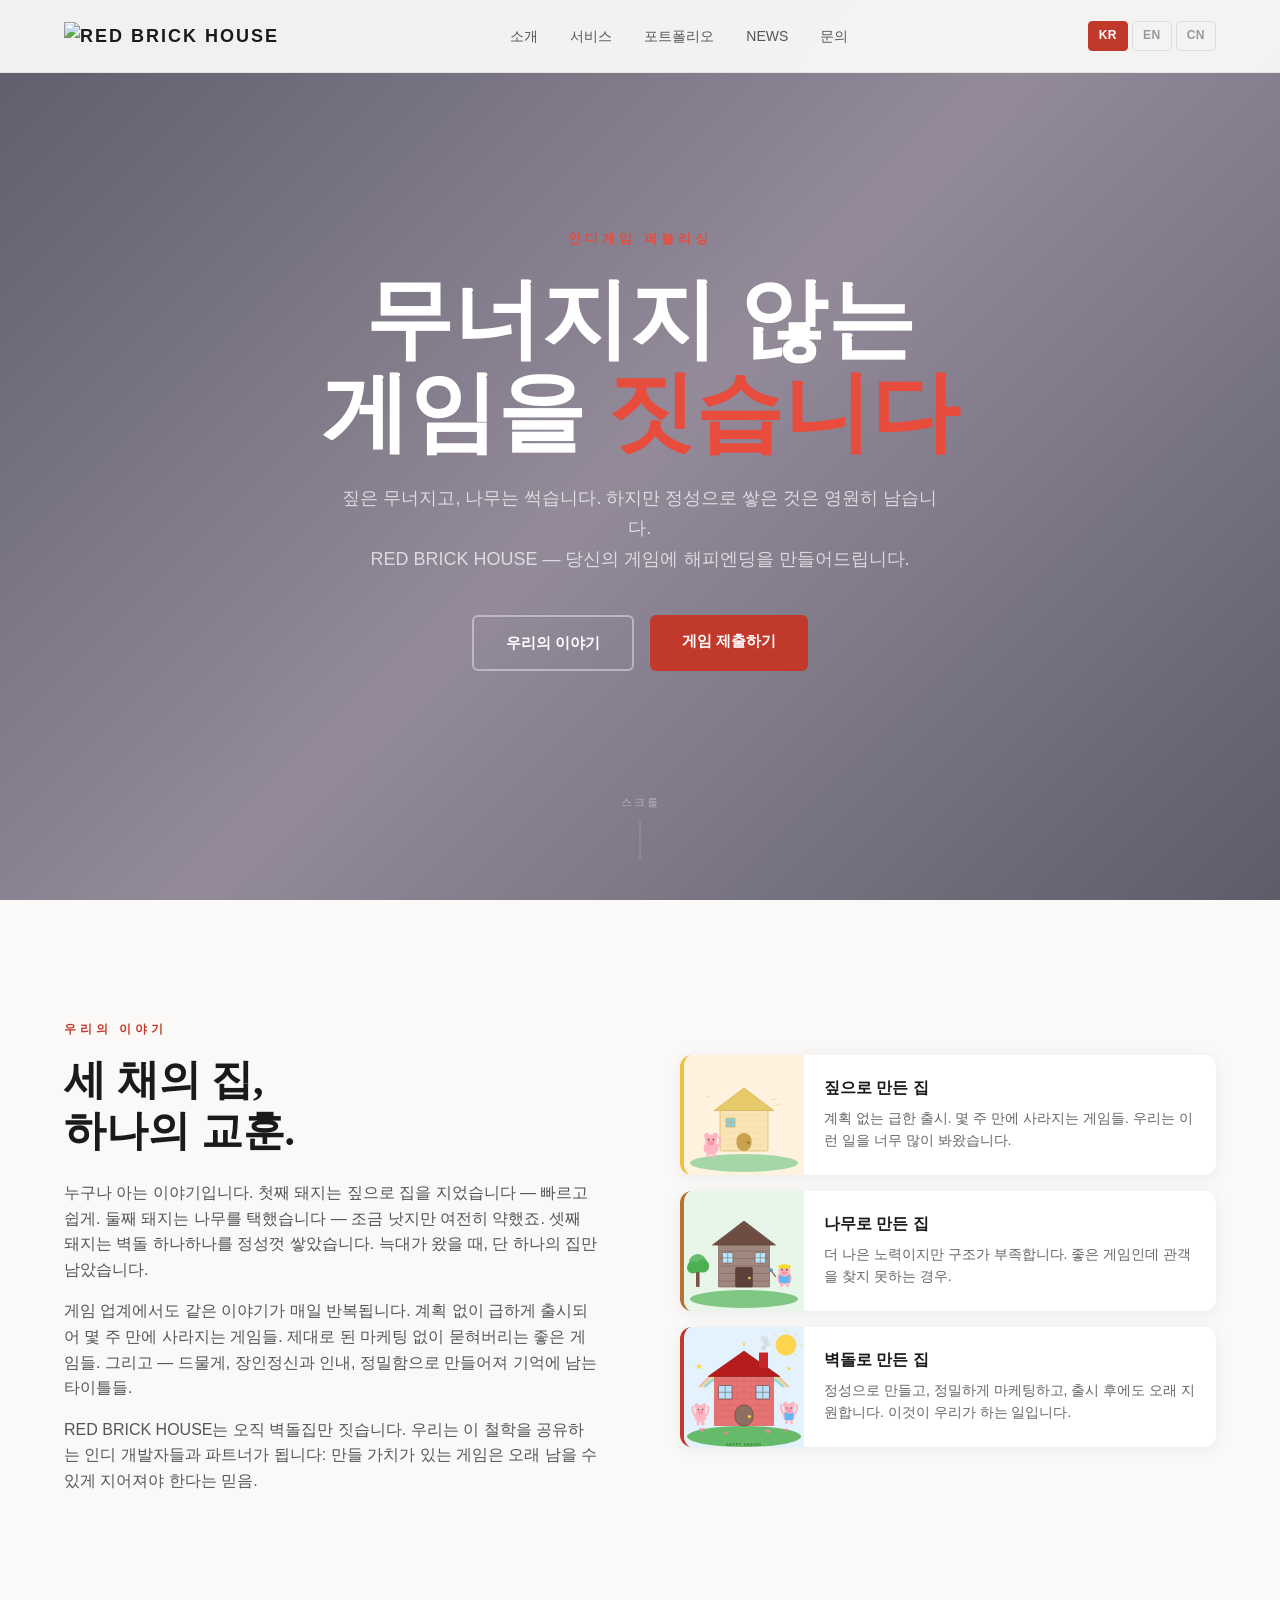
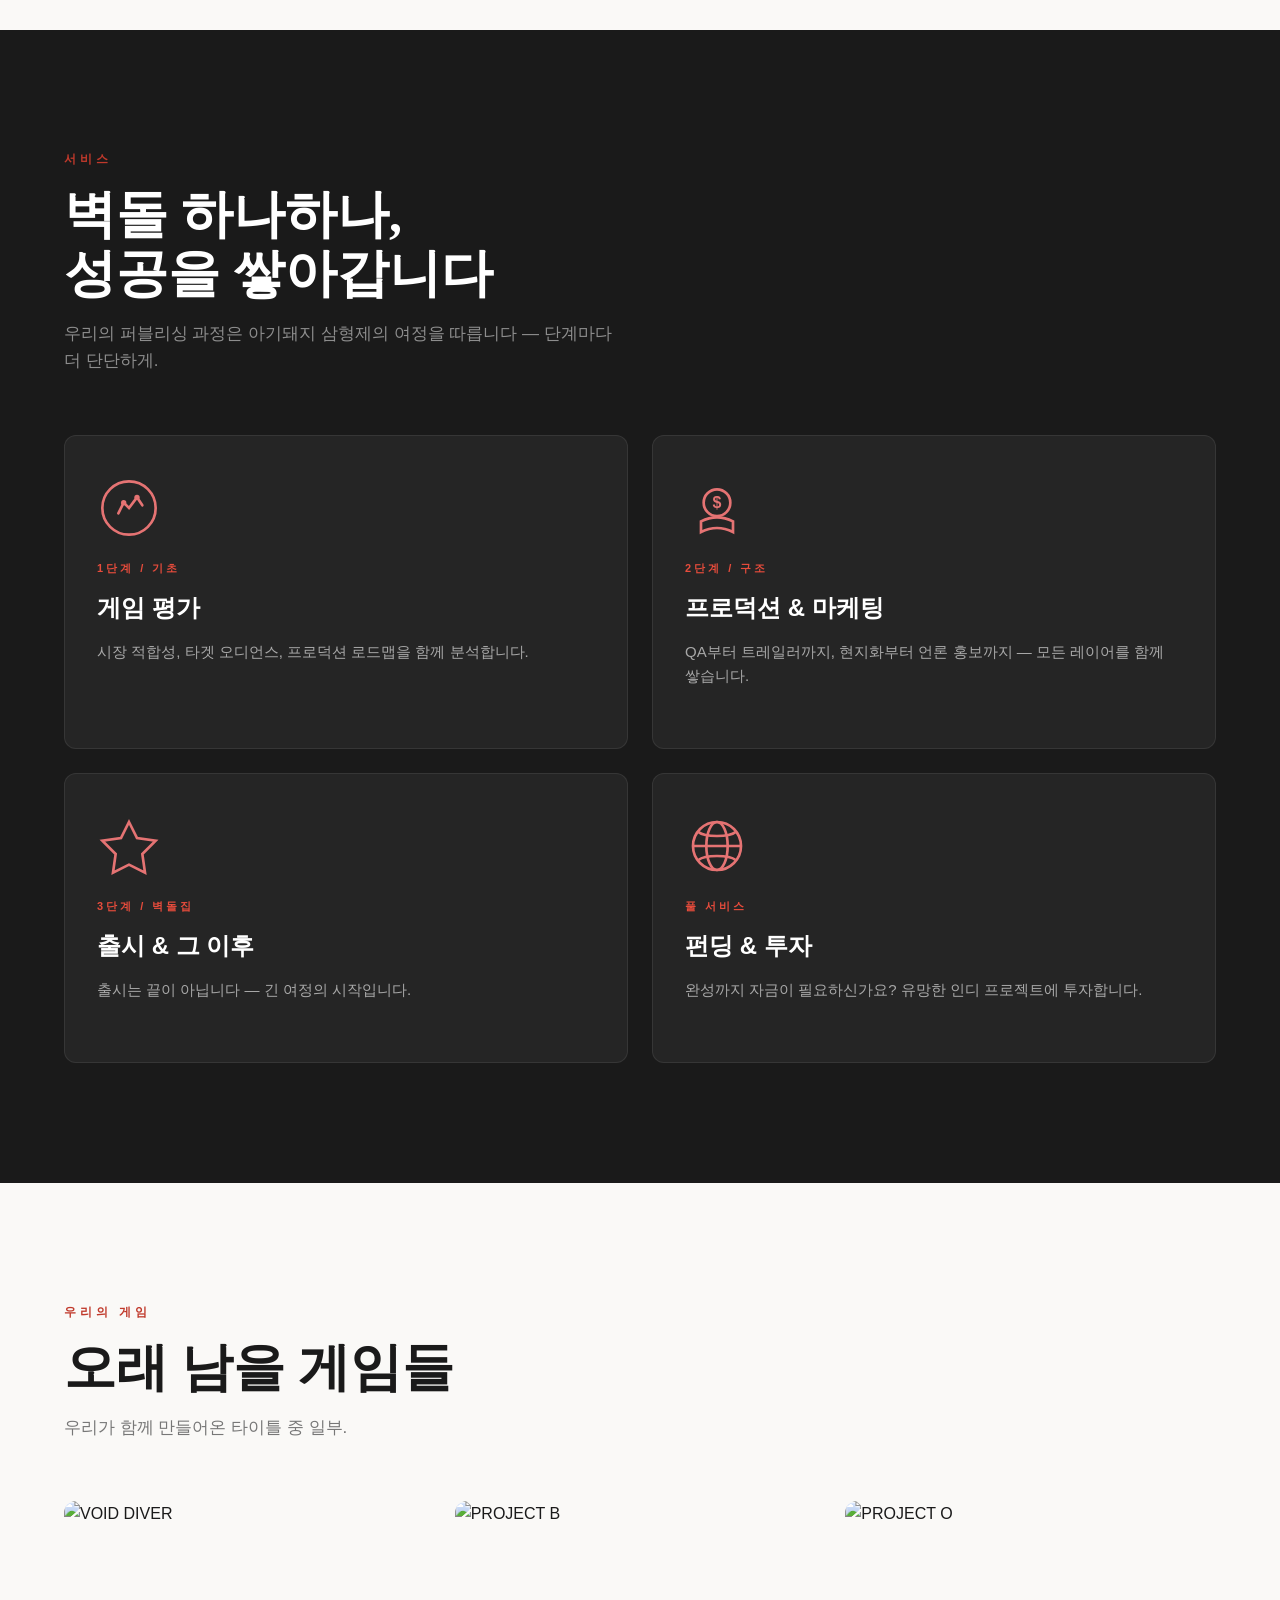
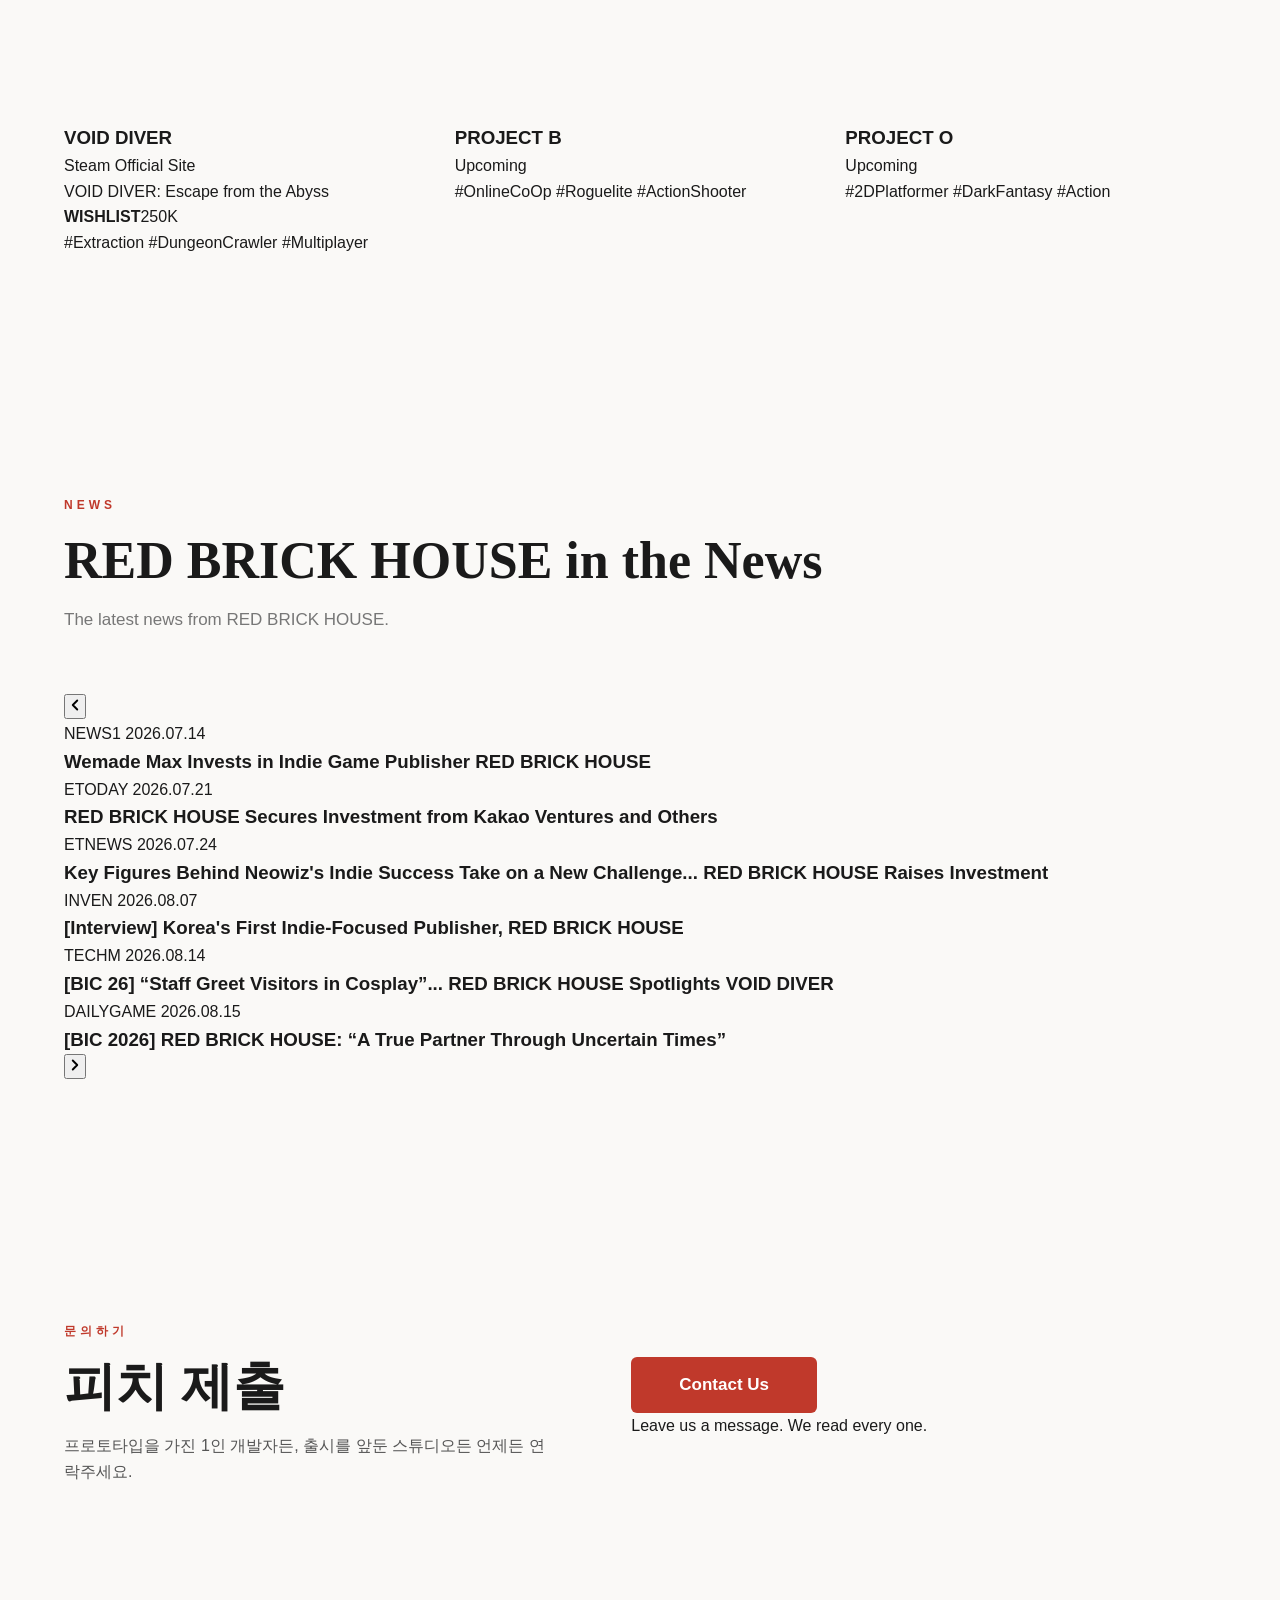
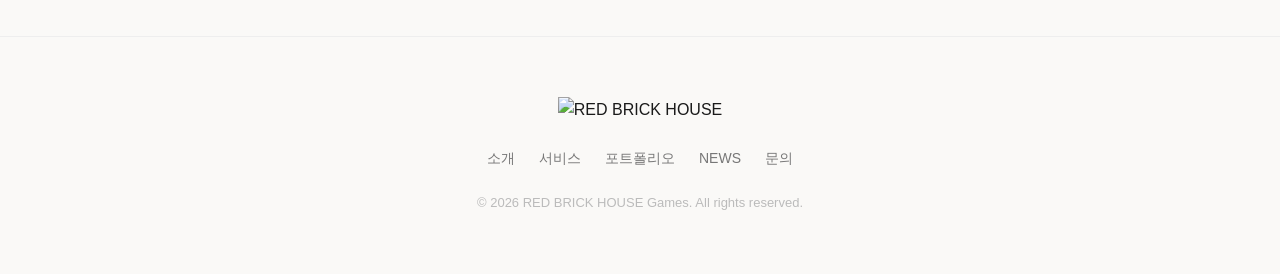
==== en/index.html @ 4c69d13a "Use square CI as search thumbnail and organization logo" ====
<!DOCTYPE html>

<html lang="en">
<head>
<meta charset="utf-8"/>
<meta content="width=device-width, initial-scale=1.0" name="viewport"/>
<title>RED BRICK HOUSE - Indie Game Publishing</title>
<meta content="RED BRICK HOUSE is a global indie game publisher. From business strategy and funding to community, marketing, and worldwide launch, we walk the whole journey with indie developers." name="description"/>
<meta content="index, follow" name="robots"/>
<meta content="oy4Abxqo6z72IqTQCMPjfESM9YXbe232Tj1vQId_Szk" name="google-site-verification"/>
<meta content="cd1418b7615e05a7bf14761e335efaf147d3baf7" name="naver-site-verification"/>
<link href="https://redbrickhouse.gg/en/" rel="canonical"/>
<meta content="#c0392b" name="theme-color"/>
<!-- Open Graph -->
<meta content="RED BRICK HOUSE - Indie Game Publishing" property="og:title"/>
<meta content="RED BRICK HOUSE is a global indie game publisher. From business strategy and funding to community, marketing, and worldwide launch, we walk the whole journey with indie developers." property="og:description"/>
<meta content="https://redbrickhouse.gg/img/og-image.png?v=20260906" property="og:image"/>
<meta content="image/png" property="og:image:type"/>
<meta content="1200" property="og:image:width"/>
<meta content="630" property="og:image:height"/>
<meta content="https://redbrickhouse.gg/en/" property="og:url"/>
<meta content="website" property="og:type"/>
<meta content="RED BRICK HOUSE" property="og:site_name"/>
<meta content="en_US" property="og:locale"/>
<!-- Twitter Card -->
<meta content="summary_large_image" name="twitter:card"/>
<meta content="RED BRICK HOUSE - Indie Game Publishing" name="twitter:title"/>
<meta content="RED BRICK HOUSE is a global indie game publisher. From business strategy and funding to community, marketing, and worldwide launch, we walk the whole journey with indie developers." name="twitter:description"/>
<meta content="https://redbrickhouse.gg/img/og-image.png?v=20260906" name="twitter:image"/>
<link crossorigin="" href="https://cdn.jsdelivr.net" rel="preconnect"/>
<link href="https://cdn.jsdelivr.net/gh/orioncactus/pretendard@v1.3.9/dist/web/variable/pretendardvariable-dynamic-subset.min.css" rel="stylesheet"/>
<link href="/style.css?v=20260902-3" rel="stylesheet"/>
<script>
(function () {
  var m = '/img/hero-bic2026.mp4?v=20260902-5', w = '/img/hero-bic2026.webm?v=20260902-5';
  var probe = document.createElement('video');
  var url = probe.canPlayType('video/mp4; codecs="avc1.640028"') ? m : (probe.canPlayType('video/webm; codecs="vp9"') ? w : m);
  var still = window.matchMedia && window.matchMedia('(prefers-reduced-motion: reduce)').matches;
  var blob = null;
  if (!still && window.fetch && window.URL && URL.createObjectURL) {
    blob = fetch(url, { cache: 'force-cache', priority: 'high' })
      .then(function (r) { if (!r.ok) throw new Error('HTTP ' + r.status); return r.blob(); })
      .then(function (b) { return URL.createObjectURL(b); });
    blob.catch(function () {});
  }
  window.__heroClip = { url: url, blob: blob, still: still };
})();
</script>
<link href="/favicon.ico" rel="icon" sizes="any"/>
<link href="/img/favicon-32.png?v=20260713" rel="icon" sizes="32x32" type="image/png"/>
<link href="/img/favicon-48.png?v=20260713" rel="icon" sizes="48x48" type="image/png"/>
<link href="/img/favicon-96.png?v=20260713" rel="icon" sizes="96x96" type="image/png"/>
<link href="/img/favicon-192.png?v=20260713" rel="icon" sizes="192x192" type="image/png"/>
<link href="/img/favicon-180.png" rel="apple-touch-icon"/>
<link href="https://redbrickhouse.gg/" hreflang="ko" rel="alternate"/>
<link href="https://redbrickhouse.gg/en/" hreflang="en" rel="alternate"/>
<link href="https://redbrickhouse.gg/zh/" hreflang="zh-Hans" rel="alternate"/>
<link href="https://redbrickhouse.gg/" hreflang="x-default" rel="alternate"/>
<script type="application/ld+json">
{
  "@context": "https://schema.org",
  "@type": "Organization",
  "name": "RED BRICK HOUSE",
  "alternateName": "레드브릭하우스",
  "url": "https://redbrickhouse.gg/",
  "logo": "https://redbrickhouse.gg/img/ci-square.png",
  "image": [
    "https://redbrickhouse.gg/img/ci-square.png",
    "https://redbrickhouse.gg/img/og-image.png"
  ],
  "description": "글로벌 인디게임 퍼블리셔. 인디 개발자들의 든든한 동반자입니다.",
  "foundingDate": "2026-05",
  "email": "contact@redbrickhouse.gg",
  "availableLanguage": ["Korean", "English", "Chinese"]
}
</script>
<script type="application/ld+json">
{
  "@context": "https://schema.org",
  "@type": "WebSite",
  "name": "레드브릭하우스",
  "alternateName": ["RED BRICK HOUSE", "redbrickhouse"],
  "url": "https://redbrickhouse.gg/"
}
</script>
</head>
<body>
<!-- Navigation -->
<nav class="nav" id="nav">
<div class="nav-inner">
<a aria-label="RED BRICK HOUSE - Home" class="nav-logo" href="#hero">
<img alt="RED BRICK HOUSE" class="logo-img" src="/img/ci-logo.svg"/>
</a>
<div class="nav-links" id="navLinks">
<a data-i18n="navAbout" href="#about">COMPANY</a>
<a data-i18n="navServices" href="#services">BUSINESS</a>
<a data-i18n="navPortfolio" href="#portfolio">GAMES</a>
<a data-i18n="navNews" href="#news">NEWS</a>
<a data-i18n="navContact" href="#contact">CONTACT</a>
</div>
<div class="lang-switch">
<a class="lang-btn" data-lang="ko" href="/" hreflang="ko">KR</a>
<a class="lang-btn active" data-lang="en" href="/en/" hreflang="en">EN</a>
<a class="lang-btn" data-lang="zh" href="/zh/" hreflang="zh-Hans">CN</a>
</div>
<button aria-label="Menu" class="nav-toggle" id="navToggle">
<span></span><span></span><span></span>
</button>
</div>
</nav>
<!-- Hero -->
<section class="hero hero-video" id="hero">
<div class="hero-bg">
<video aria-hidden="true" class="hero-bg-video" loop="" muted="" playsinline="" poster="/img/hero-bic2026.jpg?v=20260902-5" preload="none" tabindex="-1"></video>
<div class="hero-overlay"></div>
</div>
<div class="hero-content">
<p class="hero-tag" data-i18n="heroTag">GLOBAL INDIE GAME PUBLISHER</p>
<h1 class="hero-title" data-i18n="heroTitle">RED BRICK HOUSE</h1>
<p class="hero-sub" data-i18n="heroSub">RED BRICK HOUSE is more than a publisher.<br/>We are a trusted partner for indie developers.</p>
<div class="hero-actions">
<a class="btn btn-ghost" data-i18n="heroBtn2" href="#about">Our Story</a>
<a class="btn btn-primary" data-i18n="heroBtn1" href="#contact">Contact Us</a>
</div>
</div>
<div class="hero-scroll">
<span data-i18n="heroScroll">Scroll</span>
<div class="scroll-line"></div>
</div>
</section>
<!-- About -->
<section class="section" id="about">
<div class="container">
<div class="section-label" data-i18n="aboutLabel">OUR STORY</div>
<div class="about-grid">
<div class="about-text">
<h2 data-i18n="aboutTitle">Three houses.<br/>One lesson.</h2>
<p data-i18n="aboutP1">You know the story.<br/>The first pig built with straw, quick and cheap.<br/>The second chose wood, a little better but still fragile.<br/>The third pig took the time to lay every brick with intention.<br/>When the wolf came, only one house stood.</p>
<p data-i18n="aboutP2">The game industry tells the same story every day.<br/>The titles we remember share the same foundation: craft, patience, and precision.<br/>That's the foundation we build together.</p>
<p data-i18n="aboutP3">At RED BRICK HOUSE, we only build brick houses.<br/>We partner with indie developers who share our philosophy: that games worth making deserve to be built to last.</p>
</div>
<div class="about-visual">
<div class="story-cards">
<div class="story-card straw">
<div class="card-img-wrap">
<img alt="Straw House" class="card-img" src="/img/pig-straw.svg"/>
</div>
<div class="card-body">
<h3 data-i18n="straw">The Straw House</h3>
<p data-i18n="strawDesc">The first pig's house.<br/>The quickest to build, and the first to fall.</p>
</div>
</div>
<div class="story-card wood">
<div class="card-img-wrap">
<img alt="Wood House" class="card-img" src="/img/pig-wood.svg"/>
</div>
<div class="card-body">
<h3 data-i18n="wood">The Wood House</h3>
<p data-i18n="woodDesc">The second pig's house.<br/>Sturdier than straw, but not enough to stop the wolf.</p>
</div>
</div>
<div class="story-card brick">
<div class="card-img-wrap">
<img alt="Brick House" class="card-img" src="/img/pig-brick.svg"/>
</div>
<div class="card-body">
<h3 data-i18n="brick">The Brick House</h3>
<p data-i18n="brickDesc">The third pig's house.<br/>It took time and care, and it was the one that lasted to the end.<br/>This is the house we build.</p>
</div>
</div>
</div>
</div>
</div>
</div>
</section>
<!-- Services -->
<section class="section section-dark" id="services">
<div class="container">
<div class="section-label" data-i18n="svcLabel">HOW WE WORK TOGETHER</div>
<h2 class="section-title" data-i18n="svcTitle">Brick by Brick,<br/>We Build Your Success</h2>
<p class="section-sub" data-i18n="svcSub">Our publishing process follows the three little pigs' journey.<br/>Each phase is stronger than the last.</p>
<div class="services-grid">
<div class="service-card phase-1">
<div class="svc-icon-wrap"><svg class="svc-svg" viewbox="0 0 48 48"><circle cx="24" cy="24" fill="none" r="20" stroke="#E57373" stroke-width="2"></circle><path d="M16,28 L20,20 L24,24 L30,16 L34,22" fill="none" stroke="#E57373" stroke-linecap="round" stroke-width="2"></path><circle cx="20" cy="20" fill="#E57373" r="2"></circle><circle cx="30" cy="16" fill="#E57373" r="2"></circle></svg></div>
<div class="phase-tag" data-i18n="phase1Tag">SERVICE 01</div>
<h3 data-i18n="phase1Title">Commercialization Support</h3>
<p data-i18n="phase1Desc">We help indie teams shape a vision at their own pace, with milestone-driven action plan consulting, and stand with them at the turning point from developer to entrepreneur.</p>
</div>
<div class="service-card phase-2">
<div class="svc-icon-wrap"><svg class="svc-svg" viewbox="0 0 48 48"><circle cx="24" cy="20" fill="none" r="10" stroke="#E57373" stroke-width="2"></circle><text fill="#E57373" font-size="12" font-weight="bold" text-anchor="middle" x="24" y="24">$</text><path d="M12,34 Q24,28 36,34 L36,42 Q24,36 12,42 Z" fill="none" stroke="#E57373" stroke-width="2"></path></svg></div>
<div class="phase-tag" data-i18n="phase2Tag">SERVICE 02</div>
<h3 data-i18n="phase2Title">Financial Consulting &amp; Funding</h3>
<p data-i18n="phase2Desc">We build a healthy funding plan together, matching you with the right investors (VC) and supporting practical financing solutions to secure real capital.</p>
</div>
<div class="service-card phase-3">
<div class="svc-icon-wrap"><svg class="svc-svg" viewbox="0 0 48 48"><path d="M24,6 L30,18 L44,20 L34,30 L36,44 L24,38 L12,44 L14,30 L4,20 L18,18 Z" fill="none" stroke="#E57373" stroke-width="2"></path></svg></div>
<div class="phase-tag" data-i18n="phase3Tag">SERVICE 03</div>
<h3 data-i18n="phase3Title">Community Building &amp; Marketing</h3>
<p data-i18n="phase3Desc">From opening a Discord to growing Steam wishlists, we support marketing and branding online and offline to build a solid core fanbase together.</p>
</div>
<div class="service-card phase-full">
<div class="svc-icon-wrap"><svg class="svc-svg" viewbox="0 0 48 48"><circle cx="24" cy="24" fill="none" r="18" stroke="#E57373" stroke-width="2"></circle><ellipse cx="24" cy="24" fill="none" rx="8" ry="18" stroke="#E57373" stroke-width="2"></ellipse><line stroke="#E57373" stroke-width="2" x1="6" x2="42" y1="24" y2="24"></line><path d="M10,13.5 C15,17.5 33,17.5 38,13.5 M10,34.5 C15,30.5 33,30.5 38,34.5" fill="none" stroke="#E57373" stroke-width="2"></path></svg></div>
<div class="phase-tag" data-i18n="phase4Tag">SERVICE 04</div>
<h3 data-i18n="phase4Title">Global Publishing Know-how</h3>
<p data-i18n="phase4Desc">We provide structured guidance on proven launch processes and regional operations across Steam, PlayStation, Nintendo Switch, and other global platforms.</p>
</div>
</div>
</div>
</section>
<!-- Portfolio -->
<section class="section" id="portfolio">
<div class="container">
<div class="section-label" data-i18n="portLabel">RED BRICK HOUSE GAMES</div>
<h2 class="section-title" data-i18n="portTitle">Games Built to Last</h2>
<p class="section-sub" data-i18n="portSub">The titles we're building together.</p>
<div class="portfolio-grid">
<div class="portfolio-item featured">
<div class="portfolio-thumb">
<a href="https://store.steampowered.com/app/3438920/" rel="noopener" target="_blank">
<img alt="VOID DIVER" class="port-img" src="/img/void-diver.jpg"/>
</a>
</div>
<div class="pcard-body">
<div class="pcard-head">
<h3 data-i18n="portVdName">VOID DIVER</h3>
<div class="portfolio-links">
<a href="https://store.steampowered.com/app/3438920/" rel="noopener" target="_blank">Steam</a>
<a data-i18n="portVdSite" href="https://voiddiver.net/" rel="noopener" target="_blank">Official Site</a>
</div>
</div>
<p class="pcard-sub">VOID DIVER: Escape from the Abyss</p>
<ul class="pcard-stats">
<li><strong>WISHLIST</strong>250K</li>
</ul>
<p class="pcard-tags">#Extraction #DungeonCrawler #Multiplayer</p>
</div>
</div>
<div class="portfolio-item pcard">
<div class="portfolio-thumb">
<img alt="PROJECT B" class="port-img" src="/img/project-b.png"/>
</div>
<div class="pcard-body">
<h3>PROJECT B</h3>
<p class="pcard-status" data-i18n="portUpcoming">Upcoming</p>
<p class="pcard-tags">#OnlineCoOp #Roguelite #ActionShooter</p>
</div>
</div>
<div class="portfolio-item pcard">
<div class="portfolio-thumb">
<img alt="PROJECT O" class="port-img" src="/img/project-o.png"/>
</div>
<div class="pcard-body">
<h3>PROJECT O</h3>
<p class="pcard-status" data-i18n="portUpcoming">Upcoming</p>
<p class="pcard-tags">#2DPlatformer #DarkFantasy #Action</p>
</div>
</div>
</div>
</div>
</section>
<!-- News -->
<section class="section" id="news">
<div class="container">
<div class="section-label" data-i18n="newsLabel">NEWS</div>
<h2 class="section-title" data-i18n="newsTitle">RED BRICK HOUSE in the News</h2>
<p class="section-sub" data-i18n="newsSub">The latest news from RED BRICK HOUSE.</p>
<div class="news-carousel">
<button aria-label="Previous news" class="news-nav news-prev" type="button">
<svg aria-hidden="true" fill="none" height="18" stroke="currentColor" stroke-linecap="round" stroke-linejoin="round" stroke-width="2.5" viewbox="0 0 24 24" width="18"><polyline points="15 18 9 12 15 6"></polyline></svg>
</button>
<div class="news-grid">
<div class="news-track">
<a class="news-card" href="https://www.news1.kr/it-science/general-it/6227176" rel="noopener" target="_blank">
<div class="news-thumb"><img alt="" class="news-img" loading="lazy" src="/img/news-news1.jpg"/></div>
<div class="news-meta">
<span class="news-press" data-i18n="newsA1Press">NEWS1</span>
<time class="news-date" datetime="2026-07-14">2026.07.14</time>
</div>
<h3 class="news-headline" data-i18n="newsA1Title">Wemade Max Invests in Indie Game Publisher RED BRICK HOUSE</h3>
</a>
<a class="news-card" href="https://www.etoday.co.kr/news/view/2605454" rel="noopener" target="_blank">
<div class="news-thumb"><img alt="" class="news-img" loading="lazy" src="/img/news-etoday.jpg"/></div>
<div class="news-meta">
<span class="news-press" data-i18n="newsA2Press">ETODAY</span>
<time class="news-date" datetime="2026-07-21">2026.07.21</time>
</div>
<h3 class="news-headline" data-i18n="newsA2Title">RED BRICK HOUSE Secures Investment from Kakao Ventures and Others</h3>
</a>
<a class="news-card" href="https://www.etnews.com/20260724000244" rel="noopener" target="_blank">
<div class="news-thumb"><img alt="" class="news-img" loading="lazy" src="/img/news-etnews.jpg"/></div>
<div class="news-meta">
<span class="news-press" data-i18n="newsA3Press">ETNEWS</span>
<time class="news-date" datetime="2026-07-24">2026.07.24</time>
</div>
<h3 class="news-headline" data-i18n="newsA3Title">Key Figures Behind Neowiz's Indie Success Take on a New Challenge... RED BRICK HOUSE Raises Investment</h3>
</a>
<a class="news-card" href="https://m.sports.naver.com/esports/article/442/0000195202" rel="noopener" target="_blank">
<div class="news-thumb"><img alt="" class="news-img" loading="lazy" src="/img/news-inven2.jpg"/></div>
<div class="news-meta">
<span class="news-press" data-i18n="newsA4Press">INVEN</span>
<time class="news-date" datetime="2026-08-07">2026.08.07</time>
</div>
<h3 class="news-headline" data-i18n="newsA4Title">[Interview] Korea's First Indie-Focused Publisher, RED BRICK HOUSE</h3>
</a>
<a class="news-card" href="https://www.techm.kr/news/articleView.html?idxno=154350" rel="noopener" target="_blank">
<div class="news-thumb"><img alt="" class="news-img" loading="lazy" src="/img/news-techm.jpg"/></div>
<div class="news-meta">
<span class="news-press" data-i18n="newsA5Press">TECHM</span>
<time class="news-date" datetime="2026-08-14">2026.08.14</time>
</div>
<h3 class="news-headline" data-i18n="newsA5Title">[BIC 26] “Staff Greet Visitors in Cosplay”... RED BRICK HOUSE Spotlights VOID DIVER</h3>
</a>
<a class="news-card" href="https://www.dailygame.co.kr/view.php?ud=2026081514530034021ad998911_26" rel="noopener" target="_blank">
<div class="news-thumb"><img alt="" class="news-img" loading="lazy" src="/img/news-dailygame.jpg"/></div>
<div class="news-meta">
<span class="news-press" data-i18n="newsA6Press">DAILYGAME</span>
<time class="news-date" datetime="2026-08-15">2026.08.15</time>
</div>
<h3 class="news-headline" data-i18n="newsA6Title">[BIC 2026] RED BRICK HOUSE: “A True Partner Through Uncertain Times”</h3>
</a>
</div>
</div>
<button aria-label="Next news" class="news-nav news-next" type="button">
<svg aria-hidden="true" fill="none" height="18" stroke="currentColor" stroke-linecap="round" stroke-linejoin="round" stroke-width="2.5" viewbox="0 0 24 24" width="18"><polyline points="9 18 15 12 9 6"></polyline></svg>
</button>
</div>
</div>
</section>
<!-- Contact -->
<section class="section" id="contact">
<div class="container">
<div class="section-label" data-i18n="contactLabel">GET IN TOUCH</div>
<div class="contact-grid">
<div class="contact-info">
<h2 class="section-title" data-i18n="contactTitle">Tell Us Your Story</h2>
<p data-i18n="contactDesc">Whether you're a solo developer with a prototype or a studio ready to launch, we want to hear from you.</p>
</div>
<div class="contact-action">
<button class="btn btn-primary btn-large" data-i18n="contactBtn" id="contactOpen" type="button">Contact Us</button>
<p class="contact-note" data-i18n="contactNote">Leave us a message. We read every one.</p>
</div>
</div>
</div>
</section>
<!-- Footer -->
<footer class="footer">
<div class="container">
<div class="footer-inner">
<div class="footer-brand">
<img alt="RED BRICK HOUSE" class="logo-img logo-img-footer" src="/img/ci-logo.svg"/>
</div>
<div class="footer-links">
<a data-i18n="navAbout" href="#about">COMPANY</a>
<a data-i18n="navServices" href="#services">BUSINESS</a>
<a data-i18n="navPortfolio" href="#portfolio">GAMES</a>
<a data-i18n="navNews" href="#news">NEWS</a>
<a data-i18n="navContact" href="#contact">CONTACT</a>
</div>
<div class="footer-copy" data-i18n="footerCopy">© 2026 RED BRICK HOUSE. All rights reserved.</div>
</div>
</div>
</footer>
<!-- Contact Modal -->
<div class="modal-overlay" hidden="" id="contactModal">
<div aria-labelledby="contactModalTitle" aria-modal="true" class="modal" role="dialog">
<button aria-label="Close" class="modal-close" id="contactClose" type="button">×</button>
<h3 data-i18n="modalTitle" id="contactModalTitle">Get in Touch</h3>
<form id="inquiryForm" novalidate="">
<div class="modal-row">
<div class="modal-group">
<label data-i18n="modalName" for="inqName">Name</label>
<input id="inqName" name="이름 (Name)" required="" type="text"/>
</div>
<div class="modal-group">
<label data-i18n="modalContact" for="inqContact">Email</label>
<input id="inqContact" name="이메일 (Email)" required="" type="email"/>
</div>
</div>
<div class="modal-row">
<div class="modal-group">
<label data-i18n="modalCompany" for="inqCompany">Company / Team (optional)</label>
<input id="inqCompany" name="회사 (Company)" type="text"/>
</div>
<div class="modal-group">
<label data-i18n="modalSource" for="inqSource">How did you hear about us?</label>
<select id="inqSource" name="알게 된 경로 (Source)">
<option data-i18n="modalSourceOpt0" value="">Select one</option>
<option data-i18n="modalSourceOpt1" value="referral">Referral</option>
<option data-i18n="modalSourceOpt2" value="search">Search</option>
<option data-i18n="modalSourceOpt3" value="sns">Social media &amp; communities</option>
<option data-i18n="modalSourceOpt4" value="event">Event or conference</option>
<option data-i18n="modalSourceOpt5" value="etc">Other</option>
</select>
</div>
</div>
<div class="modal-group">
<label data-i18n="modalMsg" for="inqMsg">Proposal</label>
<textarea id="inqMsg" name="제안사항 (Proposal)" required="" rows="5"></textarea>
</div>
<input aria-hidden="true" autocomplete="off" class="hp-field" name="_honey" tabindex="-1" type="text"/>
<button class="btn btn-primary" data-i18n="modalSend" id="inquirySend" type="submit">Send</button>
<p class="modal-status" hidden="" id="inquiryStatus"></p>
</form>
</div>
</div>
<script src="/i18n.js?v=20260902-6"></script>
<script src="/script.js?v=20260902-6"></script>
</body>
</html>
---- style.css ----
/* === RESET & BASE === */
*, *::before, *::after { margin: 0; padding: 0; box-sizing: border-box; }
html { scroll-behavior: smooth; scroll-padding-top: 80px; }
body {
  font-family: 'Inter', -apple-system, sans-serif;
  color: #1a1a1a;
  background: #faf9f7;
  line-height: 1.6;
  -webkit-font-smoothing: antialiased;
}
a { text-decoration: none; color: inherit; }
ul { list-style: none; }
img { max-width: 100%; display: block; }
.container { max-width: 1200px; margin: 0 auto; padding: 0 24px; }

/* === NAV === */
.nav {
  position: fixed; top: 0; left: 0; right: 0; z-index: 1000;
  background: rgba(250, 249, 247, 0.95);
  backdrop-filter: blur(20px);
  border-bottom: 1px solid rgba(0,0,0,0.06);
  transition: all 0.3s;
}
.nav.scrolled { box-shadow: 0 2px 20px rgba(0,0,0,0.08); }
.nav-inner {
  max-width: 1200px; margin: 0 auto; padding: 0 24px;
  display: flex; align-items: center; justify-content: space-between;
  height: 72px;
}
.nav-logo { display: flex; align-items: center; gap: 10px; font-weight: 800; font-size: 18px; letter-spacing: 2px; }
.logo-svg { flex-shrink: 0; }
.nav-links { display: flex; align-items: center; gap: 32px; }
.nav-links a { font-size: 14px; font-weight: 500; color: #555; transition: color 0.2s; }
.nav-links a:hover { color: #1a1a1a; }
.nav-cta {
  background: #c0392b; color: #fff !important; padding: 10px 24px;
  border-radius: 6px; font-weight: 600; transition: background 0.2s;
}
.nav-cta:hover { background: #a93226; }

/* Language Switch */
.lang-switch { display: flex; gap: 4px; margin-left: 8px; }
.lang-btn {
  background: none; border: 1px solid #ddd; border-radius: 4px;
  padding: 4px 10px; font-size: 12px; font-weight: 600; font-family: inherit;
  color: #999; cursor: pointer; transition: all 0.2s; letter-spacing: 0.5px;
}
.lang-btn:hover { color: #1a1a1a; border-color: #999; }
.lang-btn.active { background: #c0392b; color: #fff; border-color: #c0392b; }

.nav-toggle { display: none; background: none; border: none; cursor: pointer; padding: 8px; }
.nav-toggle span { display: block; width: 24px; height: 2px; background: #1a1a1a; margin: 5px 0; transition: 0.3s; }

/* === BUTTONS === */
.btn {
  display: inline-block; padding: 14px 32px; border-radius: 6px;
  font-size: 15px; font-weight: 600; transition: all 0.2s; cursor: pointer;
  border: none; font-family: inherit;
}
.btn-primary { background: #c0392b; color: #fff; }
.btn-primary:hover { background: #a93226; transform: translateY(-1px); }
.btn-ghost { border: 2px solid rgba(255,255,255,0.4); color: #fff; }
.btn-ghost:hover { border-color: #fff; background: rgba(255,255,255,0.1); }
.btn-large { padding: 18px 48px; font-size: 17px; }

/* === HERO === */
.hero {
  position: relative; min-height: 100vh; display: flex; align-items: center;
  justify-content: center; text-align: center; color: #fff; overflow: hidden;
}
.hero-bg { position: absolute; inset: 0; }
.hero-bg-img {
  width: 100%; height: 100%; object-fit: cover;
}
.hero-overlay {
  position: absolute; inset: 0;
  background: linear-gradient(135deg, rgba(26,26,46,0.7) 0%, rgba(45,27,61,0.5) 50%, rgba(26,26,46,0.7) 100%);
}
.hero-content { position: relative; z-index: 2; max-width: 800px; padding: 0 24px; }
.hero-tag {
  font-size: 13px; letter-spacing: 4px; font-weight: 600;
  color: #e74c3c; margin-bottom: 24px;
}
.hero-title {
  font-family: 'Playfair Display', serif; font-size: clamp(48px, 8vw, 88px);
  font-weight: 900; line-height: 1.05; margin-bottom: 24px;
}
.highlight { color: #e74c3c; }
.hero-sub { font-size: 18px; line-height: 1.7; color: rgba(255,255,255,0.7); margin-bottom: 40px; max-width: 600px; margin-left: auto; margin-right: auto; }
.hero-actions { display: flex; gap: 16px; justify-content: center; flex-wrap: wrap; }
.hero-scroll {
  position: absolute; bottom: 40px; left: 50%; transform: translateX(-50%);
  display: flex; flex-direction: column; align-items: center; gap: 8px;
  color: rgba(255,255,255,0.4); font-size: 11px; letter-spacing: 2px; z-index: 2;
}
.scroll-line { width: 1px; height: 40px; background: rgba(255,255,255,0.2); animation: scrollPulse 2s infinite; }
@keyframes scrollPulse {
  0%, 100% { opacity: 0.2; } 50% { opacity: 0.8; }
}

/* === SECTIONS === */
.section { padding: 120px 0; position: relative; }
.section-dark { background: #1a1a1a; color: #fff; }
.section-bg-img {
  position: absolute; inset: 0; width: 100%; height: 100%; object-fit: cover;
}
.section-overlay {
  position: absolute; inset: 0;
  background: rgba(15,10,8,0.92);
}
.section-label {
  font-size: 12px; letter-spacing: 4px; font-weight: 600;
  color: #c0392b; margin-bottom: 16px;
}
.section-title {
  font-family: 'Playfair Display', serif; font-size: clamp(32px, 5vw, 52px);
  font-weight: 800; line-height: 1.15; margin-bottom: 16px;
}
.section-sub { font-size: 17px; color: #777; max-width: 560px; margin-bottom: 60px; }
.section-dark .section-sub { color: rgba(255,255,255,0.5); }

/* === ABOUT === */
.about-grid { display: grid; grid-template-columns: 1fr 1fr; gap: 80px; align-items: start; }
.about-text h2 {
  font-family: 'Playfair Display', serif; font-size: 42px;
  font-weight: 800; line-height: 1.2; margin-bottom: 24px;
}
.about-text p { color: #555; margin-bottom: 16px; font-size: 16px; }
.about-stats { display: flex; gap: 40px; margin-top: 40px; padding-top: 32px; border-top: 1px solid #eee; }
.stat-num { display: block; font-size: 36px; font-weight: 800; color: #c0392b; }
.stat-label { font-size: 13px; color: #999; letter-spacing: 1px; }

.story-cards { display: flex; flex-direction: column; gap: 16px; }
.story-card {
  display: flex; border-radius: 12px; overflow: hidden;
  background: #fff; box-shadow: 0 2px 16px rgba(0,0,0,0.06);
  transition: transform 0.3s;
}
.story-card:hover { transform: translateY(-4px); }
.card-img-wrap { width: 120px; min-height: 120px; flex-shrink: 0; }
.card-img { width: 100%; height: 100%; object-fit: cover; }
.card-body { padding: 20px; flex: 1; }
.story-card.straw { border-left: 4px solid #f0c040; }
.story-card.wood { border-left: 4px solid #b87333; }
.story-card.brick { border-left: 4px solid #c0392b; }
.story-card h3 { font-size: 16px; font-weight: 700; margin-bottom: 6px; }
.story-card p { font-size: 14px; color: #666; }

/* === SERVICES === */
.services-grid { display: grid; grid-template-columns: repeat(2, 1fr); gap: 24px; }
.service-card {
  padding: 40px 32px; border-radius: 12px; background: rgba(255,255,255,0.05);
  border: 1px solid rgba(255,255,255,0.08); transition: all 0.3s; overflow: hidden;
}
.service-card:hover { background: rgba(255,255,255,0.08); transform: translateY(-4px); }
.svc-icon-wrap { width: 64px; height: 64px; margin-bottom: 20px; }
.svc-svg { width: 100%; height: 100%; }
.phase-tag { font-size: 11px; letter-spacing: 3px; color: #e74c3c; margin-bottom: 12px; font-weight: 600; }
.service-card h3 { font-size: 24px; font-weight: 700; margin-bottom: 12px; }
.service-card > p { color: rgba(255,255,255,0.6); font-size: 15px; margin-bottom: 20px; }
.service-card ul { display: flex; flex-direction: column; gap: 8px; }
.service-card li {
  font-size: 14px; color: rgba(255,255,255,0.5); padding-left: 16px;
  position: relative;
}
.service-card li::before {
  content: ''; position: absolute; left: 0; top: 8px;
  width: 6px; height: 6px; background: #c0392b; border-radius: 50%;
}

/* === PORTFOLIO === */
.portfolio-grid { display: grid; grid-template-columns: repeat(3, 1fr); gap: 20px; }
.portfolio-item.large { grid-column: span 2; }
.portfolio-thumb {
  position: relative; border-radius: 12px; overflow: hidden;
  padding-bottom: 60%; cursor: pointer;
}
.portfolio-item.large .portfolio-thumb { padding-bottom: 40%; }
.port-img {
  position: absolute; inset: 0; width: 100%; height: 100%; object-fit: cover;
  transition: transform 0.5s;
}
.portfolio-thumb:hover .port-img { transform: scale(1.05); }
.portfolio-overlay {
  position: absolute; inset: 0; padding: 32px;
  display: flex; flex-direction: column; justify-content: flex-end;
  background: linear-gradient(to top, rgba(0,0,0,0.8) 0%, rgba(0,0,0,0.2) 50%, transparent 100%);
  color: #fff; opacity: 0; transition: opacity 0.3s;
}
.portfolio-thumb:hover .portfolio-overlay { opacity: 1; }
.portfolio-genre {
  font-size: 11px; letter-spacing: 2px; font-weight: 600;
  background: rgba(255,255,255,0.2); padding: 4px 12px; border-radius: 20px;
  width: fit-content; margin-bottom: 8px; backdrop-filter: blur(4px);
}
.portfolio-overlay h3 { font-size: 22px; font-weight: 700; }
.portfolio-overlay p { font-size: 14px; color: rgba(255,255,255,0.7); }

/* === TEAM === */
.team-grid { display: grid; grid-template-columns: repeat(4, 1fr); gap: 24px; }
.team-card {
  text-align: center; padding: 0; border-radius: 12px;
  background: rgba(255,255,255,0.04); border: 1px solid rgba(255,255,255,0.06);
  overflow: hidden; transition: transform 0.3s;
}
.team-card:hover { transform: translateY(-4px); }
.team-avatar {
  width: 100%; height: 160px; display: flex; align-items: center; justify-content: center;
}
.team-avatar svg { width: 80px; height: 80px; }
.team-card h3 { font-size: 18px; font-weight: 700; margin-top: 16px; margin-bottom: 4px; padding: 0 16px; }
.team-role { font-size: 13px; color: #e74c3c; font-weight: 500; margin-bottom: 12px; padding: 0 16px; }
.team-bio { font-size: 14px; color: rgba(255,255,255,0.5); line-height: 1.6; padding: 0 16px 24px; }

/* === CTA === */
.section-cta {
  background: linear-gradient(135deg, #c0392b, #e74c3c);
  color: #fff; text-align: center;
}
.section-cta h2 {
  font-family: 'Playfair Display', serif; font-size: clamp(32px, 5vw, 48px);
  font-weight: 800; margin-bottom: 16px;
}
.section-cta p { font-size: 17px; color: rgba(255,255,255,0.85); margin-bottom: 32px; }
.section-cta .btn-primary { background: #fff; color: #c0392b; }
.section-cta .btn-primary:hover { background: #f5f5f5; }

/* === CONTACT === */
.contact-grid { display: grid; grid-template-columns: 1fr 1.2fr; gap: 80px; }
.contact-info p { color: #555; font-size: 16px; margin-bottom: 32px; }
.contact-details { display: flex; flex-direction: column; gap: 20px; margin-bottom: 32px; }
.contact-item strong { display: block; font-size: 12px; letter-spacing: 2px; color: #999; margin-bottom: 4px; }
.contact-item span { font-size: 16px; }
.social-links { display: flex; gap: 16px; }
.social-links a {
  font-size: 14px; font-weight: 500; color: #c0392b;
  padding: 8px 16px; border: 1px solid #e0d5d3; border-radius: 6px;
  transition: all 0.2s;
}
.social-links a:hover { background: #c0392b; color: #fff; border-color: #c0392b; }

.contact-form { display: flex; flex-direction: column; gap: 20px; }
.form-row { display: grid; grid-template-columns: 1fr 1fr; gap: 20px; }
.form-group { display: flex; flex-direction: column; gap: 6px; }
.form-group label { font-size: 13px; font-weight: 600; color: #333; }
.form-group input, .form-group select, .form-group textarea {
  padding: 12px 16px; border: 1px solid #ddd; border-radius: 8px;
  font-size: 15px; font-family: inherit; background: #fff;
  transition: border-color 0.2s;
}
.form-group input:focus, .form-group select:focus, .form-group textarea:focus {
  outline: none; border-color: #c0392b;
}
.form-group textarea { resize: vertical; }

/* === FOOTER === */
.footer { padding: 60px 0; border-top: 1px solid #eee; }
.footer-inner { display: flex; flex-direction: column; align-items: center; gap: 24px; text-align: center; }
.footer-brand { display: flex; flex-direction: column; align-items: center; gap: 8px; }
.footer-brand .logo-text { font-size: 16px; }
.footer-brand p { font-size: 14px; color: #999; }
.footer-links { display: flex; gap: 24px; flex-wrap: wrap; justify-content: center; }
.footer-links a { font-size: 14px; color: #777; transition: color 0.2s; }
.footer-links a:hover { color: #c0392b; }
.footer-copy { font-size: 13px; color: #bbb; }

/* === ANIMATIONS === */
.fade-in {
  opacity: 0; transform: translateY(30px);
  transition: opacity 0.6s ease, transform 0.6s ease;
}
.fade-in.visible { opacity: 1; transform: translateY(0); }

/* === RESPONSIVE === */
@media (max-width: 1024px) {
  .about-grid { grid-template-columns: 1fr; gap: 48px; }
  .services-grid { grid-template-columns: 1fr; }
  .team-grid { grid-template-columns: repeat(2, 1fr); }
  .contact-grid { grid-template-columns: 1fr; gap: 48px; }
}
@media (max-width: 768px) {
  /* Nav mobile */
  .nav-inner { height: 60px; }
  .nav-links {
    display: none; position: fixed; top: 60px; left: 0; right: 0; bottom: 0;
    background: rgba(250,249,247,0.98); flex-direction: column;
    padding: 32px 24px; gap: 8px; border-top: 1px solid #eee;
    overflow-y: auto; z-index: 999;
  }
  .nav-links.open { display: flex; }
  .nav-links a {
    font-size: 18px; padding: 14px 0; border-bottom: 1px solid #f0f0f0;
  }
  .nav-links .nav-cta {
    margin-top: 16px; text-align: center; padding: 16px 24px;
    border-bottom: none;
  }
  .nav-toggle { display: block; order: 3; }
  .nav-toggle.active span:nth-child(1) { transform: rotate(45deg) translate(5px, 5px); }
  .nav-toggle.active span:nth-child(2) { opacity: 0; }
  .nav-toggle.active span:nth-child(3) { transform: rotate(-45deg) translate(5px, -5px); }
  .lang-switch { order: 2; margin-left: auto; margin-right: 8px; gap: 2px; }
  .lang-btn { padding: 5px 8px; font-size: 11px; min-width: 30px; }
  .nav-logo { font-size: 13px; gap: 6px; letter-spacing: 0.5px; max-width: 50%; }
  .nav-logo .logo-text { white-space: nowrap; overflow: hidden; text-overflow: ellipsis; }
  .logo-svg { width: 30px; height: 20px; flex-shrink: 0; }

  /* Hero mobile */
  .hero { min-height: 100svh; }
  .hero-title { font-size: 36px; }
  .hero-sub { font-size: 15px; margin-bottom: 32px; }
  .hero-tag { font-size: 11px; letter-spacing: 3px; }
  .hero-actions { flex-direction: column; align-items: center; gap: 12px; }
  .hero-actions .btn { width: 100%; max-width: 280px; text-align: center; }
  .hero-bg-img { object-position: 65% center; }
  .hero-scroll { bottom: 24px; }

  /* Sections mobile */
  .section { padding: 64px 0; }
  .section-title { font-size: 28px; margin-bottom: 12px; }
  .section-sub { font-size: 15px; margin-bottom: 40px; }
  .section-label { font-size: 11px; letter-spacing: 3px; margin-bottom: 12px; }

  /* About mobile */
  .about-text h2 { font-size: 30px; }
  .about-text p { font-size: 15px; }
  .about-stats { flex-direction: row; gap: 20px; justify-content: space-between; }
  .stat-num { font-size: 28px; }
  .stat-label { font-size: 11px; }
  .story-card { flex-direction: column; }
  .card-img-wrap { width: 100%; height: 180px; min-height: auto; }
  .card-body { padding: 16px; }

  /* Services mobile */
  .services-grid { gap: 16px; }
  .service-card { padding: 28px 20px; }
  .service-card h3 { font-size: 20px; }

  /* Portfolio mobile */
  .portfolio-grid { grid-template-columns: 1fr; gap: 16px; }
  .portfolio-item.large { grid-column: span 1; }
  .portfolio-thumb, .portfolio-item.large .portfolio-thumb { padding-bottom: 65%; }
  .portfolio-overlay { opacity: 1; background: linear-gradient(to top, rgba(0,0,0,0.75) 0%, rgba(0,0,0,0.1) 60%, transparent 100%); }
  .portfolio-overlay h3 { font-size: 18px; }
  .portfolio-overlay { padding: 20px; }

  /* Team mobile */
  .team-grid { grid-template-columns: repeat(2, 1fr); gap: 12px; }
  .team-avatar { height: 120px; }
  .team-card h3 { font-size: 15px; margin-top: 12px; }
  .team-role { font-size: 12px; }
  .team-bio { font-size: 13px; padding: 0 12px 16px; }

  /* CTA mobile */
  .section-cta h2 { font-size: 26px; }
  .section-cta p { font-size: 15px; }
  .btn-large { padding: 16px 36px; font-size: 15px; }

  /* Contact mobile */
  .form-row { grid-template-columns: 1fr; }
  .contact-info p { font-size: 15px; }
  .social-links { flex-wrap: wrap; gap: 8px; }
  .social-links a { padding: 10px 14px; font-size: 13px; }
  .form-group input, .form-group select, .form-group textarea {
    padding: 14px 16px; font-size: 16px; /* prevents iOS zoom */
  }
  .contact-form .btn { width: 100%; padding: 16px; text-align: center; }

  /* Footer mobile */
  .footer { padding: 40px 0; }
  .footer-links { gap: 16px; }
  .footer-links a { font-size: 13px; }
}

/* Small phones */
@media (max-width: 380px) {
  .container { padding: 0 16px; }
  .hero-title { font-size: 30px; }
  .hero-sub { font-size: 14px; }
  .about-text h2 { font-size: 26px; }
  .section-title { font-size: 24px; }
  .about-stats { flex-direction: column; gap: 16px; }
  .team-grid { grid-template-columns: 1fr; }
  .nav-logo { font-size: 12px; gap: 5px; letter-spacing: 0.5px; }
  .logo-svg { width: 28px; height: 18px; }
  .lang-btn { padding: 4px 7px; font-size: 10px; }
}

/* === HERO TAGLINE === */
.hero-tagline {
  font-family: 'Playfair Display', serif;
  font-style: italic;
  font-size: 18px;
  color: rgba(255,255,255,0.85);
  margin: -16px 0 32px;
  letter-spacing: 0.5px;
}

/* === HERO BRICK-HOUSE ANIMATION === */
.brick-build {
  position: absolute; right: 40px; bottom: 96px;
  width: 220px; height: 176px; z-index: 2;
  pointer-events: none;
}
.brick-build-svg { width: 100%; height: 100%; overflow: visible; }

/* Ground shadow */
.brick-build .ground-shadow {
  fill: rgba(0,0,0,0.25);
  opacity: 0;
  animation: shadow-appear 0.4s ease-out 0s forwards;
}

/* Bricks */
.brick-build .brick {
  fill: #c0392b; stroke: #faf0ed; stroke-width: 0.7;
  opacity: 0;
  transform-box: fill-box; transform-origin: center;
  animation: brick-drop 0.5s cubic-bezier(.35,1.7,.45,1) var(--d, 0s) forwards;
}

/* Features that appear (fade + scale in) */
.brick-build .feature {
  opacity: 0;
  transform-box: fill-box; transform-origin: center;
  animation: feature-appear 0.4s ease-out var(--d, 0s) forwards;
}
.brick-build .brick-roof {
  fill: #8b2a20; stroke: #5a1810; stroke-width: 1.2; stroke-linejoin: round;
}
.brick-build .brick-chimney {
  fill: #8b2a20; stroke: #5a1810; stroke-width: 0.8;
}

/* Windows: warm lamp light */
.brick-build .window {
  fill: #ffd966; stroke: #5a1810; stroke-width: 1.2;
}
.brick-build .window-mullion {
  stroke: #5a1810; stroke-width: 1; opacity: 0;
  animation: feature-appear 0.4s ease-out var(--d, 0s) forwards;
}

/* Door */
.brick-build .door {
  fill: #5d3a2a; stroke: #3c241a; stroke-width: 1.2;
}
.brick-build .door-knob {
  fill: #ffd966; opacity: 0;
  animation: feature-appear 0.4s ease-out var(--d, 0s) forwards;
}

/* Chimney smoke */
.brick-build .smoke circle {
  fill: rgba(255,255,255,0.55);
  opacity: 0;
  transform-box: fill-box; transform-origin: center;
  animation: smoke-rise 3s ease-out var(--d, 0s) infinite;
}

@keyframes brick-drop {
  0%   { opacity: 0; transform: translateY(-46px) rotate(-3deg); }
  55%  { opacity: 1; transform: translateY(5px) rotate(0.5deg); }
  80%  { transform: translateY(-2px); }
  100% { opacity: 1; transform: translateY(0); }
}
@keyframes feature-appear {
  0%   { opacity: 0; transform: scale(0.6); }
  60%  { opacity: 1; transform: scale(1.06); }
  100% { opacity: 1; transform: scale(1); }
}
@keyframes shadow-appear {
  0%   { opacity: 0; }
  100% { opacity: 1; }
}
@keyframes smoke-rise {
  0%   { opacity: 0; transform: translateY(4px) scale(0.5); }
  25%  { opacity: 0.7; }
  100% { opacity: 0; transform: translateY(-34px) scale(1.6); }
}
@media (prefers-reduced-motion: reduce) {
  .brick-build .brick,
  .brick-build .feature,
  .brick-build .window-mullion,
  .brick-build .door-knob,
  .brick-build .ground-shadow,
  .brick-build .smoke circle {
    animation: none; opacity: 1; transform: none;
  }
}

/* === CRITERIA (compact chips) === */
.section-criteria { background: #faf9f7; }
.criteria-chips {
  display: grid; grid-template-columns: repeat(4, 1fr); gap: 20px;
  margin-top: 24px;
}
.crit-chip {
  background: #fff; border: 1px solid #ebe4e2; border-radius: 12px;
  padding: 28px 24px;
  border-top: 3px solid #c0392b;
  transition: transform 0.25s ease, box-shadow 0.25s ease;
}
.crit-chip:hover {
  transform: translateY(-4px); box-shadow: 0 10px 24px rgba(192,57,43,0.1);
}
.crit-tag {
  display: block; font-size: 11px; letter-spacing: 3px;
  color: #c0392b; font-weight: 700; margin-bottom: 10px;
}
.crit-chip p {
  font-size: 15px; color: #333; line-height: 1.5; font-weight: 500;
}

/* === CONTACT FORM SAMPLE NOTE === */
.form-sample-note {
  font-size: 12px; color: #999; text-align: center;
  margin-top: 12px; font-style: italic;
}

/* === RESPONSIVE for revised sections === */
@media (max-width: 1024px) {
  .criteria-chips { grid-template-columns: repeat(2, 1fr); }
  .brick-build { right: 24px; bottom: 96px; width: 180px; height: 144px; }
}
@media (max-width: 768px) {
  .hero-tagline { font-size: 15px; margin: -8px 0 24px; }
  .criteria-chips { grid-template-columns: 1fr; gap: 14px; }
  .crit-chip { padding: 22px 20px; }
  .brick-build {
    left: auto; right: 12px; transform: none;
    bottom: 48px; width: 110px; height: 88px;
    opacity: 0.45;
  }
}
@media (max-width: 480px) {
  .nav-links { gap: 0; }
  .brick-build {
    right: 8px; bottom: 44px; width: 90px; height: 72px;
    opacity: 0.35;
  }
}

/* Touch-friendly: ensure tap targets are at least 44px */
@media (pointer: coarse) {
  .nav-links a { min-height: 44px; display: flex; align-items: center; }
  .lang-btn { min-height: 36px; min-width: 36px; }
  .social-links a { min-height: 44px; display: flex; align-items: center; }
  .btn { min-height: 48px; }
}
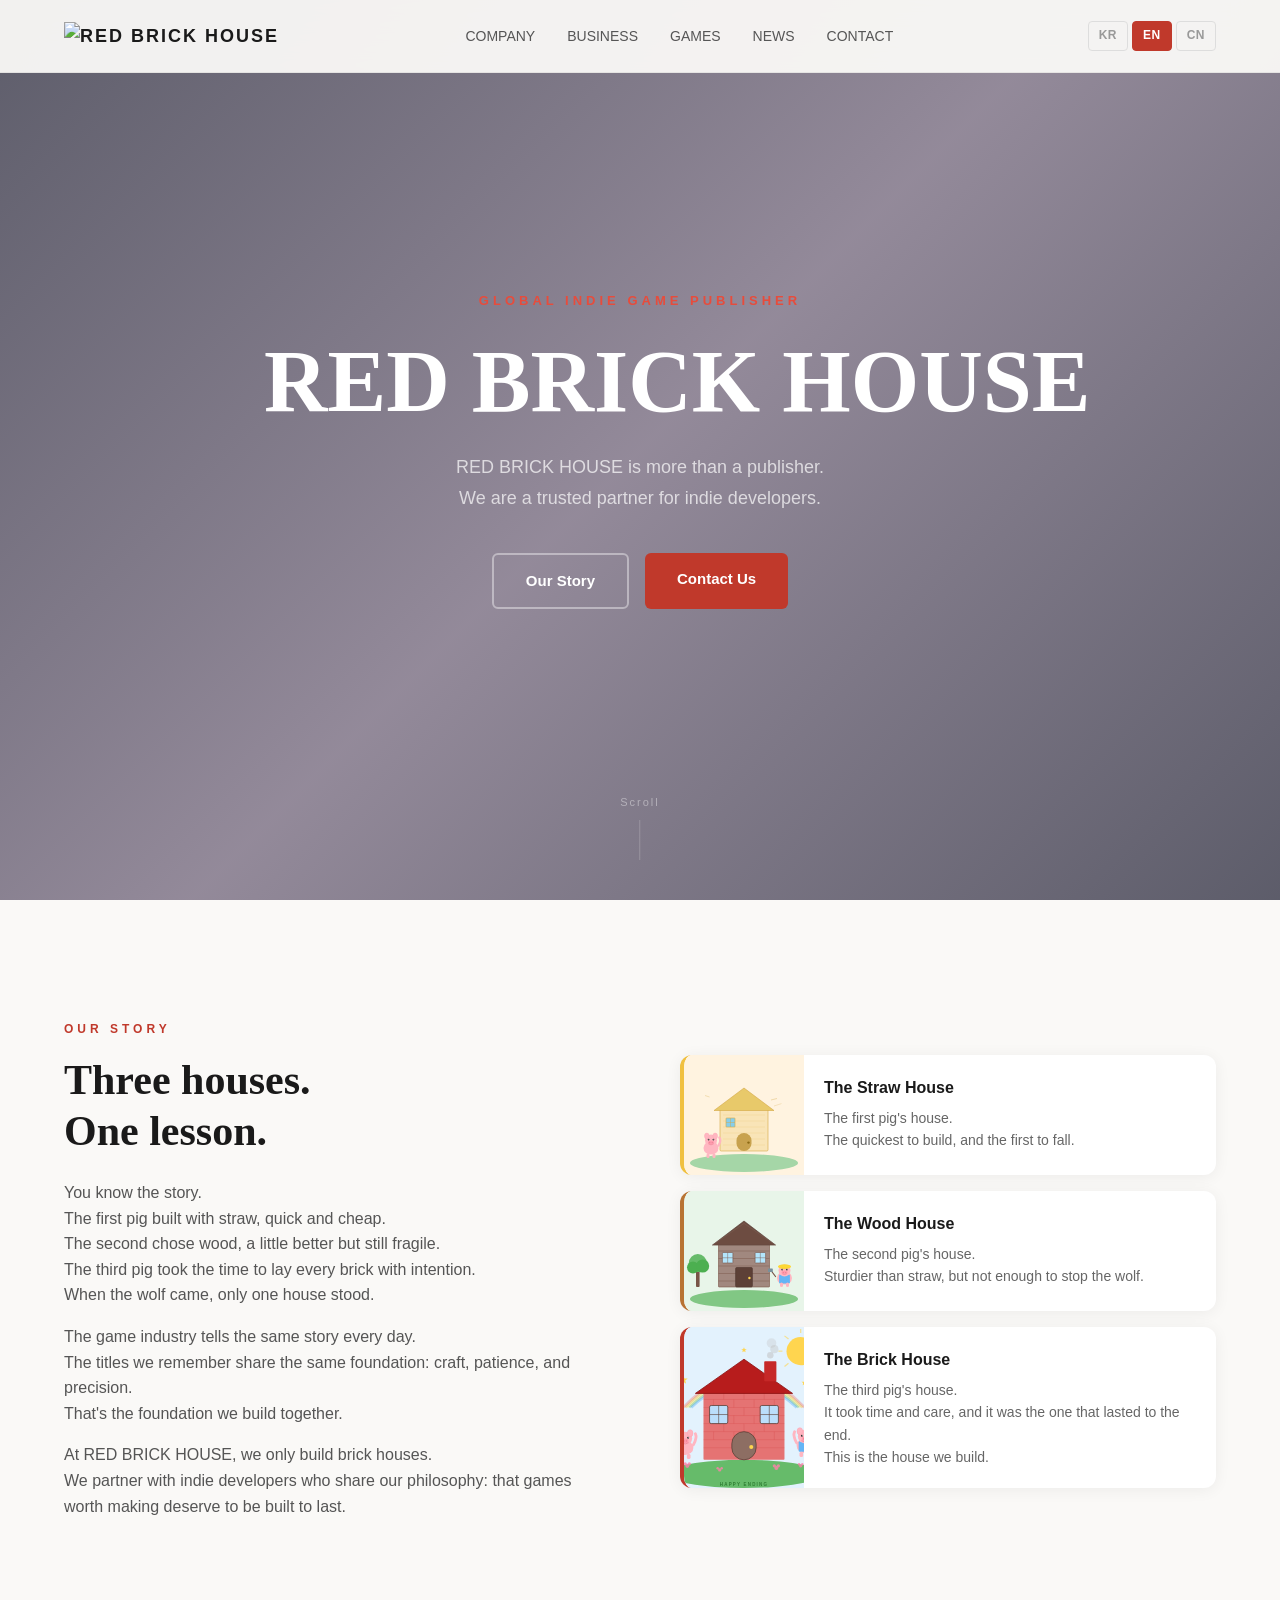
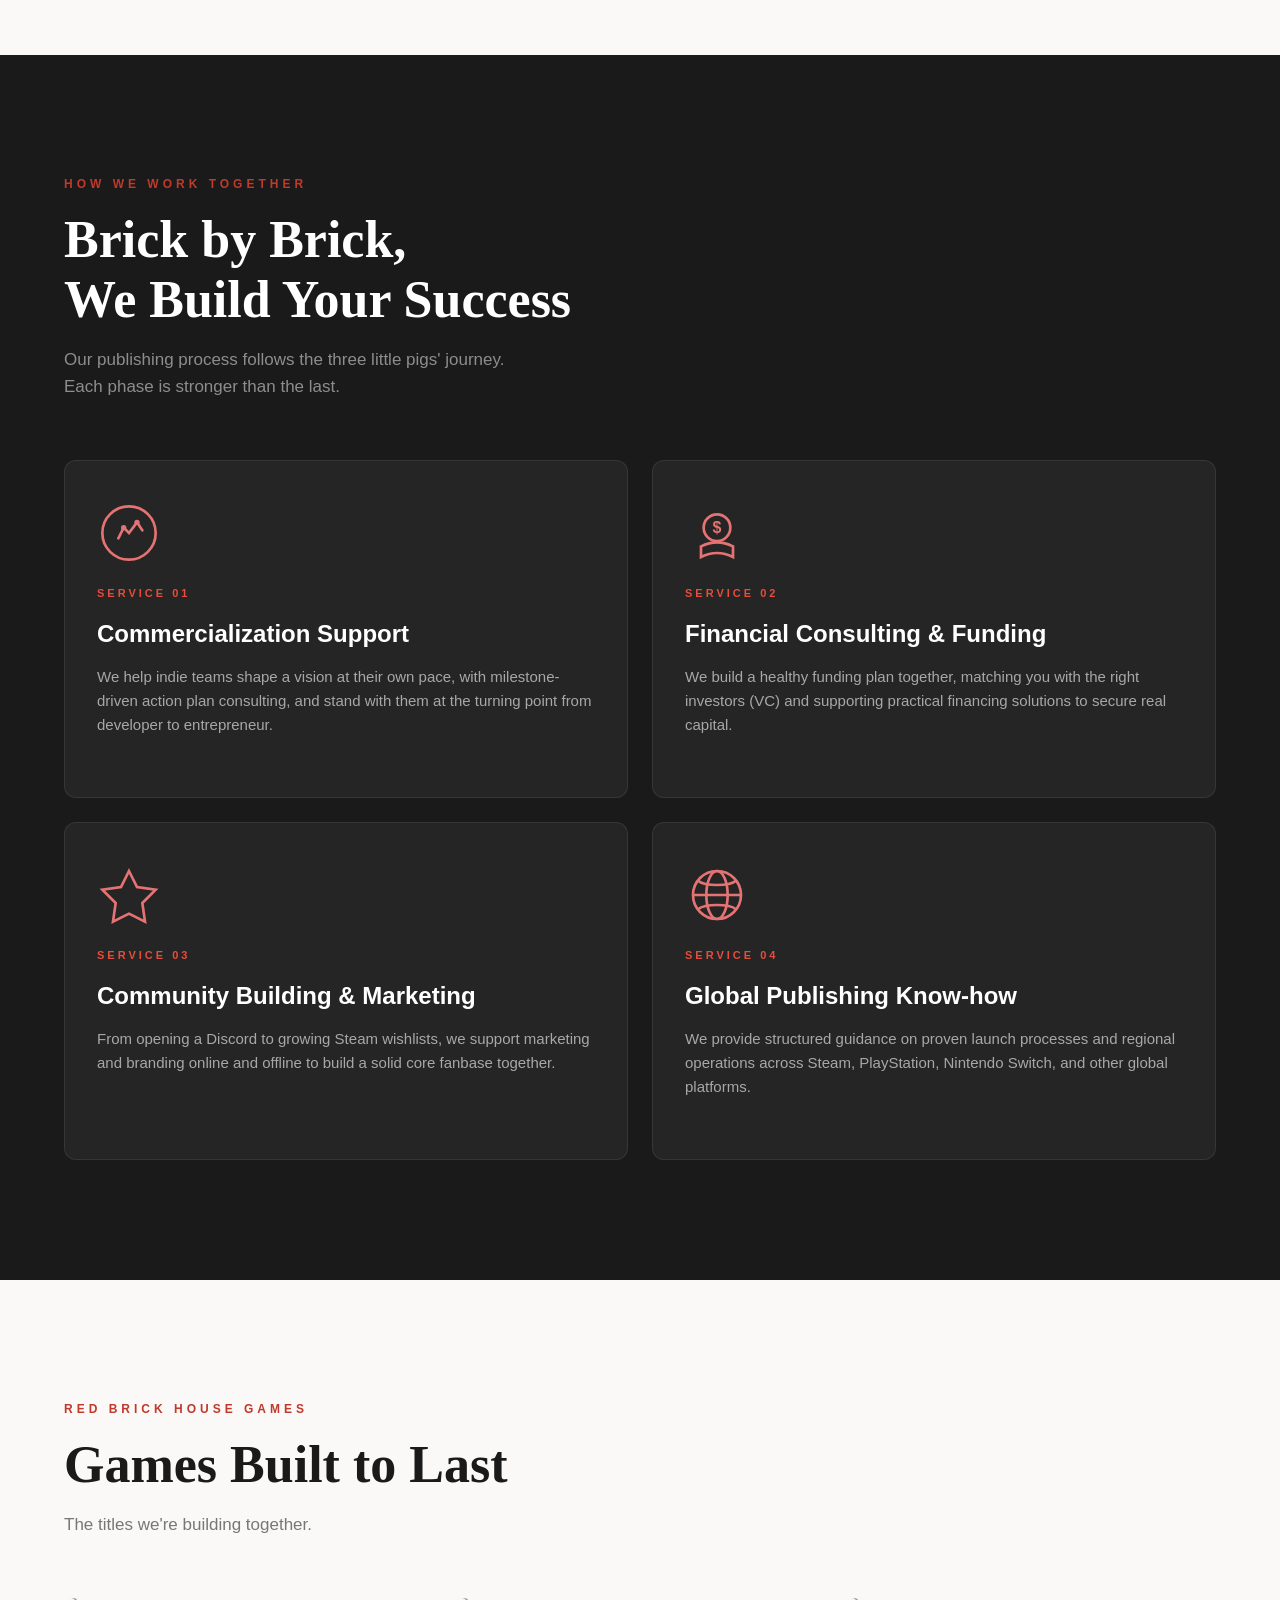
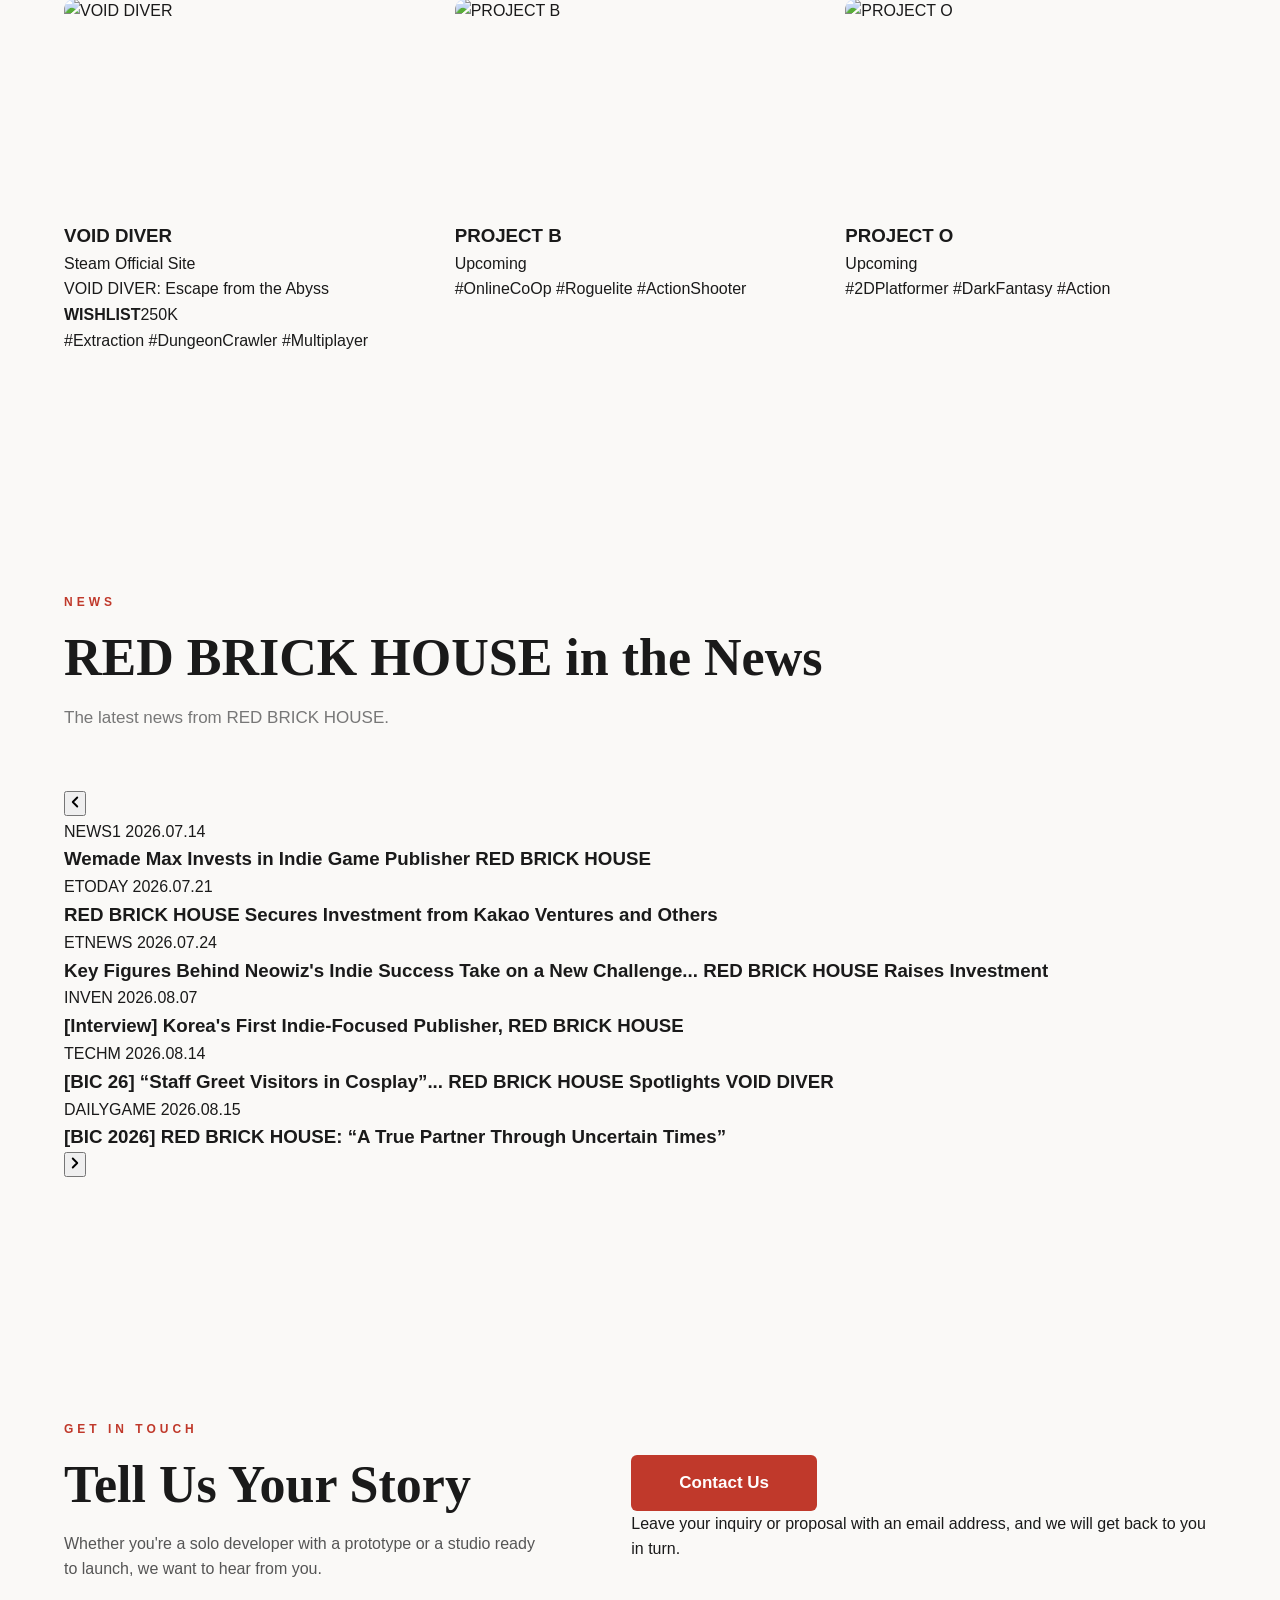
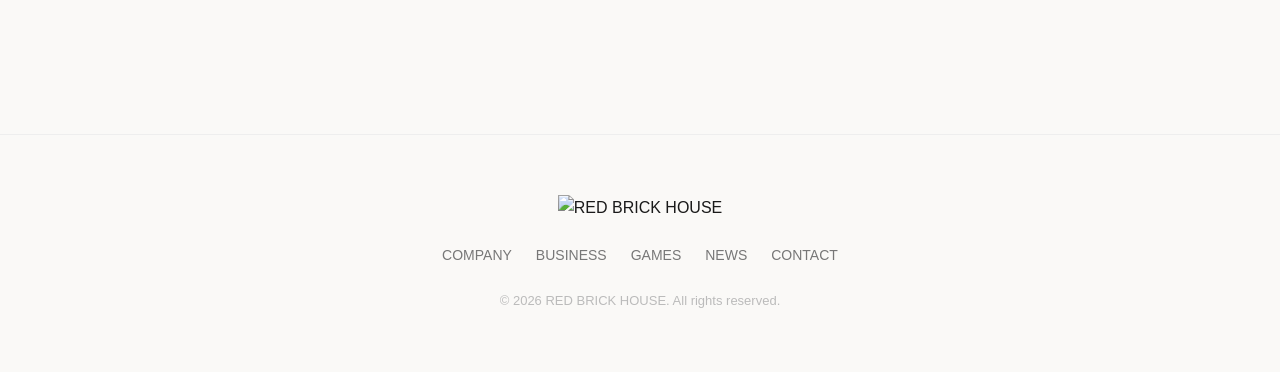
==== commit e380aa2e: "Update contact section note" ====
--- a/en/index.html
+++ b/en/index.html
@@ -337,7 +337,7 @@
 </div>
 <div class="contact-action">
 <button class="btn btn-primary btn-large" data-i18n="contactBtn" id="contactOpen" type="button">Contact Us</button>
-<p class="contact-note" data-i18n="contactNote">Leave us a message. We read every one.</p>
+<p class="contact-note" data-i18n="contactNote">Leave your inquiry or proposal with an email address, and we will get back to you in turn.</p>
 </div>
 </div>
 </div>
@@ -403,7 +403,7 @@
 </form>
 </div>
 </div>
-<script src="/i18n.js?v=20260902-6"></script>
+<script src="/i18n.js?v=20260906-2"></script>
 <script src="/script.js?v=20260902-6"></script>
 </body>
 </html>
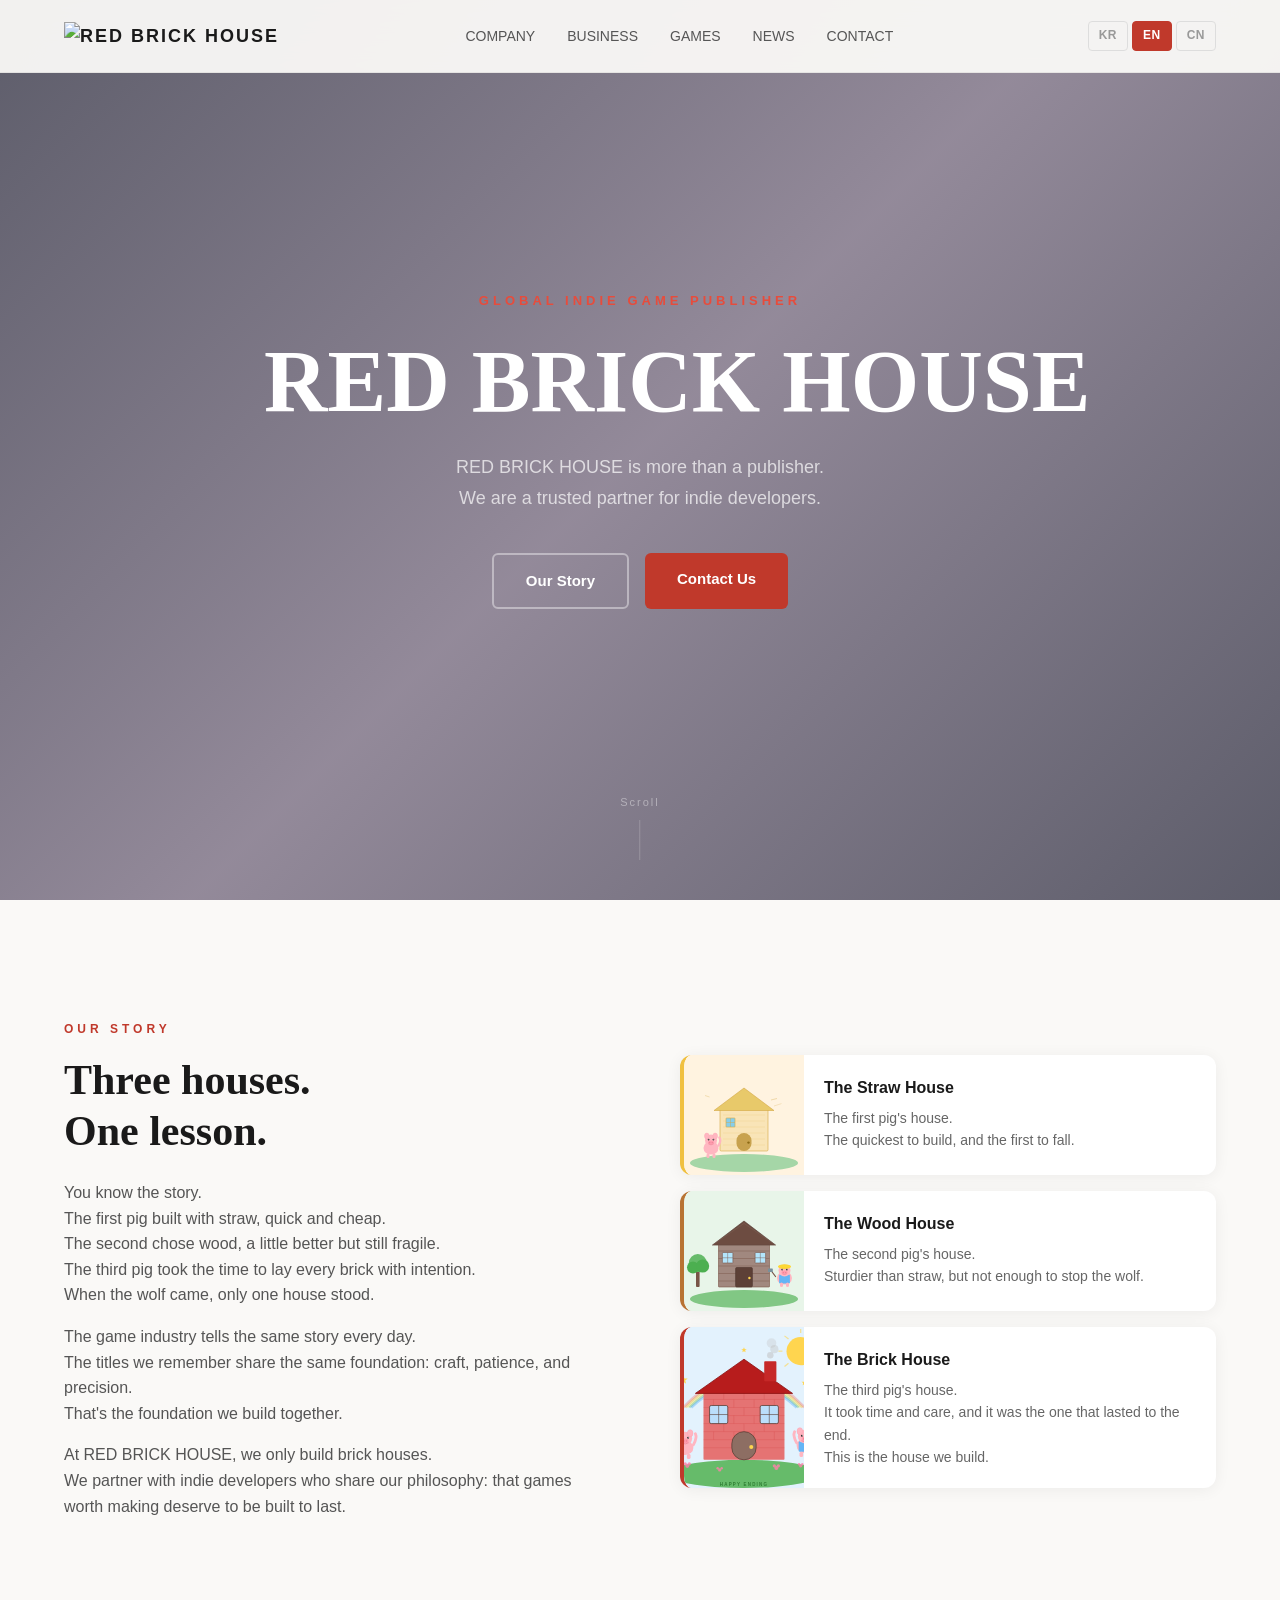
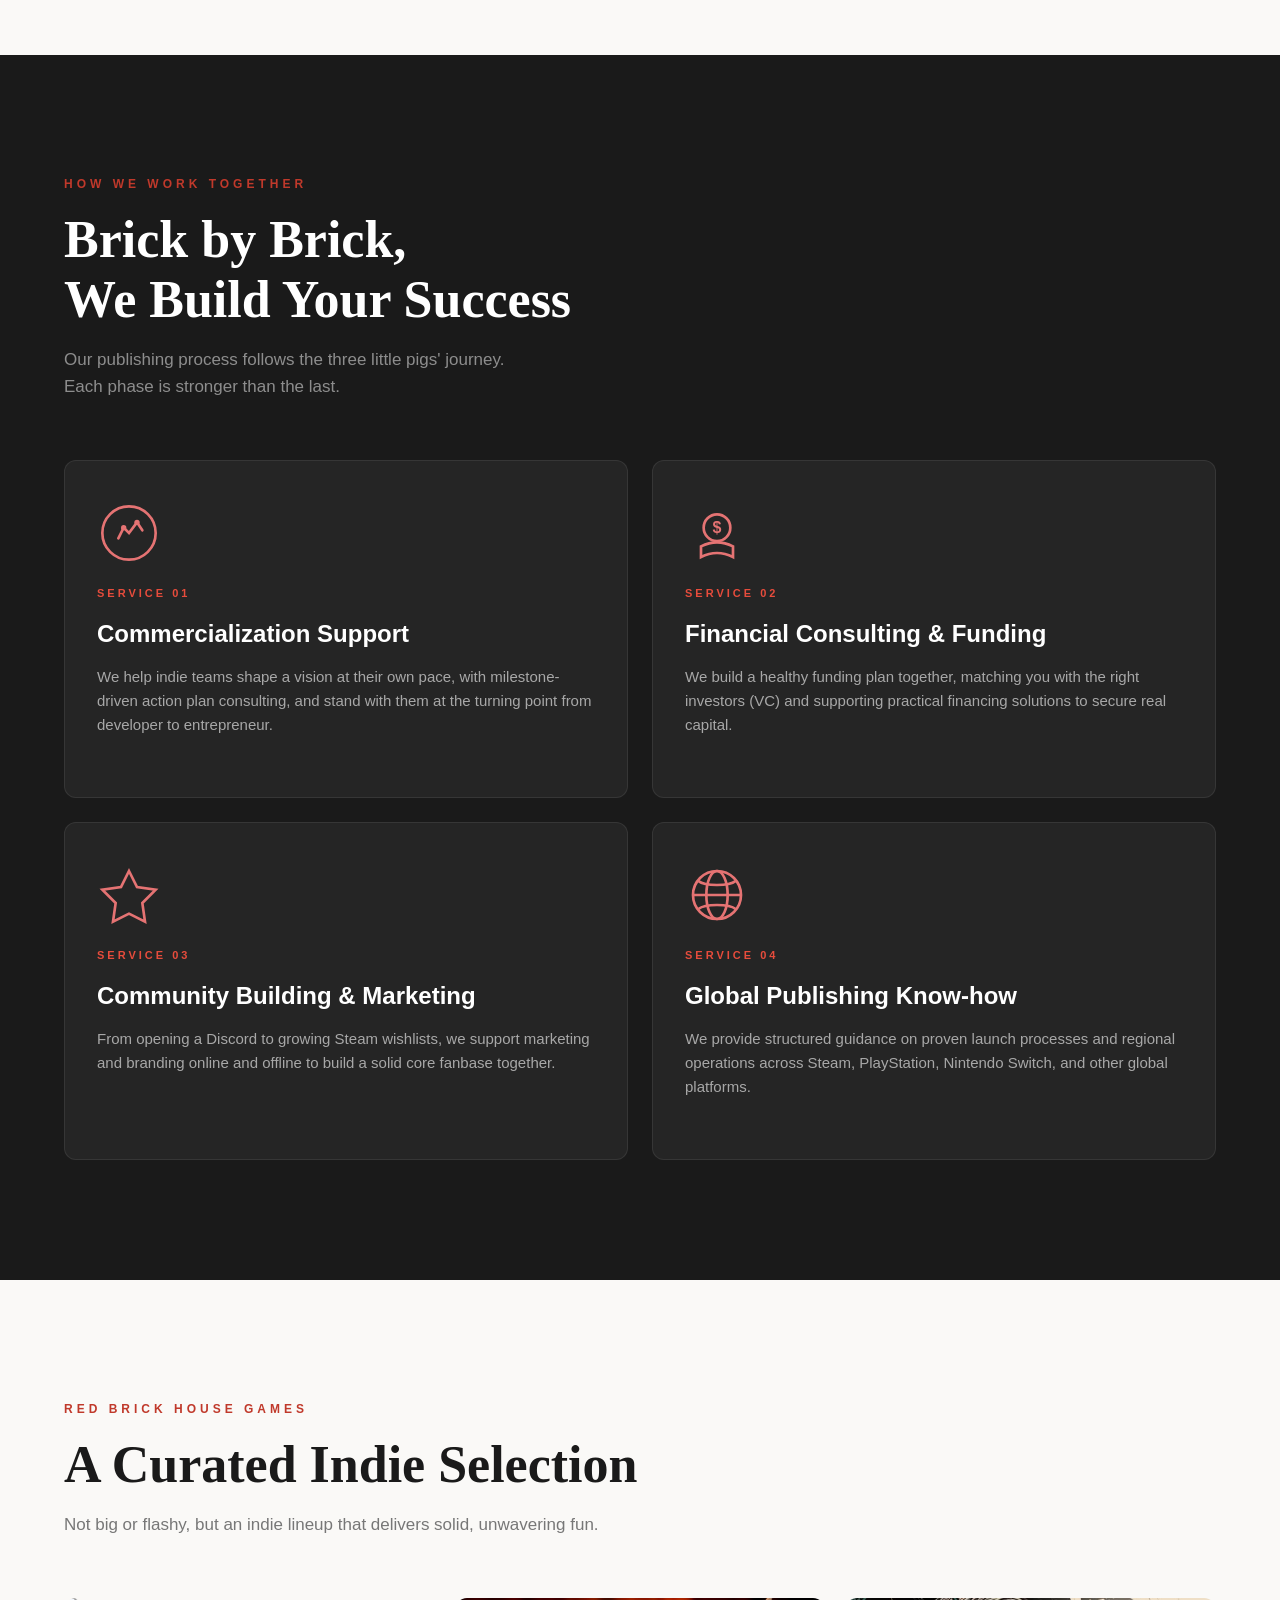
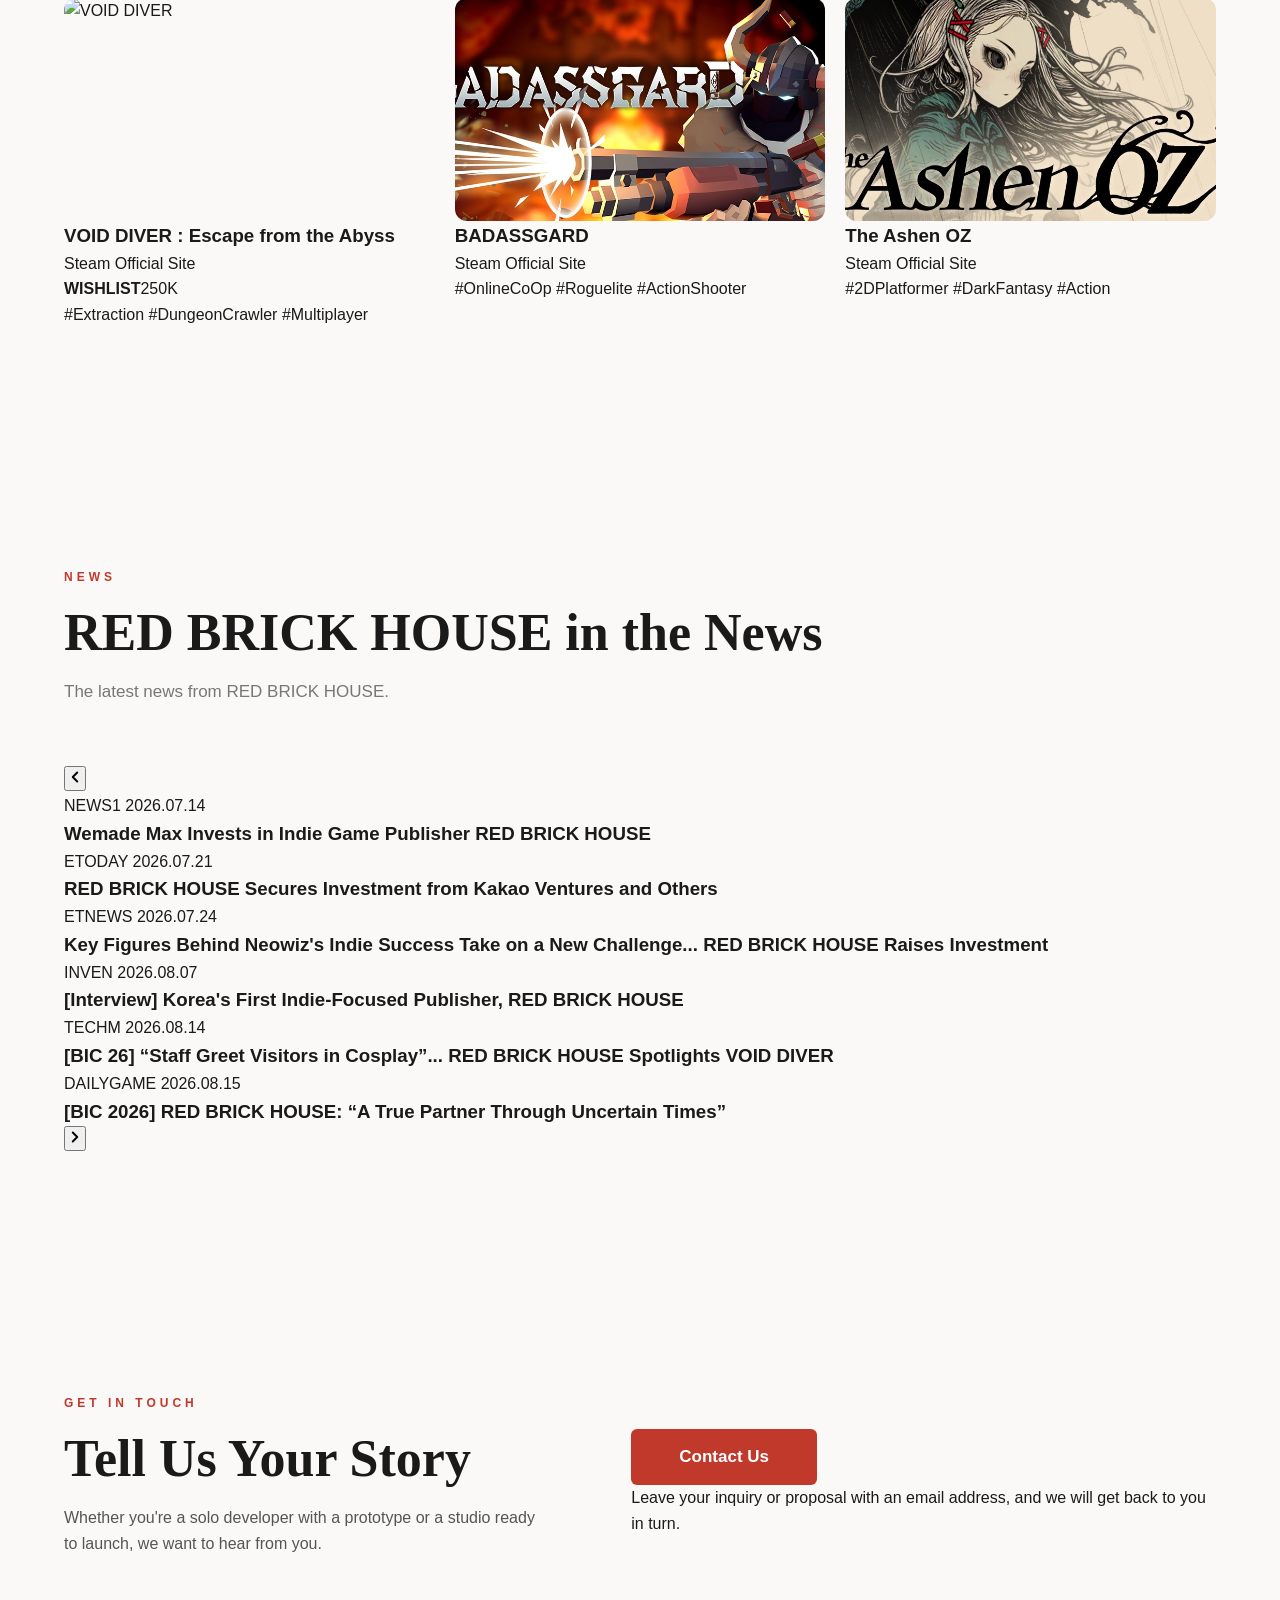
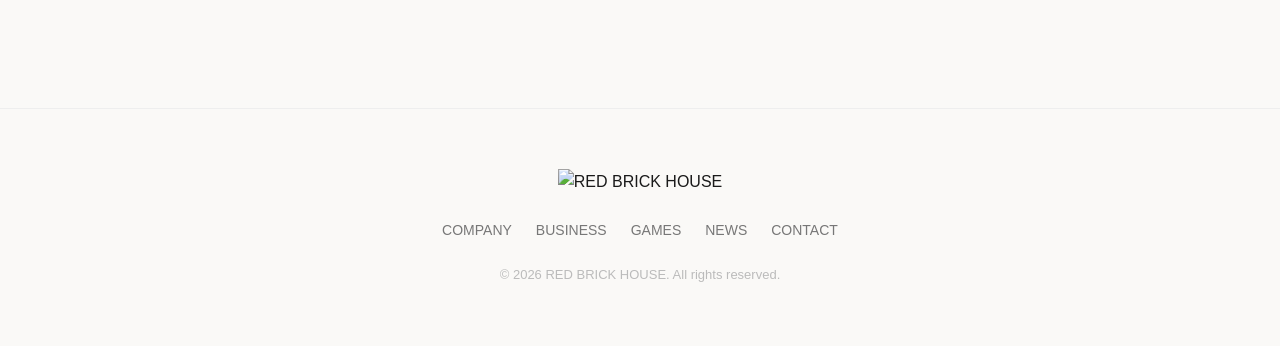
==== commit 30c99021: "Update games section with BADASSGARD and The Ashen OZ" ====
--- a/en/index.html
+++ b/en/index.html
@@ -211,8 +211,8 @@
 <section class="section" id="portfolio">
 <div class="container">
 <div class="section-label" data-i18n="portLabel">RED BRICK HOUSE GAMES</div>
-<h2 class="section-title" data-i18n="portTitle">Games Built to Last</h2>
-<p class="section-sub" data-i18n="portSub">The titles we're building together.</p>
+<h2 class="section-title" data-i18n="portTitle">A Curated Indie Selection</h2>
+<p class="section-sub" data-i18n="portSub">Not big or flashy, but an indie lineup that delivers solid, unwavering fun.</p>
 <div class="portfolio-grid">
 <div class="portfolio-item featured">
 <div class="portfolio-thumb">
@@ -222,13 +222,12 @@
 </div>
 <div class="pcard-body">
 <div class="pcard-head">
-<h3 data-i18n="portVdName">VOID DIVER</h3>
+<h3 data-i18n="portVdName">VOID DIVER : Escape from the Abyss</h3>
 <div class="portfolio-links">
 <a href="https://store.steampowered.com/app/3438920/" rel="noopener" target="_blank">Steam</a>
-<a data-i18n="portVdSite" href="https://voiddiver.net/" rel="noopener" target="_blank">Official Site</a>
-</div>
-</div>
-<p class="pcard-sub">VOID DIVER: Escape from the Abyss</p>
+<a data-i18n="portSite" href="https://voiddiver.net/" rel="noopener" target="_blank">Official Site</a>
+</div>
+</div>
 <ul class="pcard-stats">
 <li><strong>WISHLIST</strong>250K</li>
 </ul>
@@ -237,21 +236,35 @@
 </div>
 <div class="portfolio-item pcard">
 <div class="portfolio-thumb">
-<img alt="PROJECT B" class="port-img" src="/img/project-b.png"/>
+<a href="https://badassgard.com/" rel="noopener" target="_blank">
+<img alt="BADASSGARD" class="port-img" src="/img/badassgard.jpg"/>
+</a>
 </div>
 <div class="pcard-body">
-<h3>PROJECT B</h3>
-<p class="pcard-status" data-i18n="portUpcoming">Upcoming</p>
+<div class="pcard-head">
+<h3>BADASSGARD</h3>
+<div class="portfolio-links">
+<a href="https://store.steampowered.com/app/3415350/" rel="noopener" target="_blank">Steam</a>
+<a data-i18n="portSite" href="https://badassgard.com/" rel="noopener" target="_blank">Official Site</a>
+</div>
+</div>
 <p class="pcard-tags">#OnlineCoOp #Roguelite #ActionShooter</p>
 </div>
 </div>
 <div class="portfolio-item pcard">
 <div class="portfolio-thumb">
-<img alt="PROJECT O" class="port-img" src="/img/project-o.png"/>
+<a href="https://theashenoz.net/" rel="noopener" target="_blank">
+<img alt="The Ashen OZ" class="port-img" src="/img/the-ashen-oz.jpg"/>
+</a>
 </div>
 <div class="pcard-body">
-<h3>PROJECT O</h3>
-<p class="pcard-status" data-i18n="portUpcoming">Upcoming</p>
+<div class="pcard-head">
+<h3>The Ashen OZ</h3>
+<div class="portfolio-links">
+<a href="https://store.steampowered.com/app/4375420/" rel="noopener" target="_blank">Steam</a>
+<a data-i18n="portSite" href="https://theashenoz.net/" rel="noopener" target="_blank">Official Site</a>
+</div>
+</div>
 <p class="pcard-tags">#2DPlatformer #DarkFantasy #Action</p>
 </div>
 </div>
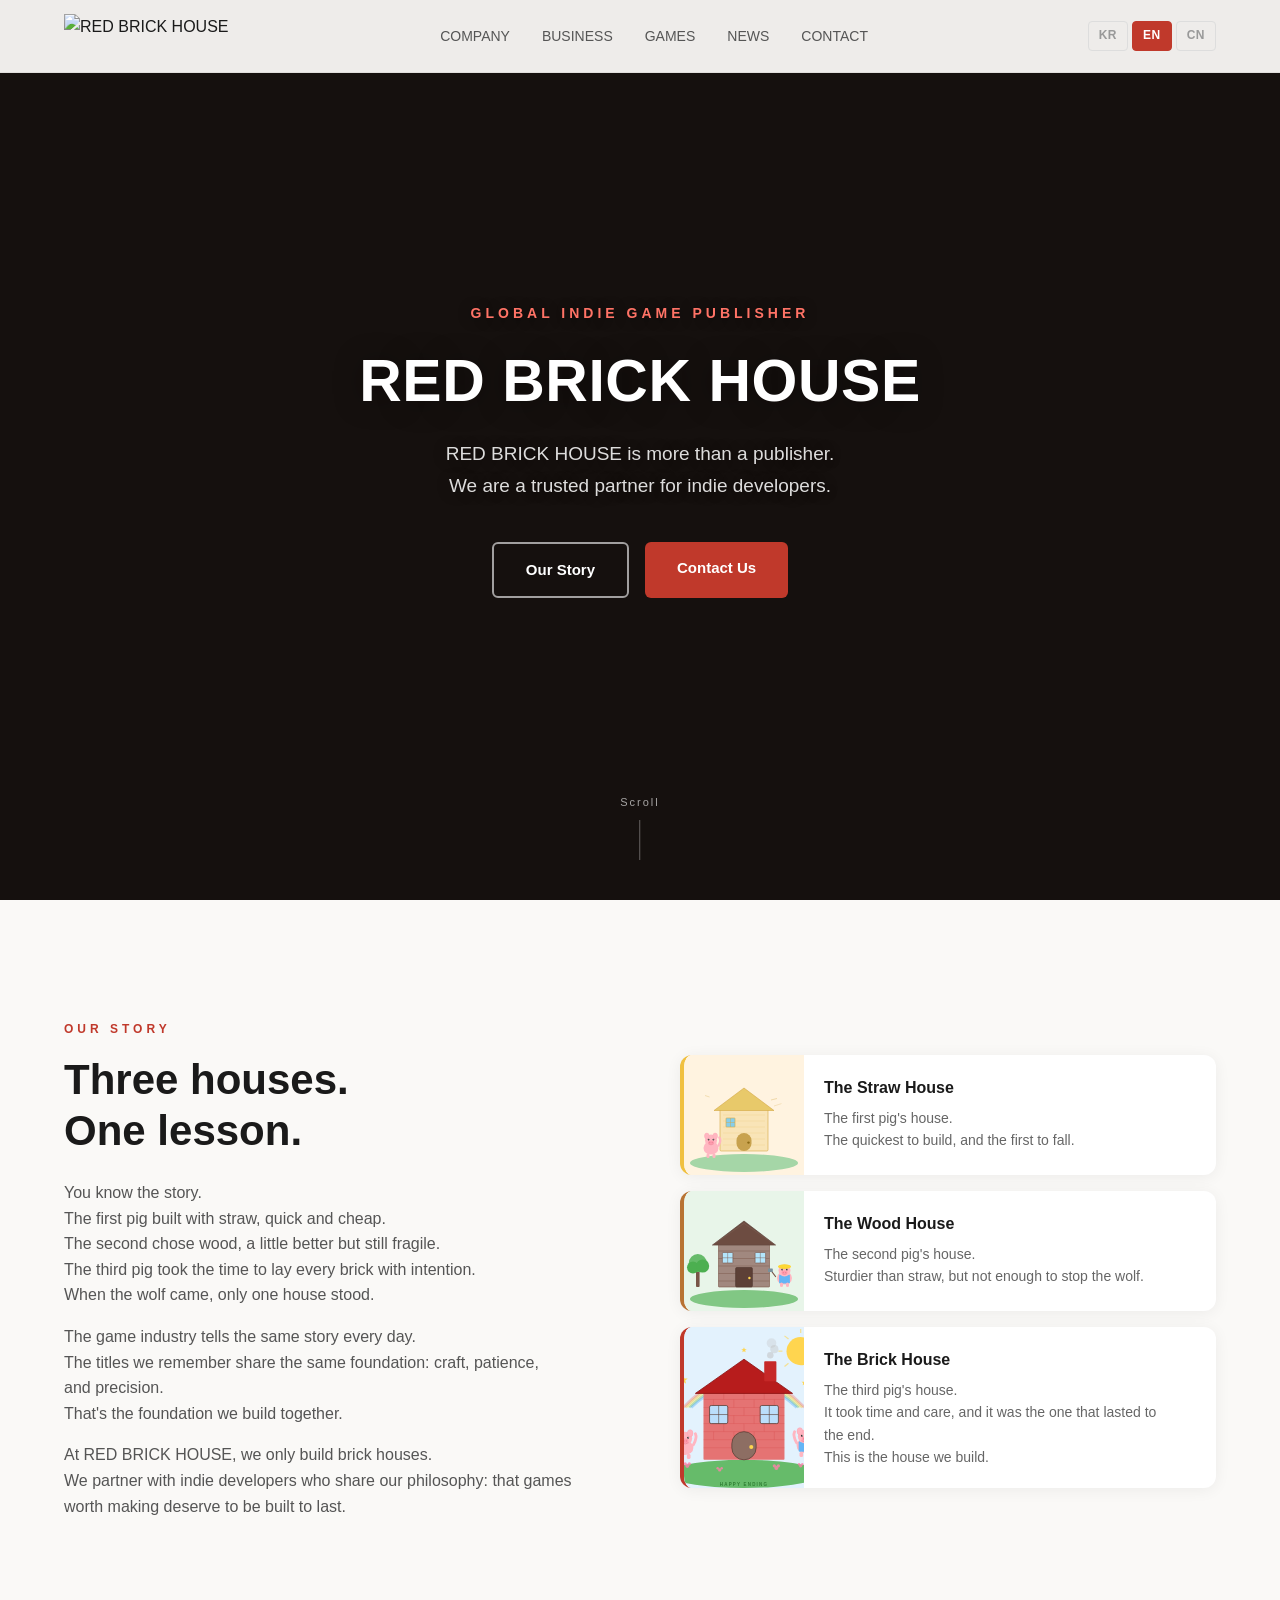
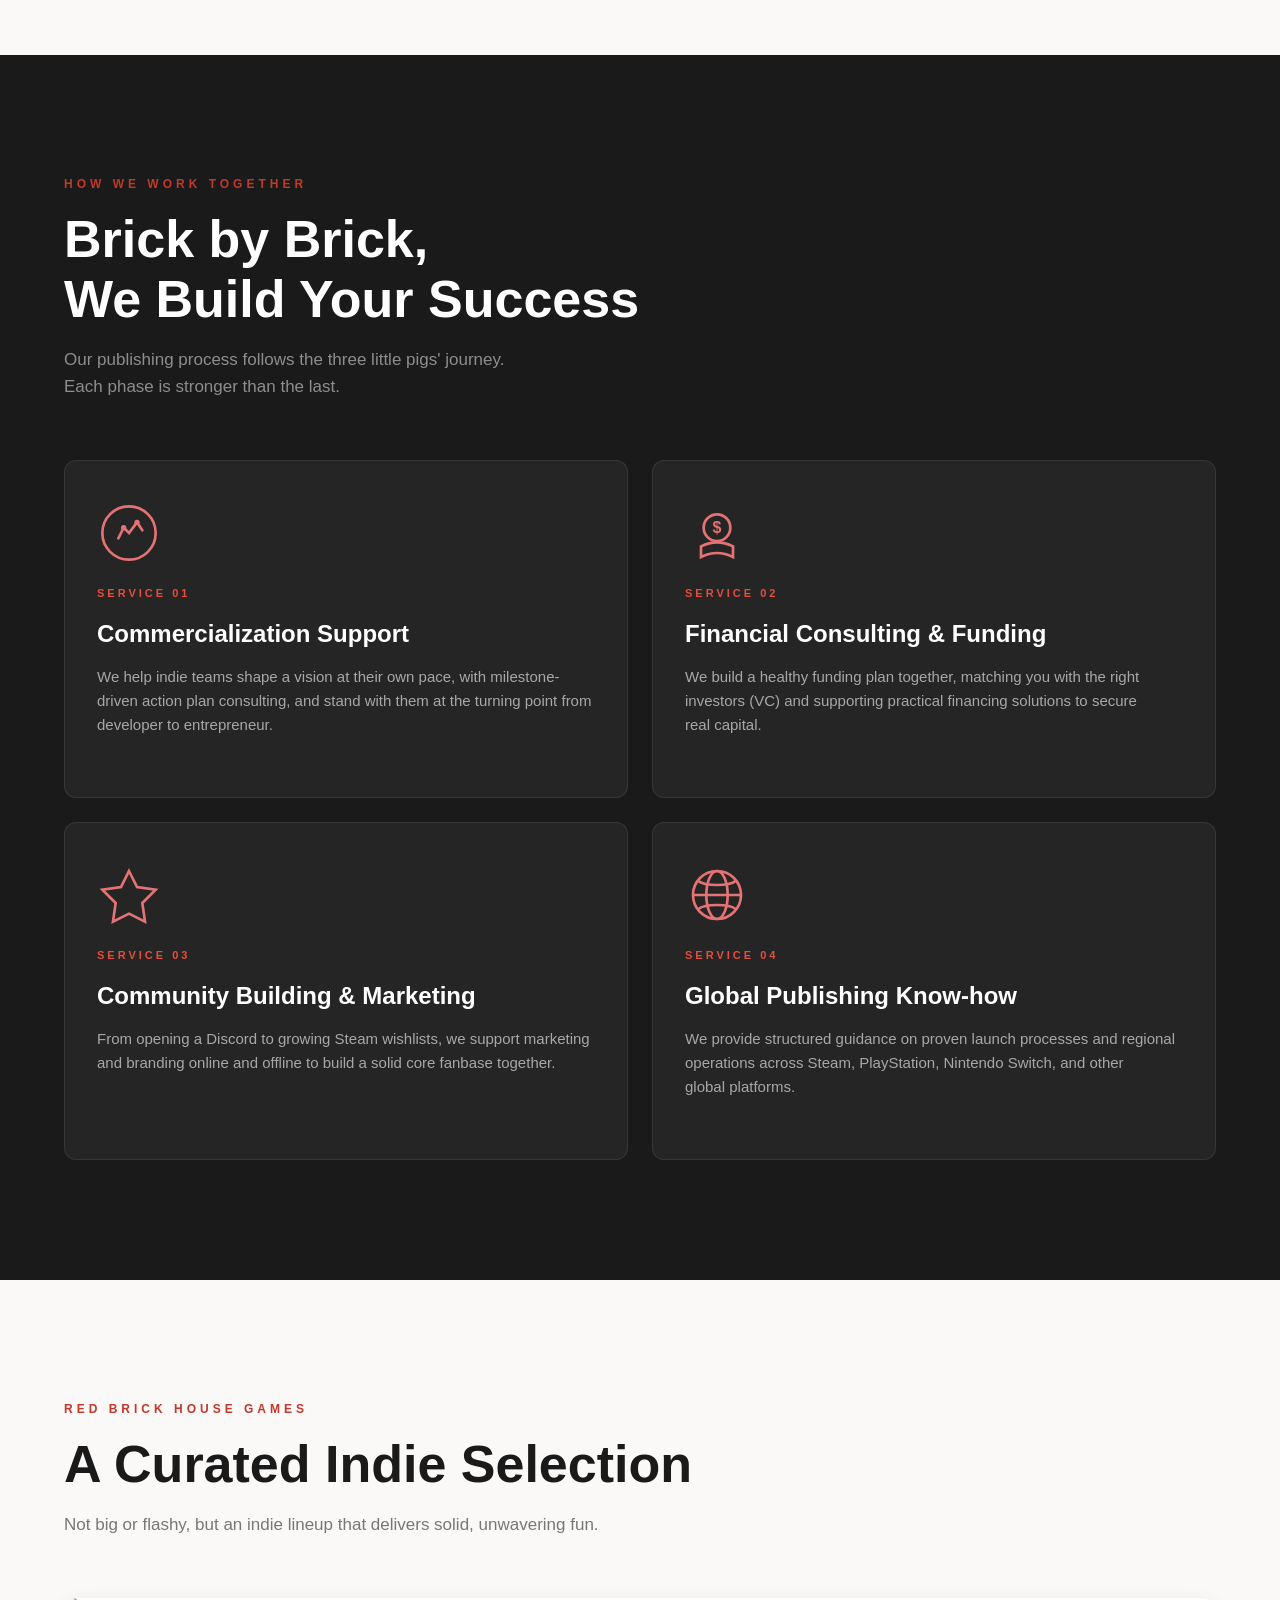
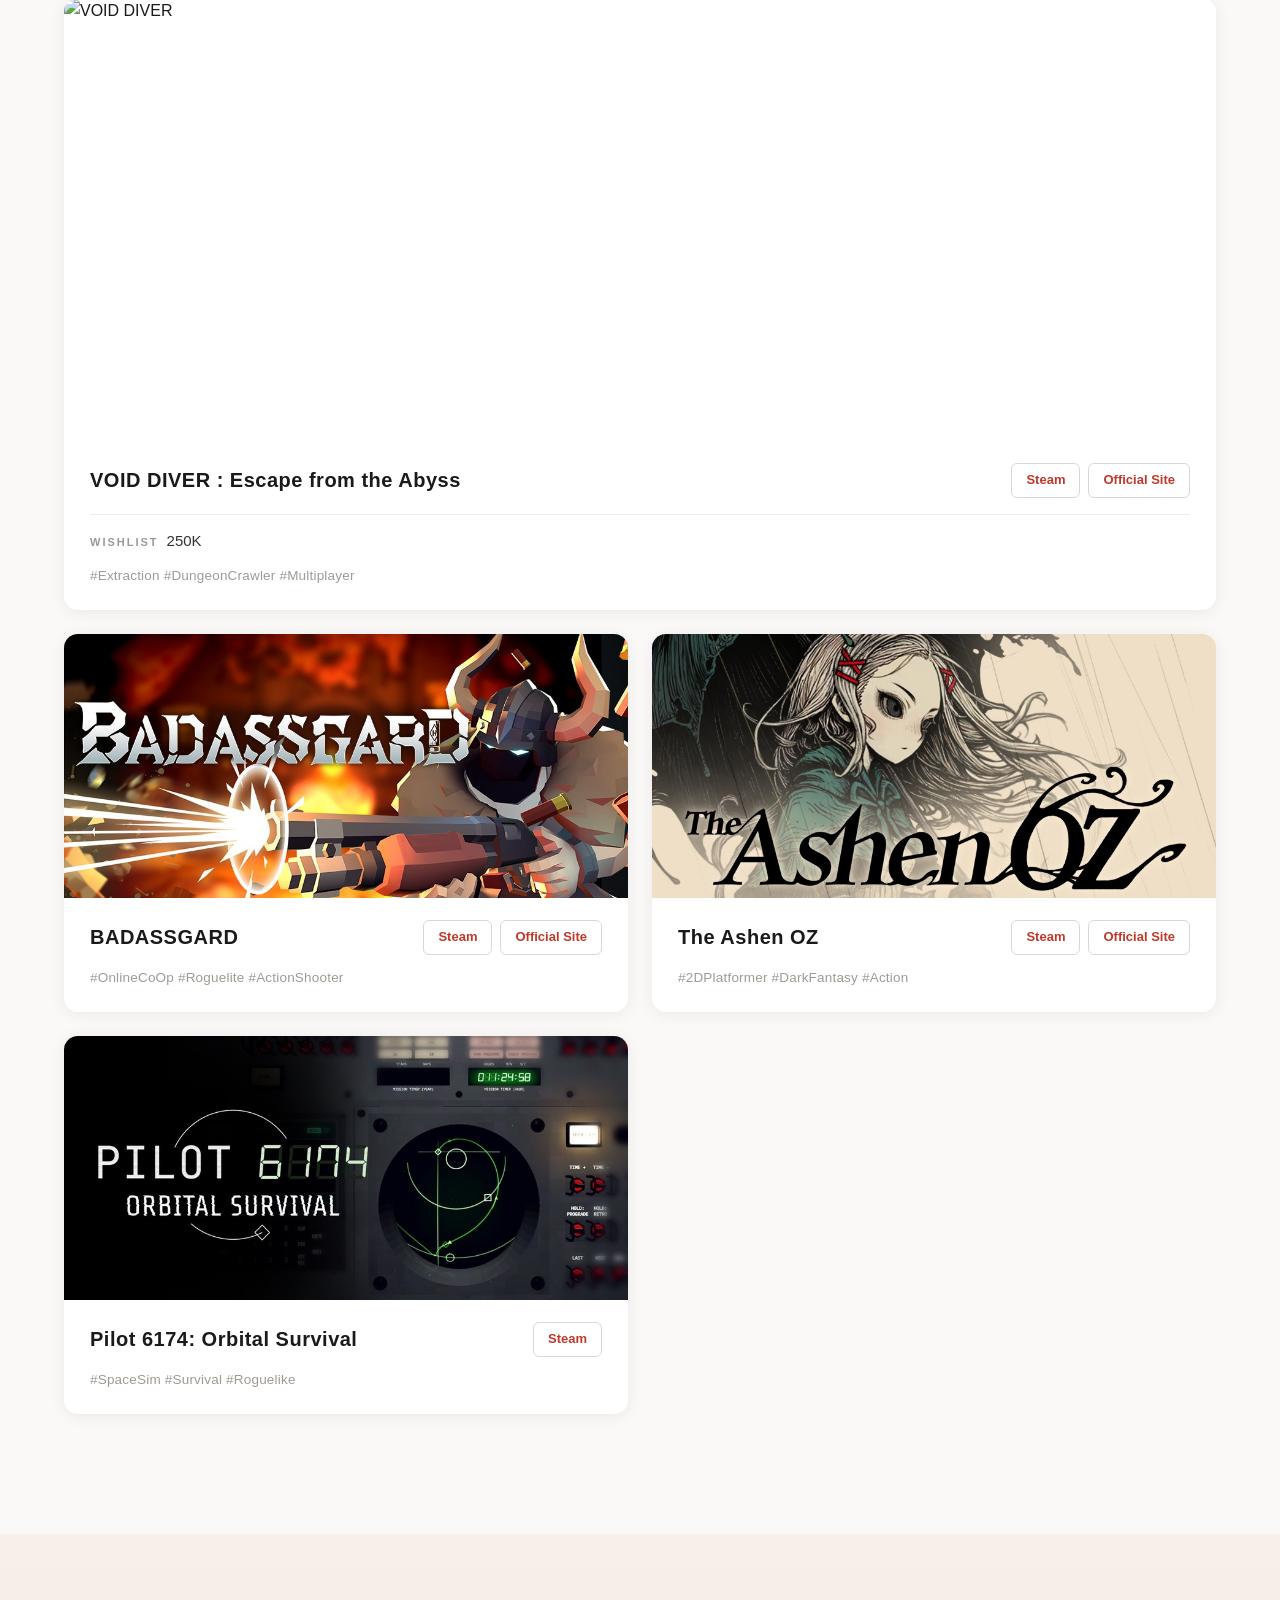
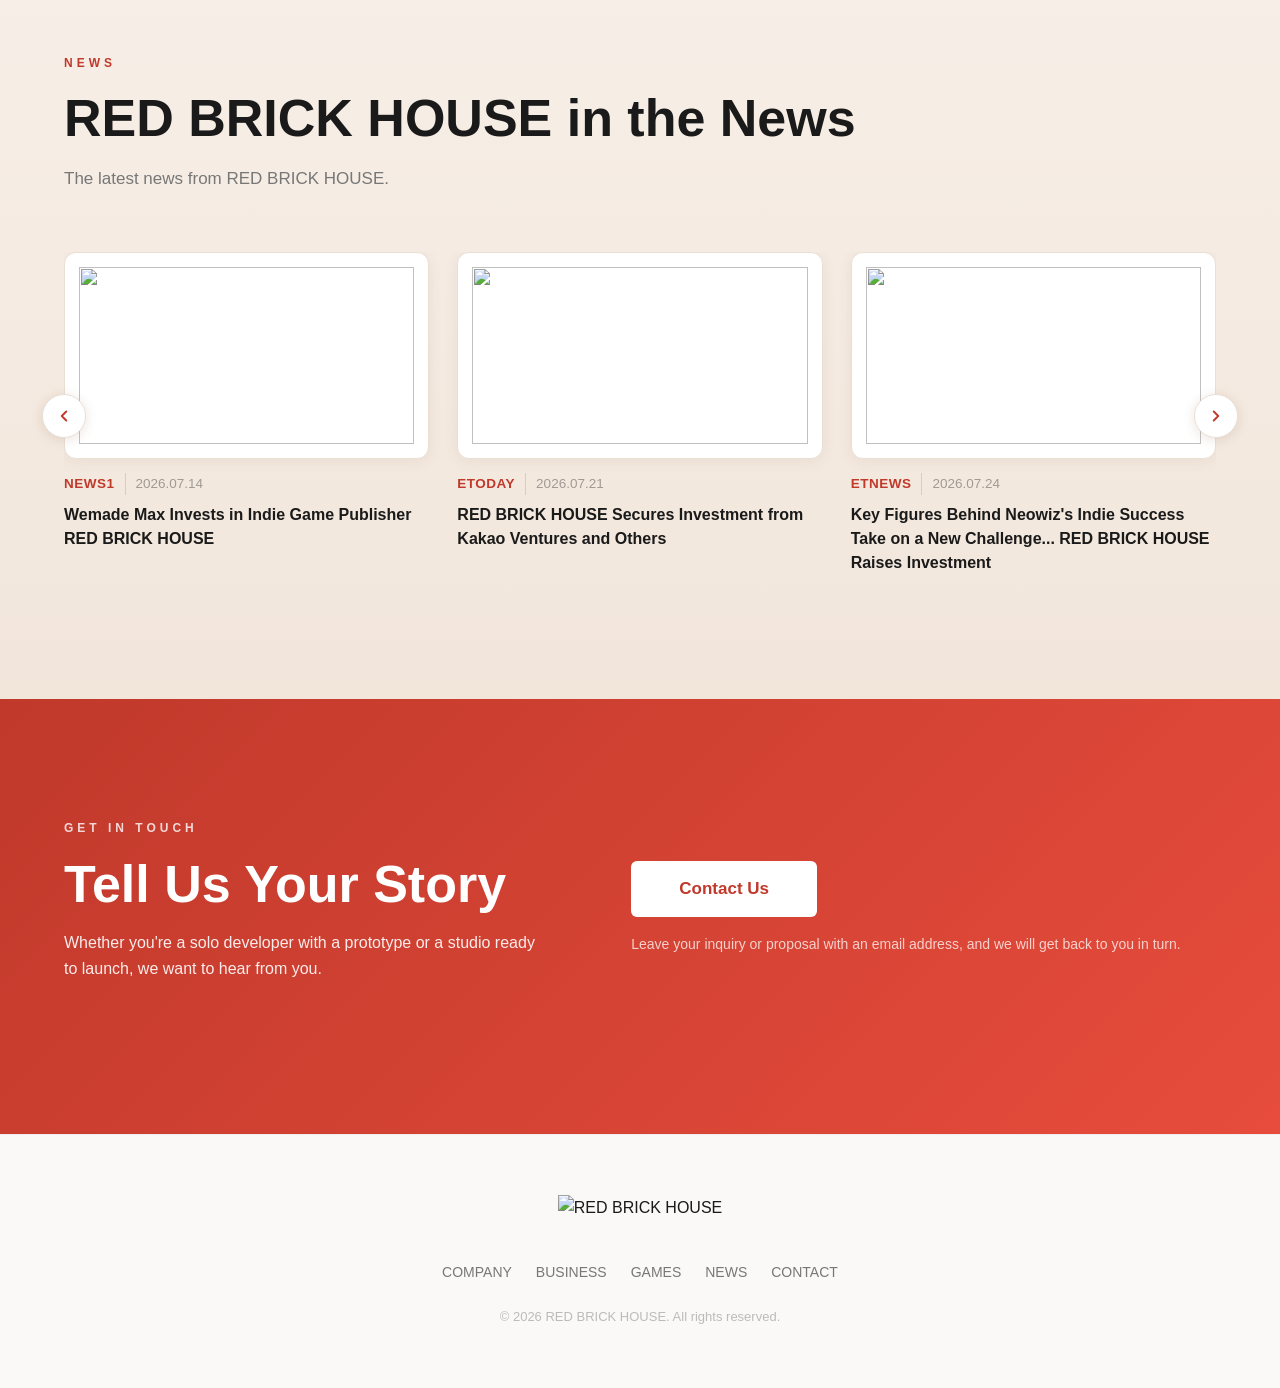
==== commit 45a98da0: "Add Pilot 6174 card and fit sub-card thumbnails to the capsule ratio" ====
--- a/en/index.html
+++ b/en/index.html
@@ -29,7 +29,7 @@
 <meta content="https://redbrickhouse.gg/img/og-image.png?v=20260906" name="twitter:image"/>
 <link crossorigin="" href="https://cdn.jsdelivr.net" rel="preconnect"/>
 <link href="https://cdn.jsdelivr.net/gh/orioncactus/pretendard@v1.3.9/dist/web/variable/pretendardvariable-dynamic-subset.min.css" rel="stylesheet"/>
-<link href="/style.css?v=20260902-3" rel="stylesheet"/>
+<link href="/style.css?v=20260907-1" rel="stylesheet"/>
 <script>
 (function () {
   var m = '/img/hero-bic2026.mp4?v=20260902-5', w = '/img/hero-bic2026.webm?v=20260902-5';
@@ -268,6 +268,22 @@
 <p class="pcard-tags">#2DPlatformer #DarkFantasy #Action</p>
 </div>
 </div>
+<div class="portfolio-item pcard">
+<div class="portfolio-thumb">
+<a href="https://store.steampowered.com/app/4262800/" rel="noopener" target="_blank">
+<img alt="Pilot 6174: Orbital Survival" class="port-img" src="/img/pilot-6174.jpg"/>
+</a>
+</div>
+<div class="pcard-body">
+<div class="pcard-head">
+<h3>Pilot 6174: Orbital Survival</h3>
+<div class="portfolio-links">
+<a href="https://store.steampowered.com/app/4262800/" rel="noopener" target="_blank">Steam</a>
+</div>
+</div>
+<p class="pcard-tags">#SpaceSim #Survival #Roguelike</p>
+</div>
+</div>
 </div>
 </div>
 </section>
--- a/style.css
+++ b/style.css
@@ -1,16 +1,41 @@
+/* === FONTS === */
+/* GmarketSans: display face for headlines (square geometric sans, vendor request) */
+@font-face {
+  font-family: 'GmarketSans';
+  src: url('https://cdn.jsdelivr.net/gh/projectnoonnu/noonfonts_2001@1.1/GmarketSansLight.woff') format('woff');
+  font-weight: 300; font-style: normal; font-display: swap;
+}
+@font-face {
+  font-family: 'GmarketSans';
+  src: url('https://cdn.jsdelivr.net/gh/projectnoonnu/noonfonts_2001@1.1/GmarketSansMedium.woff') format('woff');
+  font-weight: 500; font-style: normal; font-display: swap;
+}
+@font-face {
+  font-family: 'GmarketSans';
+  src: url('https://cdn.jsdelivr.net/gh/projectnoonnu/noonfonts_2001@1.1/GmarketSansBold.woff') format('woff');
+  font-weight: 700; font-style: normal; font-display: swap;
+}
+
 /* === RESET & BASE === */
 *, *::before, *::after { margin: 0; padding: 0; box-sizing: border-box; }
 html { scroll-behavior: smooth; scroll-padding-top: 80px; }
 body {
-  font-family: 'Inter', -apple-system, sans-serif;
+  font-family: 'Pretendard Variable', Pretendard, -apple-system, 'Segoe UI', 'Malgun Gothic', 'PingFang SC', 'Microsoft YaHei', sans-serif;
   color: #1a1a1a;
   background: #faf9f7;
   line-height: 1.6;
   -webkit-font-smoothing: antialiased;
+  overflow-wrap: break-word; /* 긴 토큰(이메일·URL) 넘침 방지, 전 언어 */
 }
 a { text-decoration: none; color: inherit; }
 ul { list-style: none; }
 img { max-width: 100%; display: block; }
+/* 한국어: 어절(띄어쓰기) 단위 줄바꿈. 단어 중간 절단 방지. en/zh는 기본 규칙 유지 */
+html:lang(ko) { word-break: keep-all; }
+/* 제목: 여러 줄일 때 줄 길이 균형 (전 언어, 미지원 브라우저는 무시) */
+.hero-title, .section-title, .about-text h2, .modal h3 { text-wrap: balance; }
+/* 본문: 마지막 줄 고아 단어 방지 등 줄바꿈 품질 (전 언어) */
+.hero-sub, .hero-tagline, .section-sub, .about-text p, .card-body p, .service-card p, .contact-info p, .contact-note { text-wrap: pretty; }
 .container { max-width: 1200px; margin: 0 auto; padding: 0 24px; }
 
 /* === NAV === */
@@ -27,8 +52,8 @@
   display: flex; align-items: center; justify-content: space-between;
   height: 72px;
 }
-.nav-logo { display: flex; align-items: center; gap: 10px; font-weight: 800; font-size: 18px; letter-spacing: 2px; }
-.logo-svg { flex-shrink: 0; }
+.nav-logo { display: flex; align-items: center; }
+.logo-img { height: 44px; width: auto; display: block; }
 .nav-links { display: flex; align-items: center; gap: 32px; }
 .nav-links a { font-size: 14px; font-weight: 500; color: #555; transition: color 0.2s; }
 .nav-links a:hover { color: #1a1a1a; }
@@ -41,7 +66,8 @@
 /* Language Switch */
 .lang-switch { display: flex; gap: 4px; margin-left: 8px; }
 .lang-btn {
-  background: none; border: 1px solid #ddd; border-radius: 4px;
+  display: inline-flex; align-items: center; justify-content: center;
+  text-decoration: none; background: none; border: 1px solid #ddd; border-radius: 4px;
   padding: 4px 10px; font-size: 12px; font-weight: 600; font-family: inherit;
   color: #999; cursor: pointer; transition: all 0.2s; letter-spacing: 0.5px;
 }
@@ -59,41 +85,48 @@
 }
 .btn-primary { background: #c0392b; color: #fff; }
 .btn-primary:hover { background: #a93226; transform: translateY(-1px); }
-.btn-ghost { border: 2px solid rgba(255,255,255,0.4); color: #fff; }
-.btn-ghost:hover { border-color: #fff; background: rgba(255,255,255,0.1); }
+.btn-ghost { border: 2px solid rgba(26,26,26,0.3); color: #1a1a1a; }
+.btn-ghost:hover { border-color: #1a1a1a; background: rgba(26,26,26,0.05); }
 .btn-large { padding: 18px 48px; font-size: 17px; }
 
 /* === HERO === */
 .hero {
   position: relative; min-height: 100vh; display: flex; align-items: center;
   justify-content: center; text-align: center; color: #fff; overflow: hidden;
+  background: #15100e;
 }
 .hero-bg { position: absolute; inset: 0; }
-.hero-bg-img {
-  width: 100%; height: 100%; object-fit: cover;
+.hero-bg-img,
+.hero-bg-video {
+  width: 100%; height: 100%; object-fit: cover; display: block; background: #15100e;
 }
 .hero-overlay {
   position: absolute; inset: 0;
-  background: linear-gradient(135deg, rgba(26,26,46,0.7) 0%, rgba(45,27,61,0.5) 50%, rgba(26,26,46,0.7) 100%);
+  background:
+    radial-gradient(ellipse 70% 60% at 50% 48%, rgba(21,16,14,0) 0%, rgba(21,16,14,0.42) 100%),
+    linear-gradient(180deg, rgba(21,16,14,0.52) 0%, rgba(21,16,14,0.30) 45%, rgba(21,16,14,0.74) 100%);
 }
 .hero-content { position: relative; z-index: 2; max-width: 800px; padding: 0 24px; }
 .hero-tag {
-  font-size: 13px; letter-spacing: 4px; font-weight: 600;
-  color: #e74c3c; margin-bottom: 24px;
+  font-size: 14px; letter-spacing: 4px; font-weight: 700;
+  color: #ff7366; margin-bottom: 24px; text-shadow: 0 1px 12px rgba(0,0,0,0.55);
 }
 .hero-title {
-  font-family: 'Playfair Display', serif; font-size: clamp(48px, 8vw, 88px);
-  font-weight: 900; line-height: 1.05; margin-bottom: 24px;
+  font-family: 'GmarketSans', 'Pretendard Variable', Pretendard, sans-serif; font-size: clamp(38px, 4.6vw, 66px);
+  font-weight: 700; line-height: 1.12; margin-bottom: 24px; letter-spacing: 0.01em;
+  white-space: nowrap; color: #fff; text-shadow: 0 2px 28px rgba(0,0,0,0.38);
 }
 .highlight { color: #e74c3c; }
-.hero-sub { font-size: 18px; line-height: 1.7; color: rgba(255,255,255,0.7); margin-bottom: 40px; max-width: 600px; margin-left: auto; margin-right: auto; }
+.hero-sub { font-size: 19px; line-height: 1.7; color: rgba(255,255,255,0.86); margin-bottom: 40px; max-width: 600px; margin-left: auto; margin-right: auto; text-shadow: 0 1px 14px rgba(0,0,0,0.35); }
+.hero .btn-ghost { border-color: rgba(255,255,255,0.6); color: #fff; }
+.hero .btn-ghost:hover { border-color: #fff; background: rgba(255,255,255,0.12); }
 .hero-actions { display: flex; gap: 16px; justify-content: center; flex-wrap: wrap; }
 .hero-scroll {
   position: absolute; bottom: 40px; left: 50%; transform: translateX(-50%);
   display: flex; flex-direction: column; align-items: center; gap: 8px;
-  color: rgba(255,255,255,0.4); font-size: 11px; letter-spacing: 2px; z-index: 2;
-}
-.scroll-line { width: 1px; height: 40px; background: rgba(255,255,255,0.2); animation: scrollPulse 2s infinite; }
+  color: rgba(255,255,255,0.62); font-size: 11px; letter-spacing: 2px; z-index: 2;
+}
+.scroll-line { width: 1px; height: 40px; background: rgba(255,255,255,0.35); animation: scrollPulse 2s infinite; }
 @keyframes scrollPulse {
   0%, 100% { opacity: 0.2; } 50% { opacity: 0.8; }
 }
@@ -113,8 +146,8 @@
   color: #c0392b; margin-bottom: 16px;
 }
 .section-title {
-  font-family: 'Playfair Display', serif; font-size: clamp(32px, 5vw, 52px);
-  font-weight: 800; line-height: 1.15; margin-bottom: 16px;
+  font-family: 'GmarketSans', 'Pretendard Variable', Pretendard, sans-serif; font-size: clamp(32px, 5vw, 52px);
+  font-weight: 700; line-height: 1.15; margin-bottom: 16px;
 }
 .section-sub { font-size: 17px; color: #777; max-width: 560px; margin-bottom: 60px; }
 .section-dark .section-sub { color: rgba(255,255,255,0.5); }
@@ -122,14 +155,10 @@
 /* === ABOUT === */
 .about-grid { display: grid; grid-template-columns: 1fr 1fr; gap: 80px; align-items: start; }
 .about-text h2 {
-  font-family: 'Playfair Display', serif; font-size: 42px;
-  font-weight: 800; line-height: 1.2; margin-bottom: 24px;
+  font-family: 'GmarketSans', 'Pretendard Variable', Pretendard, sans-serif; font-size: 42px;
+  font-weight: 700; line-height: 1.2; margin-bottom: 24px;
 }
 .about-text p { color: #555; margin-bottom: 16px; font-size: 16px; }
-.about-stats { display: flex; gap: 40px; margin-top: 40px; padding-top: 32px; border-top: 1px solid #eee; }
-.stat-num { display: block; font-size: 36px; font-weight: 800; color: #c0392b; }
-.stat-label { font-size: 13px; color: #999; letter-spacing: 1px; }
-
 .story-cards { display: flex; flex-direction: column; gap: 16px; }
 .story-card {
   display: flex; border-radius: 12px; overflow: hidden;
@@ -169,65 +198,56 @@
 }
 
 /* === PORTFOLIO === */
-.portfolio-grid { display: grid; grid-template-columns: repeat(3, 1fr); gap: 20px; }
-.portfolio-item.large { grid-column: span 2; }
+.portfolio-grid { display: grid; grid-template-columns: repeat(2, 1fr); gap: 24px; }
+.portfolio-item {
+  background: #fff; border-radius: 14px; overflow: hidden;
+  box-shadow: 0 2px 16px rgba(0,0,0,0.07);
+}
+.portfolio-item.featured { grid-column: 1 / -1; }
+.portfolio-item.featured .portfolio-thumb { padding-bottom: 38.4%; }
+.portfolio-item.pcard .portfolio-thumb { padding-bottom: 46.74%; }
 .portfolio-thumb {
-  position: relative; border-radius: 12px; overflow: hidden;
-  padding-bottom: 60%; cursor: pointer;
-}
-.portfolio-item.large .portfolio-thumb { padding-bottom: 40%; }
+  position: relative; overflow: hidden;
+  padding-bottom: 56.25%;
+}
 .port-img {
   position: absolute; inset: 0; width: 100%; height: 100%; object-fit: cover;
-  transition: transform 0.5s;
-}
-.portfolio-thumb:hover .port-img { transform: scale(1.05); }
-.portfolio-overlay {
-  position: absolute; inset: 0; padding: 32px;
-  display: flex; flex-direction: column; justify-content: flex-end;
-  background: linear-gradient(to top, rgba(0,0,0,0.8) 0%, rgba(0,0,0,0.2) 50%, transparent 100%);
-  color: #fff; opacity: 0; transition: opacity 0.3s;
-}
-.portfolio-thumb:hover .portfolio-overlay { opacity: 1; }
-.portfolio-genre {
-  font-size: 11px; letter-spacing: 2px; font-weight: 600;
-  background: rgba(255,255,255,0.2); padding: 4px 12px; border-radius: 20px;
-  width: fit-content; margin-bottom: 8px; backdrop-filter: blur(4px);
-}
-.portfolio-overlay h3 { font-size: 22px; font-weight: 700; }
-.portfolio-overlay p { font-size: 14px; color: rgba(255,255,255,0.7); }
-
-/* === TEAM === */
-.team-grid { display: grid; grid-template-columns: repeat(4, 1fr); gap: 24px; }
-.team-card {
-  text-align: center; padding: 0; border-radius: 12px;
-  background: rgba(255,255,255,0.04); border: 1px solid rgba(255,255,255,0.06);
-  overflow: hidden; transition: transform 0.3s;
-}
-.team-card:hover { transform: translateY(-4px); }
-.team-avatar {
-  width: 100%; height: 160px; display: flex; align-items: center; justify-content: center;
-}
-.team-avatar svg { width: 80px; height: 80px; }
-.team-card h3 { font-size: 18px; font-weight: 700; margin-top: 16px; margin-bottom: 4px; padding: 0 16px; }
-.team-role { font-size: 13px; color: #e74c3c; font-weight: 500; margin-bottom: 12px; padding: 0 16px; }
-.team-bio { font-size: 14px; color: rgba(255,255,255,0.5); line-height: 1.6; padding: 0 16px 24px; }
-
-/* === CTA === */
-.section-cta {
+}
+.pcard-body { padding: 22px 26px 24px; }
+.pcard-head {
+  display: flex; align-items: center; justify-content: space-between;
+  gap: 12px; flex-wrap: wrap;
+}
+.pcard-body h3 {
+  font-family: 'GmarketSans', 'Pretendard Variable', Pretendard, sans-serif;
+  font-size: 20px; font-weight: 700; letter-spacing: 0.5px;
+}
+.pcard-sub { font-size: 14px; color: #777; margin-top: 6px; }
+.pcard-stats {
+  display: flex; gap: 28px; margin: 16px 0 0;
+  padding-top: 14px; border-top: 1px solid #f0ece8;
+}
+.pcard-stats li { font-size: 15px; color: #333; }
+.pcard-stats li strong {
+  font-size: 11px; letter-spacing: 2px; color: #999;
+  font-weight: 700; margin-right: 8px;
+}
+.pcard-status {
+  font-size: 15px; font-weight: 700; color: #555;
+  margin-top: 12px; padding-top: 14px; border-top: 1px solid #f0ece8;
+}
+.pcard-tags { font-size: 13.5px; color: #a09a94; margin-top: 12px; letter-spacing: 0.2px; }
+
+/* === CONTACT === */
+#contact {
   background: linear-gradient(135deg, #c0392b, #e74c3c);
-  color: #fff; text-align: center;
-}
-.section-cta h2 {
-  font-family: 'Playfair Display', serif; font-size: clamp(32px, 5vw, 48px);
-  font-weight: 800; margin-bottom: 16px;
-}
-.section-cta p { font-size: 17px; color: rgba(255,255,255,0.85); margin-bottom: 32px; }
-.section-cta .btn-primary { background: #fff; color: #c0392b; }
-.section-cta .btn-primary:hover { background: #f5f5f5; }
-
-/* === CONTACT === */
+  color: #fff;
+}
+#contact .section-label { color: rgba(255,255,255,0.8); }
+#contact .btn-primary { background: #fff; color: #c0392b; }
+#contact .btn-primary:hover { background: #f5f5f5; }
 .contact-grid { display: grid; grid-template-columns: 1fr 1.2fr; gap: 80px; }
-.contact-info p { color: #555; font-size: 16px; margin-bottom: 32px; }
+.contact-info p { color: rgba(255,255,255,0.9); font-size: 16px; margin-bottom: 32px; }
 .contact-details { display: flex; flex-direction: column; gap: 20px; margin-bottom: 32px; }
 .contact-item strong { display: block; font-size: 12px; letter-spacing: 2px; color: #999; margin-bottom: 4px; }
 .contact-item span { font-size: 16px; }
@@ -239,25 +259,57 @@
 }
 .social-links a:hover { background: #c0392b; color: #fff; border-color: #c0392b; }
 
-.contact-form { display: flex; flex-direction: column; gap: 20px; }
-.form-row { display: grid; grid-template-columns: 1fr 1fr; gap: 20px; }
-.form-group { display: flex; flex-direction: column; gap: 6px; }
-.form-group label { font-size: 13px; font-weight: 600; color: #333; }
-.form-group input, .form-group select, .form-group textarea {
-  padding: 12px 16px; border: 1px solid #ddd; border-radius: 8px;
+.contact-action {
+  display: flex; flex-direction: column;
+  align-items: flex-start; justify-content: flex-start; gap: 16px;
+  padding-top: 6px;
+}
+.contact-note { font-size: 14px; color: rgba(255,255,255,0.75); }
+
+/* === CONTACT MODAL === */
+.modal-overlay {
+  position: fixed; inset: 0; z-index: 1000;
+  background: rgba(30, 12, 8, 0.55);
+  display: flex; align-items: center; justify-content: center;
+  padding: 20px;
+}
+.modal-overlay[hidden] { display: none; }
+.modal {
+  position: relative; background: #fff; border-radius: 16px;
+  padding: 36px; width: 100%; max-width: 560px;
+  max-height: 90vh; overflow-y: auto;
+  box-shadow: 0 24px 64px rgba(0,0,0,0.25);
+}
+.modal h3 { font-size: 24px; font-weight: 700; margin-bottom: 24px; }
+.modal-close {
+  position: absolute; top: 14px; right: 16px;
+  background: none; border: none; font-size: 26px; line-height: 1;
+  color: #999; cursor: pointer; padding: 4px;
+}
+.modal-close:hover { color: #333; }
+.modal form { display: flex; flex-direction: column; gap: 18px; }
+.modal-row { display: grid; grid-template-columns: 1fr 1fr; gap: 16px; }
+.modal-group { display: flex; flex-direction: column; gap: 6px; }
+.modal-group label { font-size: 13px; font-weight: 600; color: #333; }
+.modal-group input, .modal-group select, .modal-group textarea {
+  padding: 12px 14px; border: 1px solid #ddd; border-radius: 8px;
   font-size: 15px; font-family: inherit; background: #fff;
   transition: border-color 0.2s;
 }
-.form-group input:focus, .form-group select:focus, .form-group textarea:focus {
+.modal-group input:focus, .modal-group select:focus, .modal-group textarea:focus {
   outline: none; border-color: #c0392b;
 }
-.form-group textarea { resize: vertical; }
+.modal-group textarea { resize: vertical; }
+.hp-field { position: absolute; left: -9999px; width: 1px; height: 1px; opacity: 0; }
+.modal-status { font-size: 14px; }
+.modal-status.ok { color: #2e7d32; }
+.modal-status.err { color: #c0392b; }
 
 /* === FOOTER === */
 .footer { padding: 60px 0; border-top: 1px solid #eee; }
 .footer-inner { display: flex; flex-direction: column; align-items: center; gap: 24px; text-align: center; }
 .footer-brand { display: flex; flex-direction: column; align-items: center; gap: 8px; }
-.footer-brand .logo-text { font-size: 16px; }
+.logo-img-footer { height: 42px; }
 .footer-brand p { font-size: 14px; color: #999; }
 .footer-links { display: flex; gap: 24px; flex-wrap: wrap; justify-content: center; }
 .footer-links a { font-size: 14px; color: #777; transition: color 0.2s; }
@@ -275,7 +327,6 @@
 @media (max-width: 1024px) {
   .about-grid { grid-template-columns: 1fr; gap: 48px; }
   .services-grid { grid-template-columns: 1fr; }
-  .team-grid { grid-template-columns: repeat(2, 1fr); }
   .contact-grid { grid-template-columns: 1fr; gap: 48px; }
 }
 @media (max-width: 768px) {
@@ -301,18 +352,16 @@
   .nav-toggle.active span:nth-child(3) { transform: rotate(-45deg) translate(5px, -5px); }
   .lang-switch { order: 2; margin-left: auto; margin-right: 8px; gap: 2px; }
   .lang-btn { padding: 5px 8px; font-size: 11px; min-width: 30px; }
-  .nav-logo { font-size: 13px; gap: 6px; letter-spacing: 0.5px; max-width: 50%; }
-  .nav-logo .logo-text { white-space: nowrap; overflow: hidden; text-overflow: ellipsis; }
-  .logo-svg { width: 30px; height: 20px; flex-shrink: 0; }
+  .logo-img { height: 36px; }
 
   /* Hero mobile */
   .hero { min-height: 100svh; }
-  .hero-title { font-size: 36px; }
+  .hero-title { font-size: 30px; }
   .hero-sub { font-size: 15px; margin-bottom: 32px; }
   .hero-tag { font-size: 11px; letter-spacing: 3px; }
   .hero-actions { flex-direction: column; align-items: center; gap: 12px; }
   .hero-actions .btn { width: 100%; max-width: 280px; text-align: center; }
-  .hero-bg-img { object-position: 65% center; }
+  .hero-bg-img, .hero-bg-video { object-position: 50% center; }
   .hero-scroll { bottom: 24px; }
 
   /* Sections mobile */
@@ -324,9 +373,6 @@
   /* About mobile */
   .about-text h2 { font-size: 30px; }
   .about-text p { font-size: 15px; }
-  .about-stats { flex-direction: row; gap: 20px; justify-content: space-between; }
-  .stat-num { font-size: 28px; }
-  .stat-label { font-size: 11px; }
   .story-card { flex-direction: column; }
   .card-img-wrap { width: 100%; height: 180px; min-height: auto; }
   .card-body { padding: 16px; }
@@ -340,31 +386,23 @@
   .portfolio-grid { grid-template-columns: 1fr; gap: 16px; }
   .portfolio-item.large { grid-column: span 1; }
   .portfolio-thumb, .portfolio-item.large .portfolio-thumb { padding-bottom: 65%; }
-  .portfolio-overlay { opacity: 1; background: linear-gradient(to top, rgba(0,0,0,0.75) 0%, rgba(0,0,0,0.1) 60%, transparent 100%); }
-  .portfolio-overlay h3 { font-size: 18px; }
-  .portfolio-overlay { padding: 20px; }
-
-  /* Team mobile */
-  .team-grid { grid-template-columns: repeat(2, 1fr); gap: 12px; }
-  .team-avatar { height: 120px; }
-  .team-card h3 { font-size: 15px; margin-top: 12px; }
-  .team-role { font-size: 12px; }
-  .team-bio { font-size: 13px; padding: 0 12px 16px; }
-
-  /* CTA mobile */
-  .section-cta h2 { font-size: 26px; }
-  .section-cta p { font-size: 15px; }
+  .portfolio-item.pcard .portfolio-thumb { padding-bottom: 46.74%; }
+
   .btn-large { padding: 16px 36px; font-size: 15px; }
 
   /* Contact mobile */
-  .form-row { grid-template-columns: 1fr; }
   .contact-info p { font-size: 15px; }
   .social-links { flex-wrap: wrap; gap: 8px; }
   .social-links a { padding: 10px 14px; font-size: 13px; }
-  .form-group input, .form-group select, .form-group textarea {
+  .contact-action .btn { width: 100%; padding: 16px; text-align: center; }
+
+  /* Modal mobile */
+  .modal { padding: 28px 20px; }
+  .modal-row { grid-template-columns: 1fr; }
+  .modal-group input, .modal-group select, .modal-group textarea {
     padding: 14px 16px; font-size: 16px; /* prevents iOS zoom */
   }
-  .contact-form .btn { width: 100%; padding: 16px; text-align: center; }
+  .modal form .btn { width: 100%; padding: 16px; text-align: center; }
 
   /* Footer mobile */
   .footer { padding: 40px 0; }
@@ -372,173 +410,51 @@
   .footer-links a { font-size: 13px; }
 }
 
+/* Hero mobile portrait: full-frame 16:9 video as ambient background (no crop),
+   soft top/bottom fade into the page background */
+@media (max-width: 768px) and (orientation: portrait) {
+  .hero-bg { overflow: hidden; }
+  .hero-bg-img, .hero-bg-video {
+    position: absolute; top: 50%; left: 50%;
+    width: 100%; height: auto; aspect-ratio: 16 / 9;
+    transform: translate(-50%, -50%);
+    object-fit: cover;
+    -webkit-mask-image: linear-gradient(180deg, rgba(0,0,0,0) 0%, #000 18%, #000 82%, rgba(0,0,0,0) 100%);
+    mask-image: linear-gradient(180deg, rgba(0,0,0,0) 0%, #000 18%, #000 82%, rgba(0,0,0,0) 100%);
+  }
+  .hero-overlay {
+    background: linear-gradient(180deg, rgba(21,16,14,0.30) 0%, rgba(21,16,14,0.22) 50%, rgba(21,16,14,0.40) 100%);
+  }
+}
+
 /* Small phones */
 @media (max-width: 380px) {
   .container { padding: 0 16px; }
-  .hero-title { font-size: 30px; }
+  .hero-title { font-size: 26px; }
   .hero-sub { font-size: 14px; }
   .about-text h2 { font-size: 26px; }
   .section-title { font-size: 24px; }
-  .about-stats { flex-direction: column; gap: 16px; }
-  .team-grid { grid-template-columns: 1fr; }
-  .nav-logo { font-size: 12px; gap: 5px; letter-spacing: 0.5px; }
-  .logo-svg { width: 28px; height: 18px; }
+  .logo-img { height: 31px; }
   .lang-btn { padding: 4px 7px; font-size: 10px; }
 }
 
-/* === HERO TAGLINE === */
-.hero-tagline {
-  font-family: 'Playfair Display', serif;
-  font-style: italic;
-  font-size: 18px;
-  color: rgba(255,255,255,0.85);
-  margin: -16px 0 32px;
-  letter-spacing: 0.5px;
-}
-
-/* === HERO BRICK-HOUSE ANIMATION === */
-.brick-build {
-  position: absolute; right: 40px; bottom: 96px;
-  width: 220px; height: 176px; z-index: 2;
-  pointer-events: none;
-}
-.brick-build-svg { width: 100%; height: 100%; overflow: visible; }
-
-/* Ground shadow */
-.brick-build .ground-shadow {
-  fill: rgba(0,0,0,0.25);
-  opacity: 0;
-  animation: shadow-appear 0.4s ease-out 0s forwards;
-}
-
-/* Bricks */
-.brick-build .brick {
-  fill: #c0392b; stroke: #faf0ed; stroke-width: 0.7;
-  opacity: 0;
-  transform-box: fill-box; transform-origin: center;
-  animation: brick-drop 0.5s cubic-bezier(.35,1.7,.45,1) var(--d, 0s) forwards;
-}
-
-/* Features that appear (fade + scale in) */
-.brick-build .feature {
-  opacity: 0;
-  transform-box: fill-box; transform-origin: center;
-  animation: feature-appear 0.4s ease-out var(--d, 0s) forwards;
-}
-.brick-build .brick-roof {
-  fill: #8b2a20; stroke: #5a1810; stroke-width: 1.2; stroke-linejoin: round;
-}
-.brick-build .brick-chimney {
-  fill: #8b2a20; stroke: #5a1810; stroke-width: 0.8;
-}
-
-/* Windows: warm lamp light */
-.brick-build .window {
-  fill: #ffd966; stroke: #5a1810; stroke-width: 1.2;
-}
-.brick-build .window-mullion {
-  stroke: #5a1810; stroke-width: 1; opacity: 0;
-  animation: feature-appear 0.4s ease-out var(--d, 0s) forwards;
-}
-
-/* Door */
-.brick-build .door {
-  fill: #5d3a2a; stroke: #3c241a; stroke-width: 1.2;
-}
-.brick-build .door-knob {
-  fill: #ffd966; opacity: 0;
-  animation: feature-appear 0.4s ease-out var(--d, 0s) forwards;
-}
-
-/* Chimney smoke */
-.brick-build .smoke circle {
-  fill: rgba(255,255,255,0.55);
-  opacity: 0;
-  transform-box: fill-box; transform-origin: center;
-  animation: smoke-rise 3s ease-out var(--d, 0s) infinite;
-}
-
-@keyframes brick-drop {
-  0%   { opacity: 0; transform: translateY(-46px) rotate(-3deg); }
-  55%  { opacity: 1; transform: translateY(5px) rotate(0.5deg); }
-  80%  { transform: translateY(-2px); }
-  100% { opacity: 1; transform: translateY(0); }
-}
-@keyframes feature-appear {
-  0%   { opacity: 0; transform: scale(0.6); }
-  60%  { opacity: 1; transform: scale(1.06); }
-  100% { opacity: 1; transform: scale(1); }
-}
-@keyframes shadow-appear {
-  0%   { opacity: 0; }
-  100% { opacity: 1; }
-}
-@keyframes smoke-rise {
-  0%   { opacity: 0; transform: translateY(4px) scale(0.5); }
-  25%  { opacity: 0.7; }
-  100% { opacity: 0; transform: translateY(-34px) scale(1.6); }
-}
-@media (prefers-reduced-motion: reduce) {
-  .brick-build .brick,
-  .brick-build .feature,
-  .brick-build .window-mullion,
-  .brick-build .door-knob,
-  .brick-build .ground-shadow,
-  .brick-build .smoke circle {
-    animation: none; opacity: 1; transform: none;
-  }
-}
-
-/* === CRITERIA (compact chips) === */
-.section-criteria { background: #faf9f7; }
-.criteria-chips {
-  display: grid; grid-template-columns: repeat(4, 1fr); gap: 20px;
-  margin-top: 24px;
-}
-.crit-chip {
-  background: #fff; border: 1px solid #ebe4e2; border-radius: 12px;
-  padding: 28px 24px;
-  border-top: 3px solid #c0392b;
-  transition: transform 0.25s ease, box-shadow 0.25s ease;
-}
-.crit-chip:hover {
-  transform: translateY(-4px); box-shadow: 0 10px 24px rgba(192,57,43,0.1);
-}
-.crit-tag {
-  display: block; font-size: 11px; letter-spacing: 3px;
-  color: #c0392b; font-weight: 700; margin-bottom: 10px;
-}
-.crit-chip p {
-  font-size: 15px; color: #333; line-height: 1.5; font-weight: 500;
-}
-
-/* === CONTACT FORM SAMPLE NOTE === */
-.form-sample-note {
-  font-size: 12px; color: #999; text-align: center;
-  margin-top: 12px; font-style: italic;
-}
+/* === PORTFOLIO CAPTION (VOID DIVER) === */
+.portfolio-caption {
+  display: flex; align-items: center; justify-content: space-between;
+  gap: 12px; padding: 14px 4px 0; flex-wrap: wrap;
+}
+.portfolio-caption h3 { font-size: 18px; font-weight: 700; letter-spacing: 1px; }
+.portfolio-links { display: flex; gap: 8px; }
+.portfolio-links a {
+  font-size: 13px; font-weight: 600; color: #c0392b;
+  padding: 6px 14px; border: 1px solid #e0d5d3; border-radius: 6px;
+  transition: all 0.2s;
+}
+.portfolio-links a:hover { background: #c0392b; color: #fff; border-color: #c0392b; }
 
 /* === RESPONSIVE for revised sections === */
-@media (max-width: 1024px) {
-  .criteria-chips { grid-template-columns: repeat(2, 1fr); }
-  .brick-build { right: 24px; bottom: 96px; width: 180px; height: 144px; }
-}
-@media (max-width: 768px) {
-  .hero-tagline { font-size: 15px; margin: -8px 0 24px; }
-  .criteria-chips { grid-template-columns: 1fr; gap: 14px; }
-  .crit-chip { padding: 22px 20px; }
-  .brick-build {
-    left: auto; right: 12px; transform: none;
-    bottom: 48px; width: 110px; height: 88px;
-    opacity: 0.45;
-  }
-}
 @media (max-width: 480px) {
   .nav-links { gap: 0; }
-  .brick-build {
-    right: 8px; bottom: 44px; width: 90px; height: 72px;
-    opacity: 0.35;
-  }
 }
 
 /* Touch-friendly: ensure tap targets are at least 44px */
@@ -548,3 +464,79 @@
   .social-links a { min-height: 44px; display: flex; align-items: center; }
   .btn { min-height: 48px; }
 }
+
+/* News (press coverage) */
+#news { background: linear-gradient(180deg, #f7efe8 0%, #f2e6db 100%); }
+.news-carousel { position: relative; }
+.news-grid { overflow: hidden; padding-bottom: 4px; }
+.news-track {
+  display: flex; gap: 28px;
+  will-change: transform;
+  touch-action: pan-y;
+}
+.news-card { display: block; flex: 0 0 calc((100% - 56px) / 3); }
+.news-nav {
+  position: absolute; top: 50%; transform: translateY(-50%); z-index: 5;
+  width: 44px; height: 44px; border-radius: 50%;
+  background: #fff; border: 1px solid #eadfd4; color: #c0392b;
+  box-shadow: 0 2px 12px rgba(120, 72, 50, 0.15); cursor: pointer;
+  display: flex; align-items: center; justify-content: center;
+  transition: box-shadow 0.2s;
+}
+.news-prev { left: -22px; }
+.news-next { right: -22px; }
+.news-nav:hover { box-shadow: 0 4px 16px rgba(120, 72, 50, 0.28); }
+.news-thumb {
+  position: relative; overflow: hidden; border-radius: 12px;
+  background: #fff; border: 1px solid #eadfd4;
+  box-shadow: 0 2px 14px rgba(120, 72, 50, 0.08);
+  padding-bottom: 56.25%;
+}
+.news-img {
+  position: absolute; inset: 0; width: 100%; height: 100%;
+  object-fit: contain; padding: 14px;
+  transition: transform 0.4s;
+}
+.news-card:hover .news-img { transform: scale(1.04); }
+.news-meta {
+  display: flex; align-items: center; gap: 10px;
+  margin: 14px 0 8px; font-size: 13.5px; color: #a09a94;
+}
+.news-press { font-weight: 700; color: #c0392b; letter-spacing: 0.5px; }
+.news-date { padding-left: 10px; border-left: 1px solid #d9ccc1; }
+.news-headline {
+  font-size: 16px; font-weight: 600; line-height: 1.5;
+  color: #1a1a1a; text-wrap: pretty; transition: color 0.2s;
+}
+.news-card:hover .news-headline { color: #c0392b; }
+@media (max-width: 1024px) {
+  .news-track { gap: 20px; }
+  .news-card { flex-basis: calc((100% - 40px) / 3); }
+  .news-headline { font-size: 15px; }
+}
+@media (max-width: 768px) {
+  .news-track { gap: 16px; }
+  .news-card { flex-basis: 85%; }
+  .news-nav { display: none; }
+  .news-headline { font-size: 15.5px; }
+}
+
+/* First-visit language suggestion bar */
+.lang-suggest {
+  position: fixed; left: 50%; bottom: 20px; transform: translateX(-50%);
+  z-index: 200; display: flex; align-items: center; gap: 14px;
+  background: #1a1a1a; color: #fff; border-radius: 8px;
+  padding: 12px 16px; box-shadow: 0 6px 24px rgba(0, 0, 0, 0.25);
+  max-width: calc(100vw - 32px);
+}
+.lang-suggest-link {
+  color: #fff; text-decoration: none; font-size: 14px; font-weight: 600;
+  letter-spacing: 0.3px; border-bottom: 1px solid rgba(255, 255, 255, 0.5);
+  padding-bottom: 1px;
+}
+.lang-suggest-link:hover { border-bottom-color: #fff; }
+.lang-suggest-close {
+  background: none; border: none; color: #bbb; font-size: 20px; line-height: 1;
+  cursor: pointer; padding: 0 2px; transition: color 0.2s;
+}
+.lang-suggest-close:hover { color: #fff; }
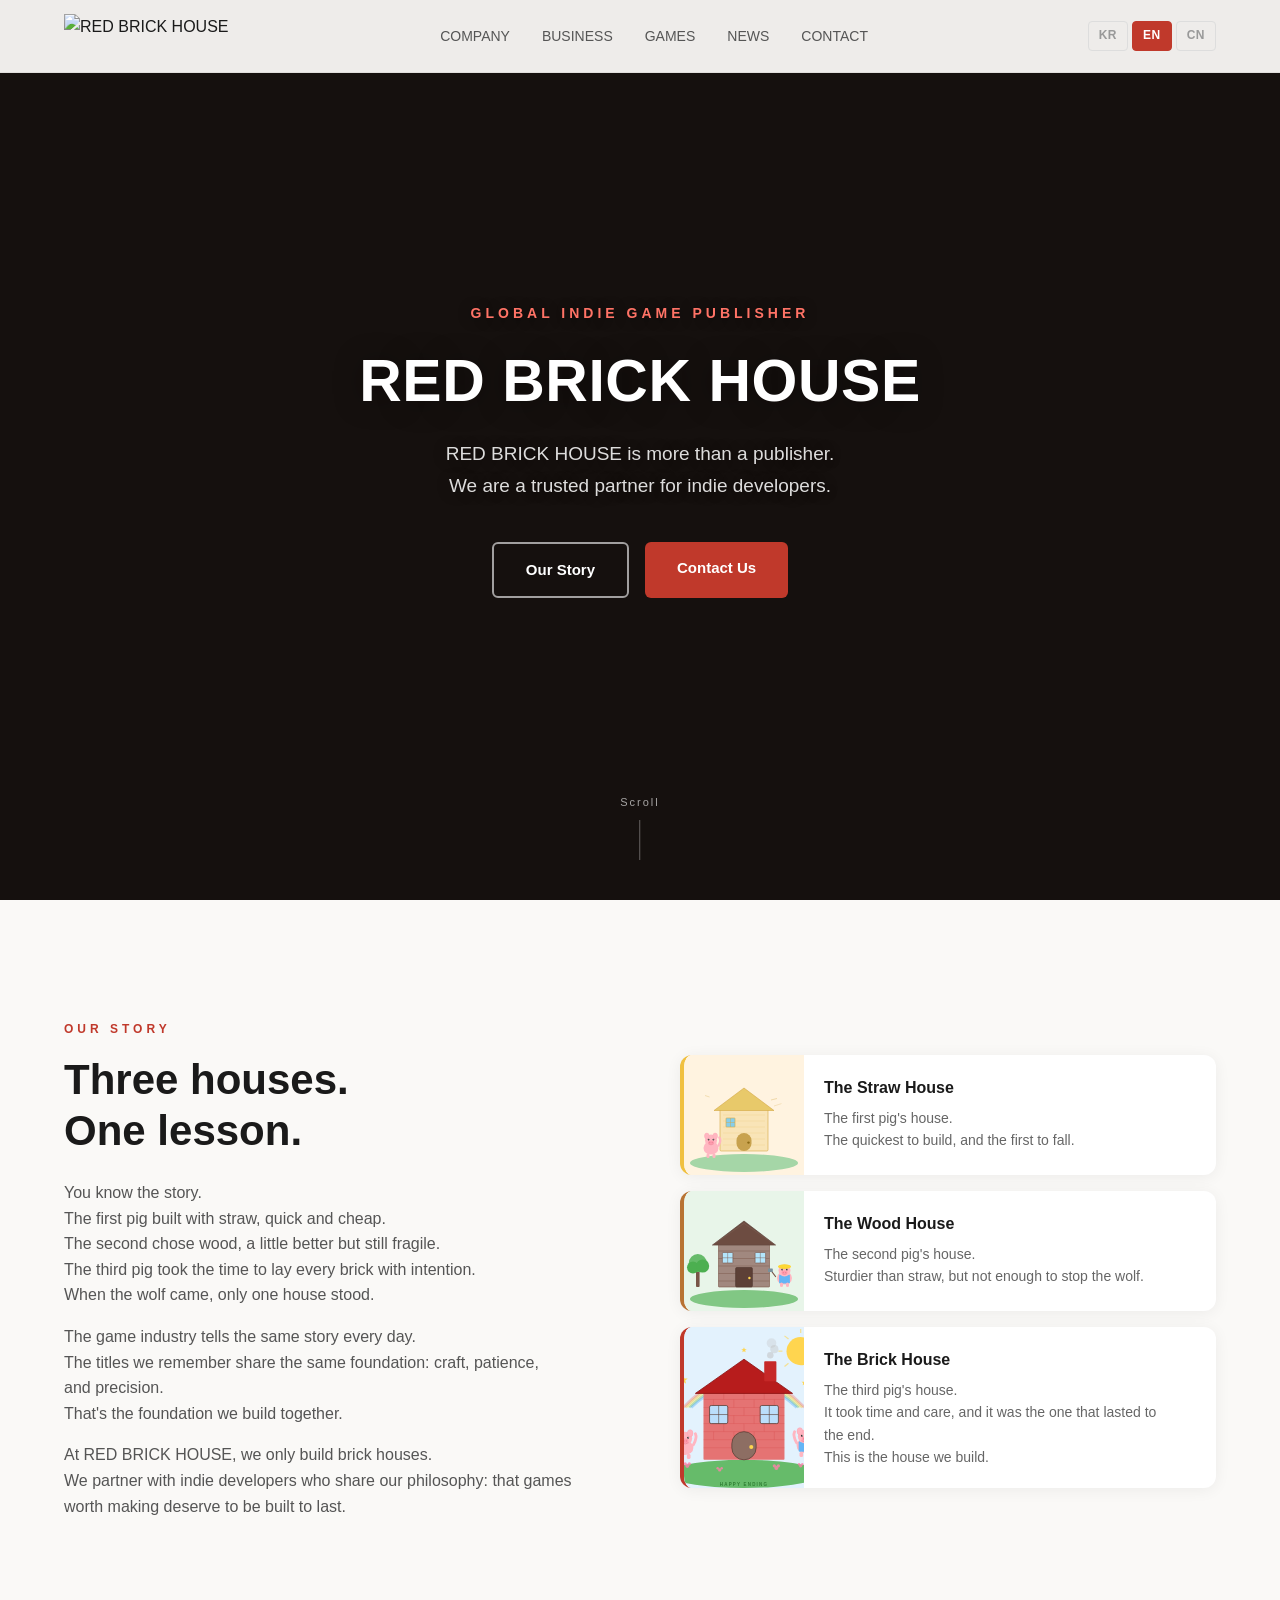
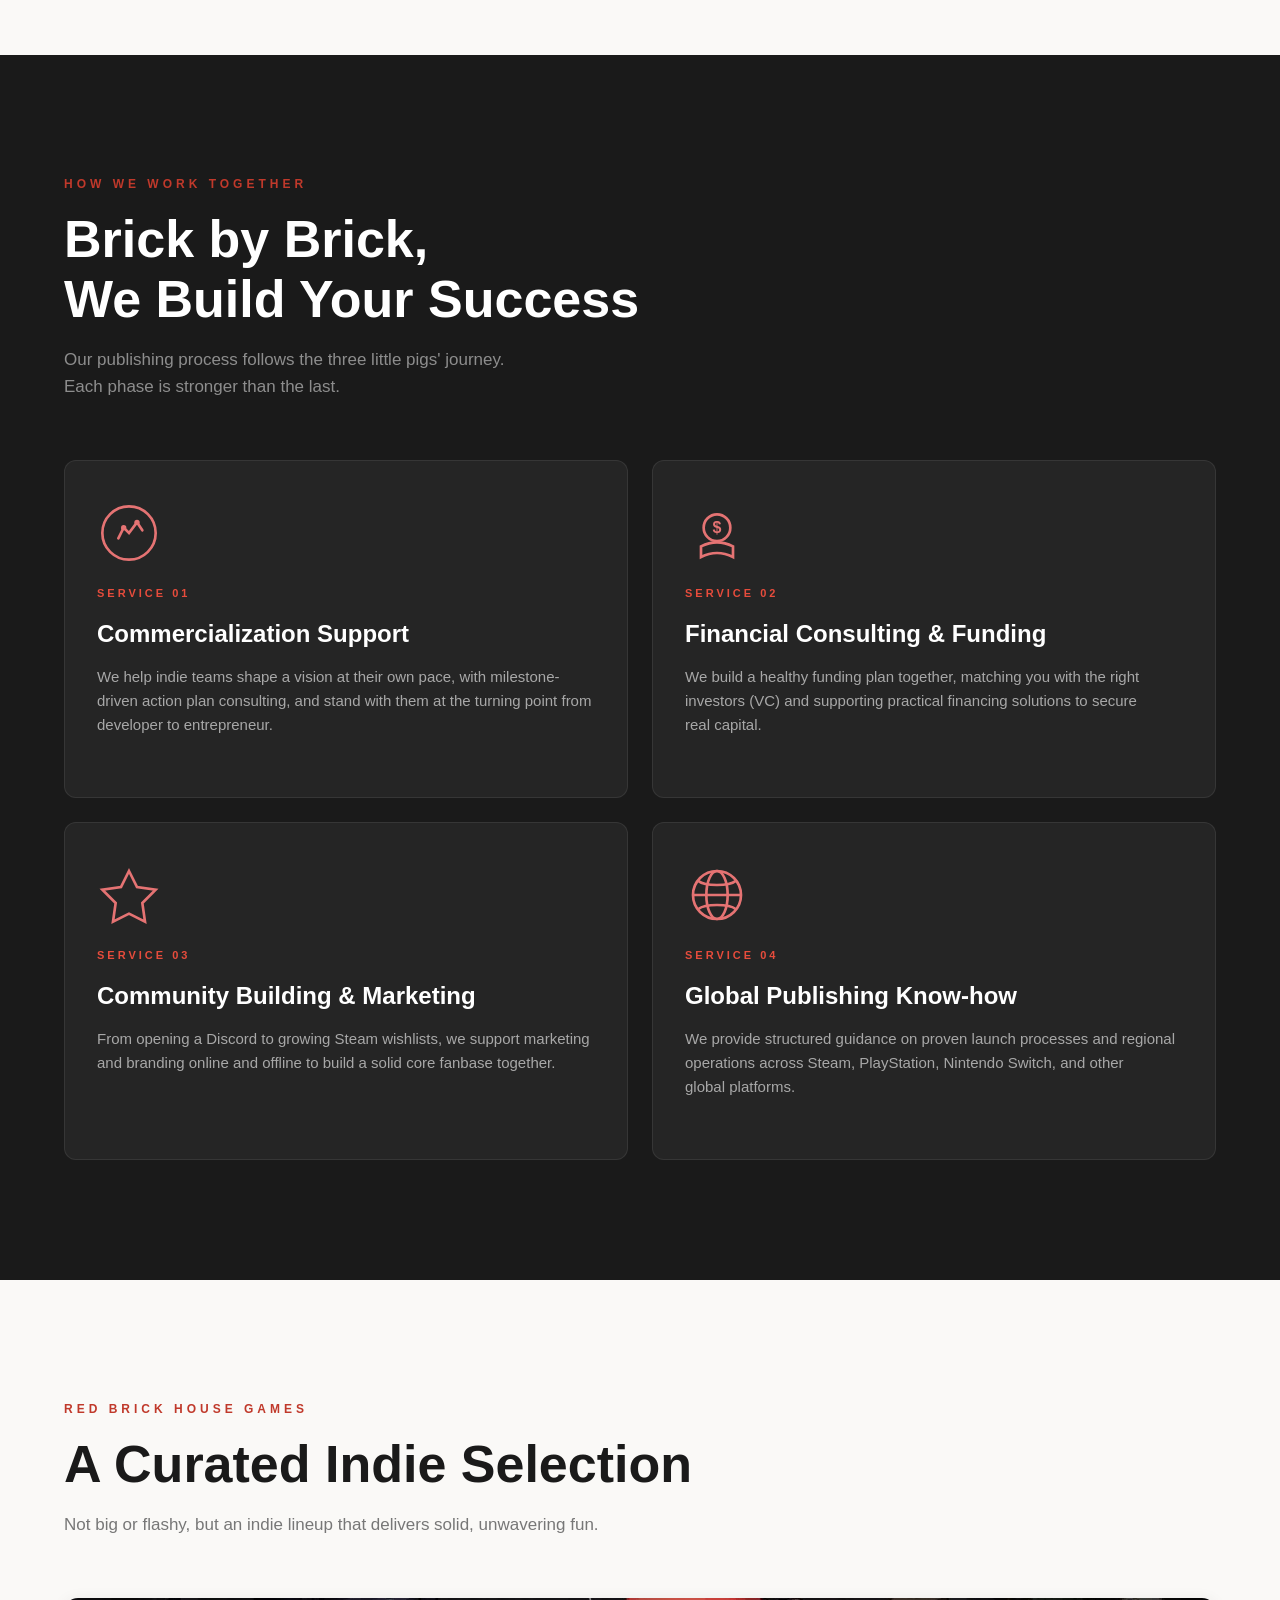
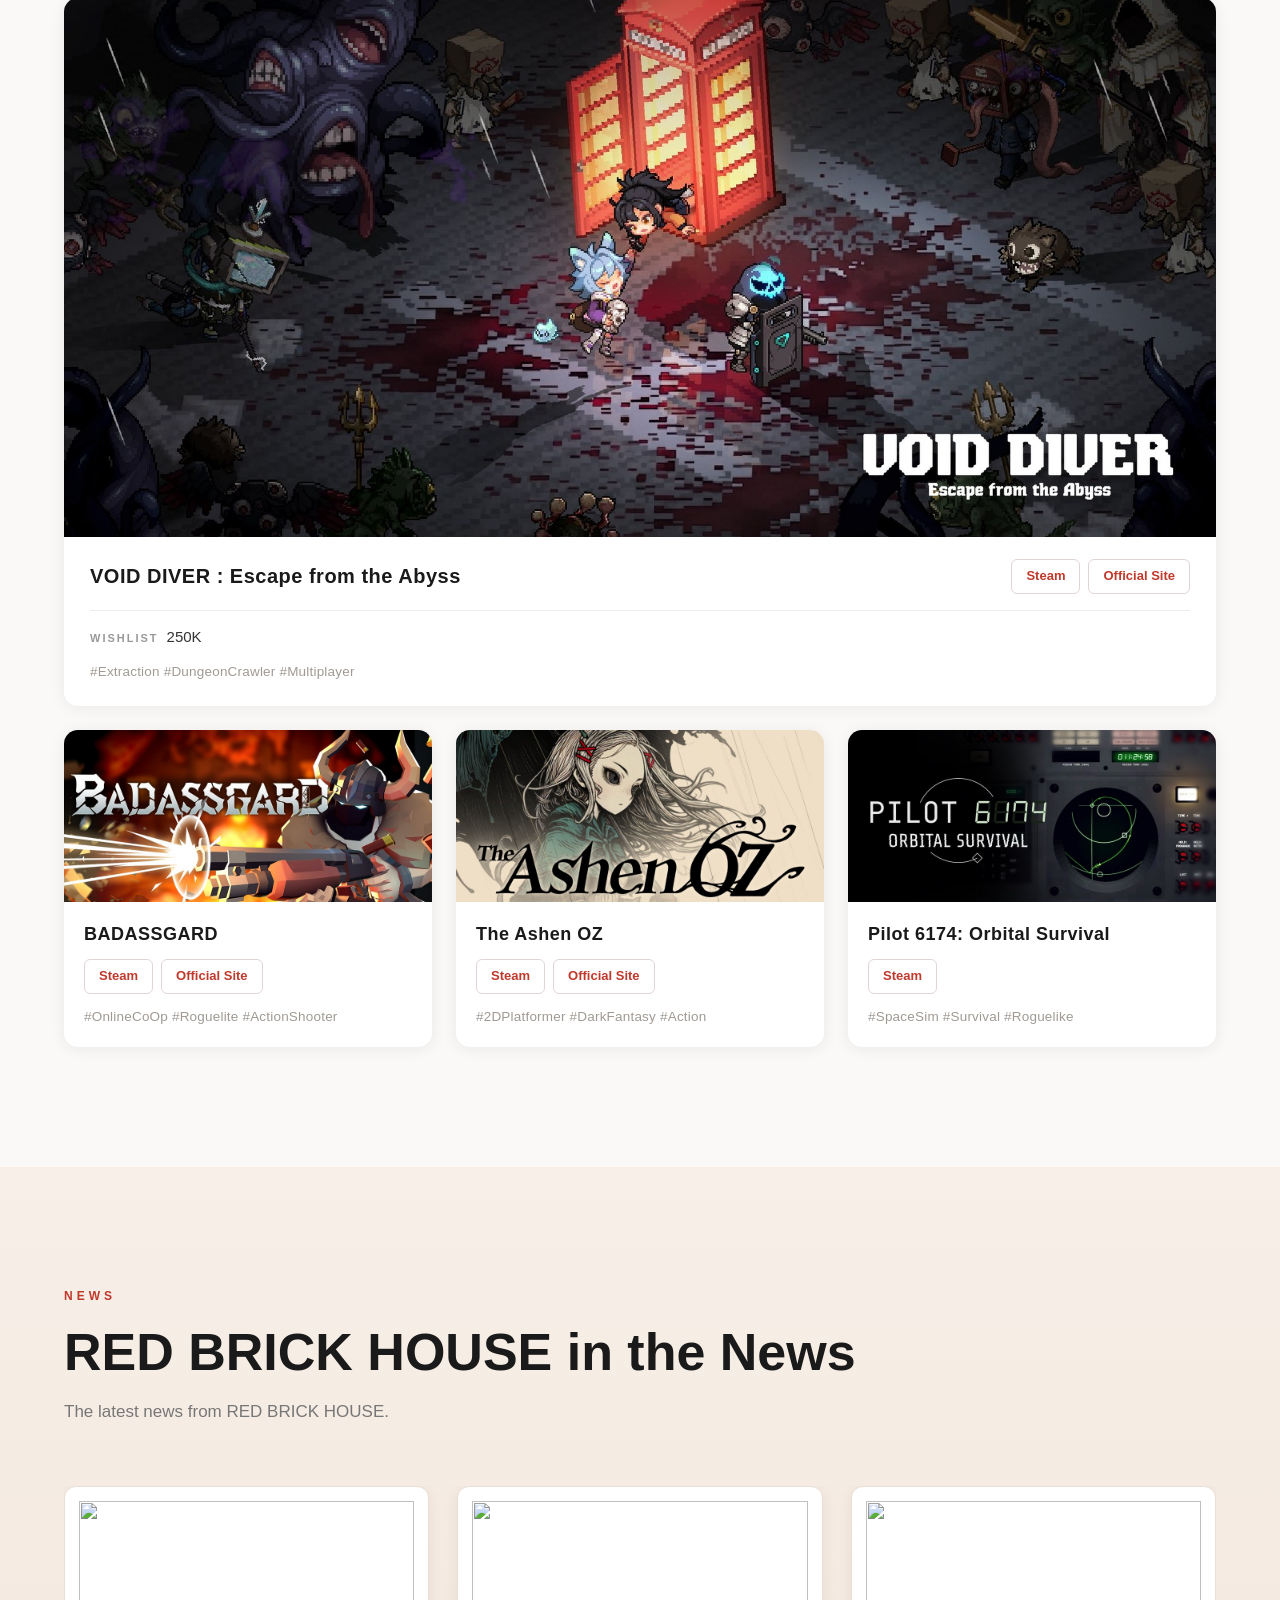
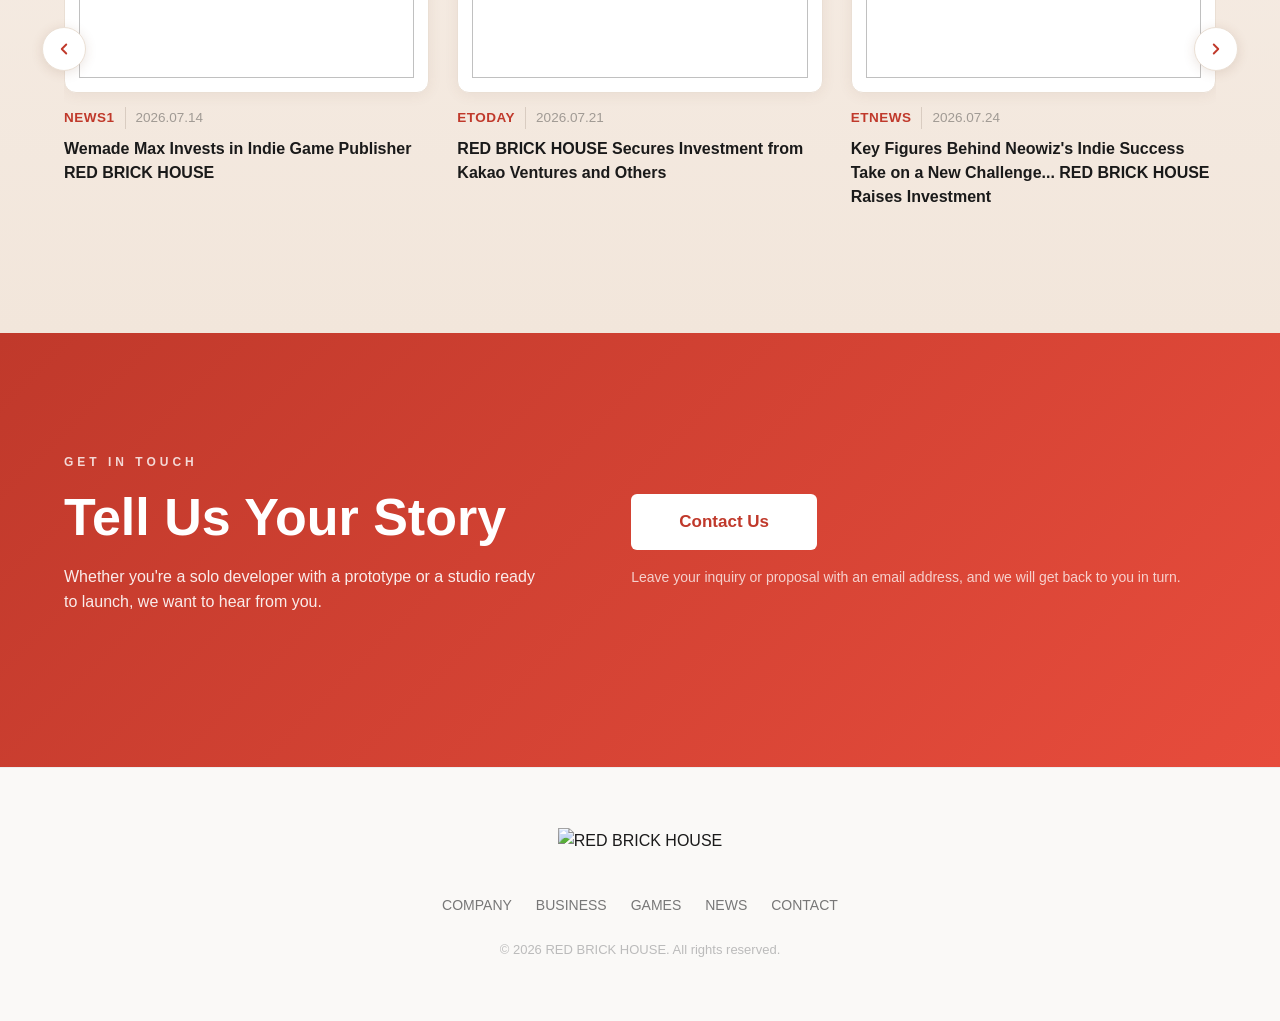
==== commit 1b265ae5: "Rotate the featured game at random and line up the other three at the capsule ratio" ====
--- a/en/index.html
+++ b/en/index.html
@@ -29,7 +29,7 @@
 <meta content="https://redbrickhouse.gg/img/og-image.png?v=20260906" name="twitter:image"/>
 <link crossorigin="" href="https://cdn.jsdelivr.net" rel="preconnect"/>
 <link href="https://cdn.jsdelivr.net/gh/orioncactus/pretendard@v1.3.9/dist/web/variable/pretendardvariable-dynamic-subset.min.css" rel="stylesheet"/>
-<link href="/style.css?v=20260907-1" rel="stylesheet"/>
+<link href="/style.css?v=20260907-2" rel="stylesheet"/>
 <script>
 (function () {
   var m = '/img/hero-bic2026.mp4?v=20260902-5', w = '/img/hero-bic2026.webm?v=20260902-5';
@@ -217,7 +217,7 @@
 <div class="portfolio-item featured">
 <div class="portfolio-thumb">
 <a href="https://store.steampowered.com/app/3438920/" rel="noopener" target="_blank">
-<img alt="VOID DIVER" class="port-img" src="/img/void-diver.jpg"/>
+<img alt="VOID DIVER" class="port-img" src="/img/void-diver-capsule.jpg"/>
 </a>
 </div>
 <div class="pcard-body">
@@ -285,6 +285,19 @@
 </div>
 </div>
 </div>
+<script>
+    (function () {
+      var grid = document.querySelector('.portfolio-grid');
+      if (!grid) return;
+      var items = Array.prototype.slice.call(grid.querySelectorAll('.portfolio-item'));
+      if (items.length < 2) return;
+      var pick = items[Math.floor(Math.random() * items.length)];
+      items.forEach(function (el) { el.classList.remove('featured'); el.classList.add('pcard'); });
+      pick.classList.remove('pcard');
+      pick.classList.add('featured');
+      grid.insertBefore(pick, grid.firstChild);
+    })();
+    </script>
 </div>
 </section>
 <!-- News -->
--- a/style.css
+++ b/style.css
@@ -198,18 +198,23 @@
 }
 
 /* === PORTFOLIO === */
-.portfolio-grid { display: grid; grid-template-columns: repeat(2, 1fr); gap: 24px; }
+.portfolio-grid { display: grid; grid-template-columns: repeat(3, 1fr); gap: 24px; }
 .portfolio-item {
   background: #fff; border-radius: 14px; overflow: hidden;
   box-shadow: 0 2px 16px rgba(0,0,0,0.07);
+  display: flex; flex-direction: column;
 }
 .portfolio-item.featured { grid-column: 1 / -1; }
-.portfolio-item.featured .portfolio-thumb { padding-bottom: 38.4%; }
-.portfolio-item.pcard .portfolio-thumb { padding-bottom: 46.74%; }
+/* All game art is cut to the Steam header capsule ratio (920x430) */
 .portfolio-thumb {
   position: relative; overflow: hidden;
-  padding-bottom: 56.25%;
-}
+  padding-bottom: 46.74%;
+}
+.portfolio-item.pcard .pcard-body { padding: 18px 20px 20px; flex: 1; display: flex; flex-direction: column; }
+.portfolio-item.pcard .pcard-head { flex-direction: column; align-items: flex-start; gap: 10px; }
+.portfolio-item.pcard .pcard-body h3 { font-size: 18px; }
+.portfolio-item.pcard .pcard-stats { display: none; }
+.portfolio-item.pcard .pcard-tags { margin-top: auto; padding-top: 12px; }
 .port-img {
   position: absolute; inset: 0; width: 100%; height: 100%; object-fit: cover;
 }
@@ -385,8 +390,8 @@
   /* Portfolio mobile */
   .portfolio-grid { grid-template-columns: 1fr; gap: 16px; }
   .portfolio-item.large { grid-column: span 1; }
-  .portfolio-thumb, .portfolio-item.large .portfolio-thumb { padding-bottom: 65%; }
-  .portfolio-item.pcard .portfolio-thumb { padding-bottom: 46.74%; }
+  .portfolio-item.pcard .pcard-body { padding: 20px 22px 22px; }
+  .portfolio-item.pcard .pcard-body h3 { font-size: 20px; }
 
   .btn-large { padding: 16px 36px; font-size: 15px; }
 
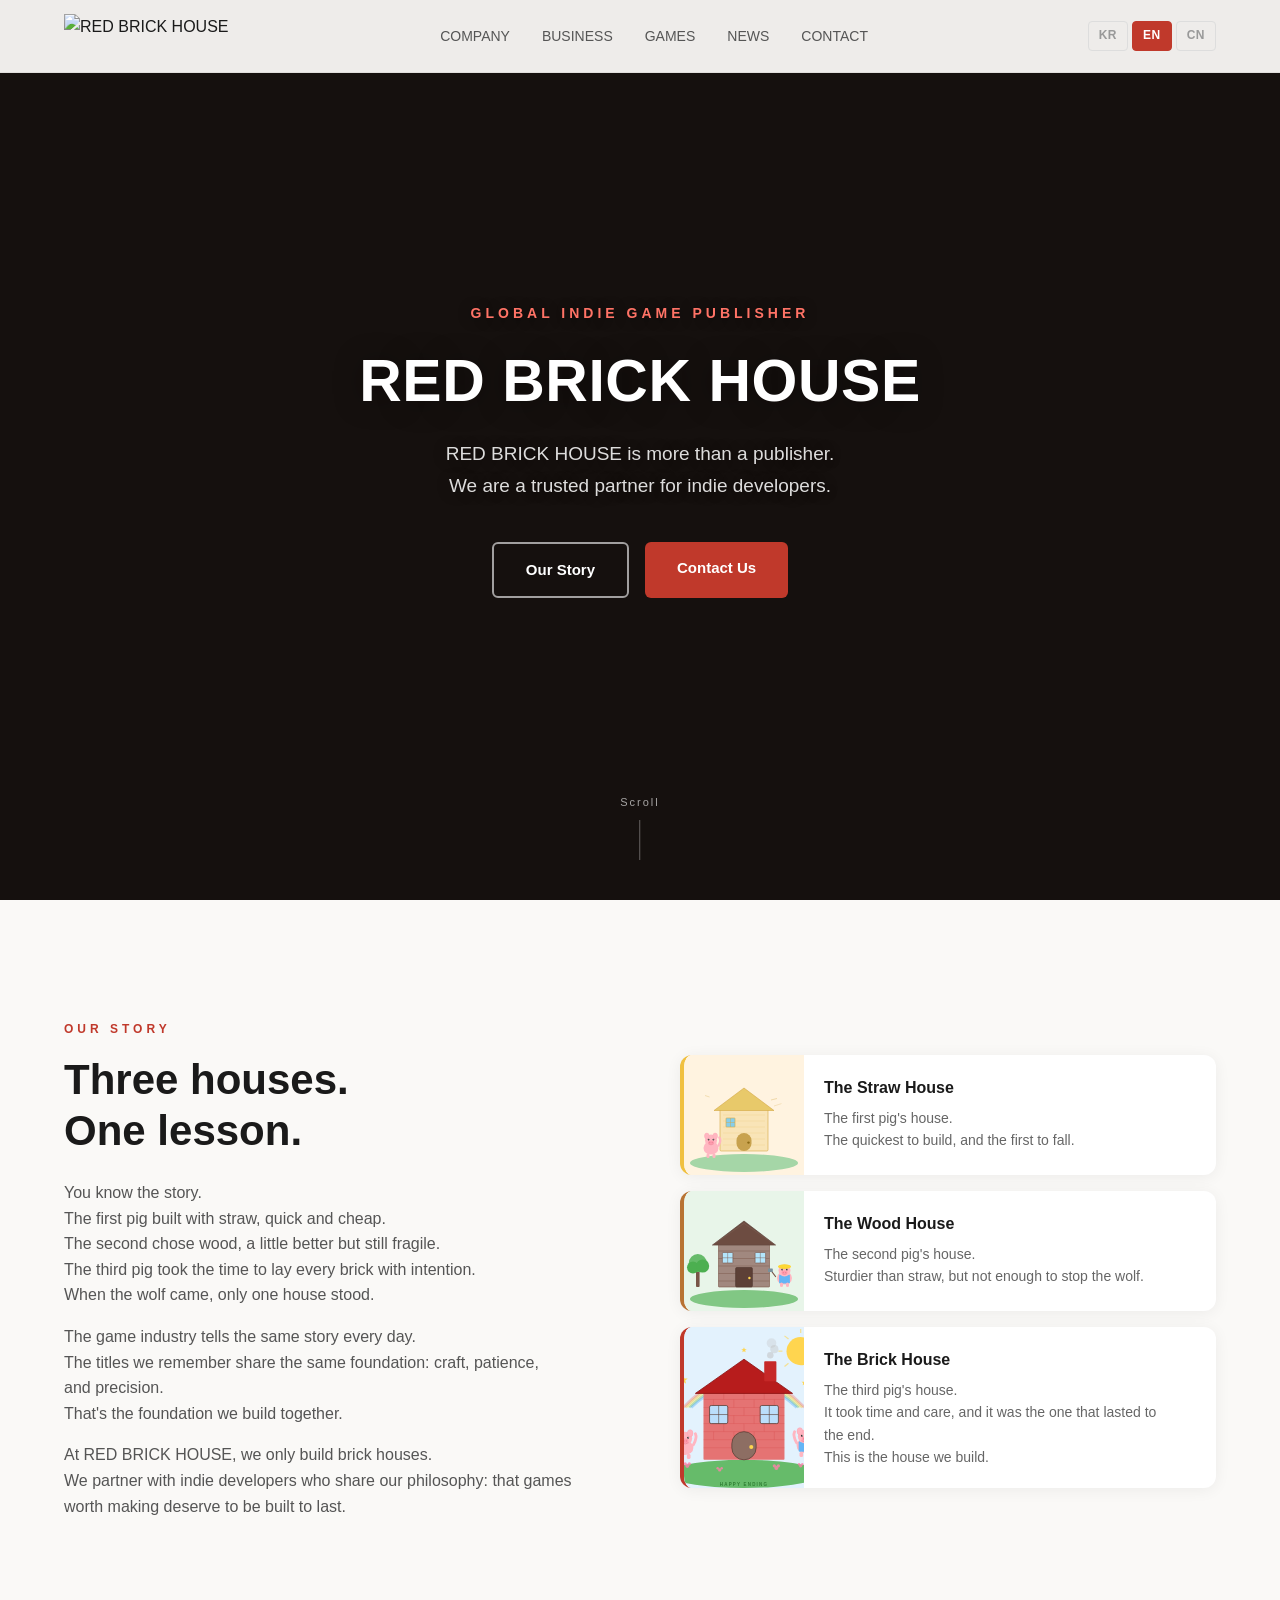
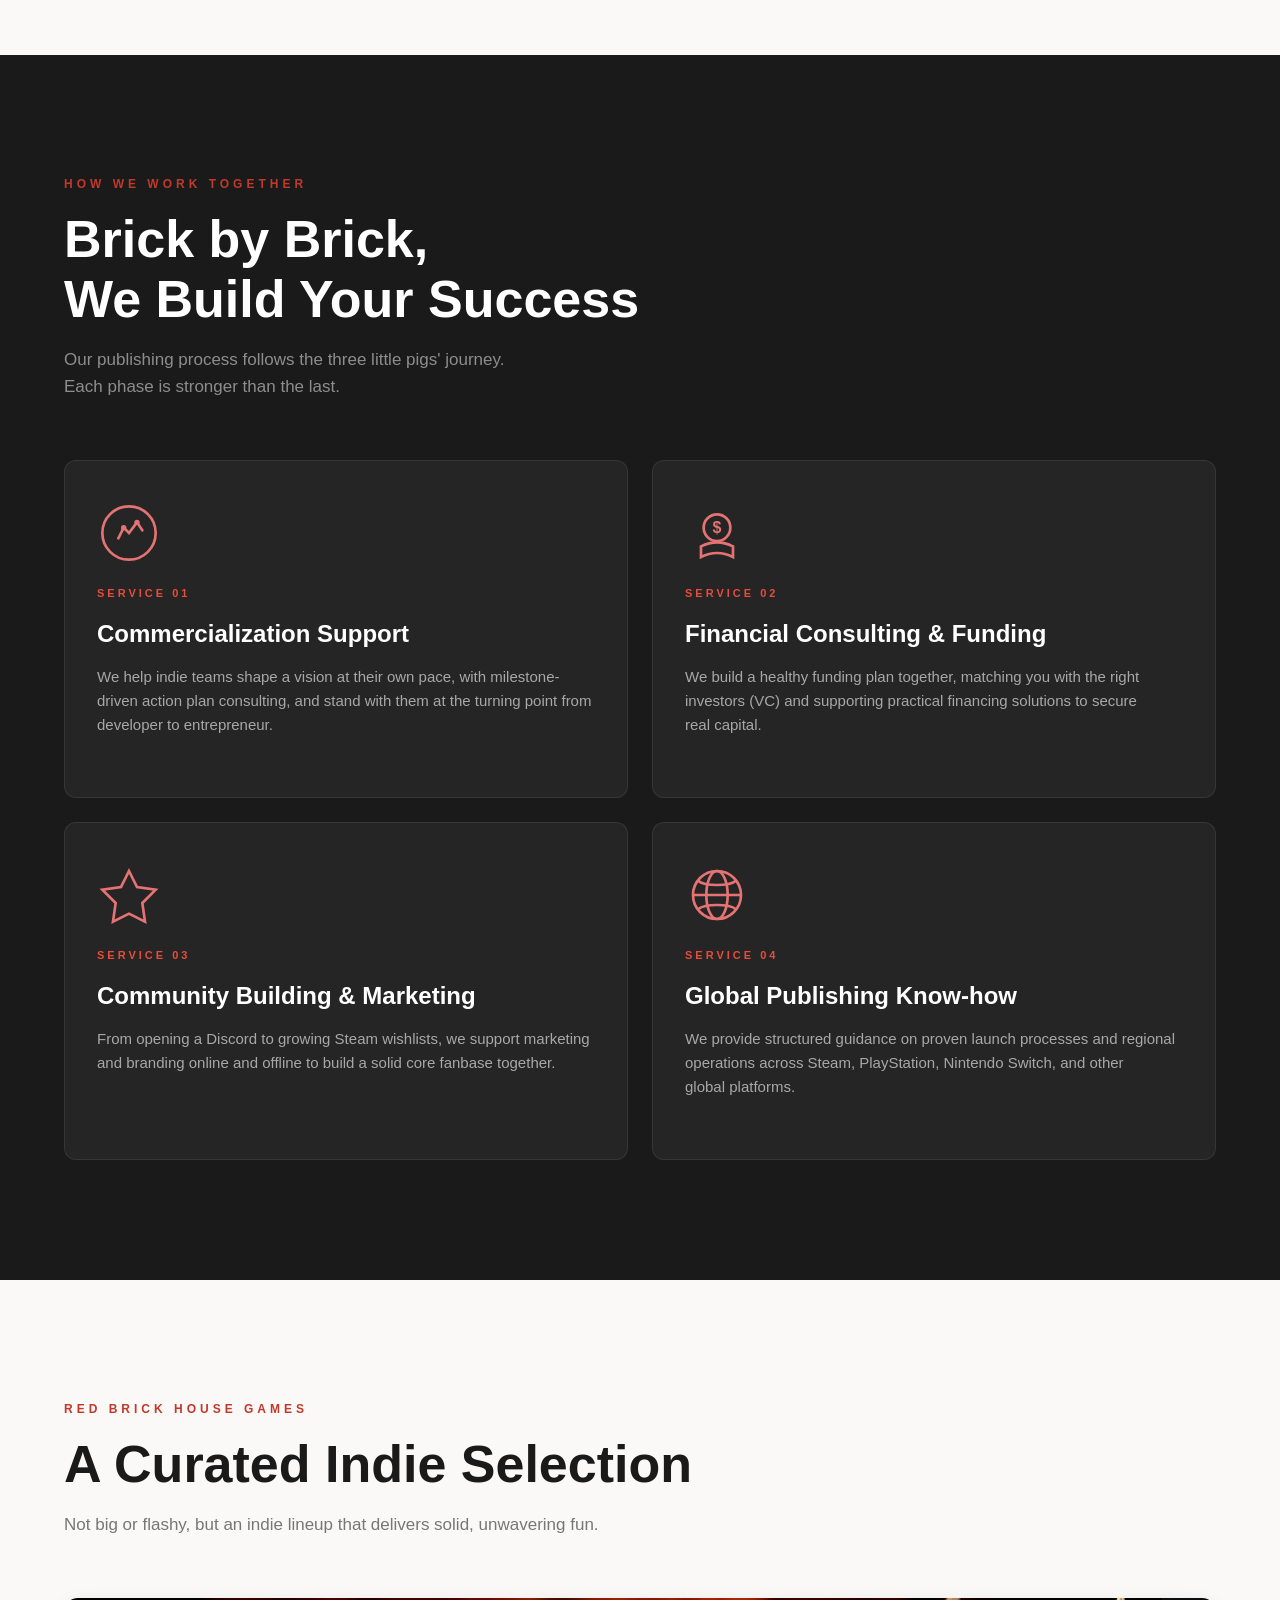
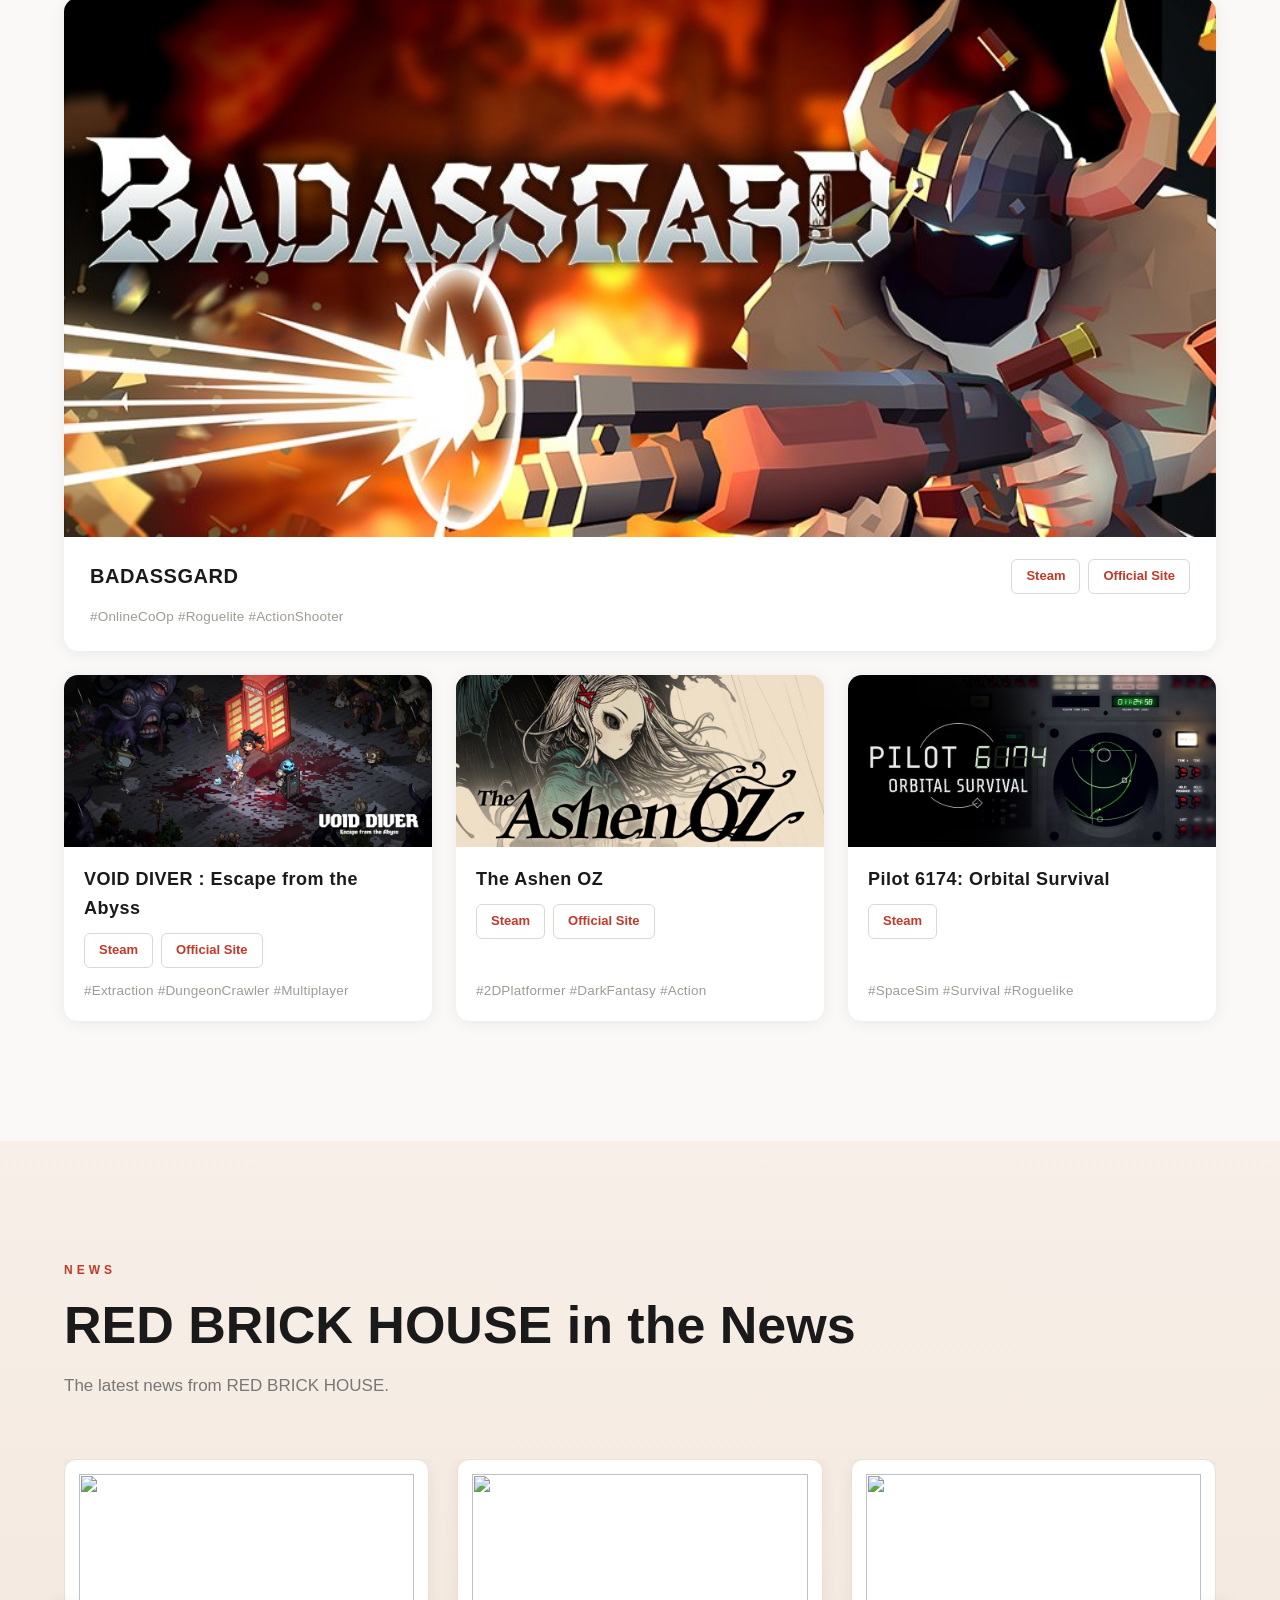
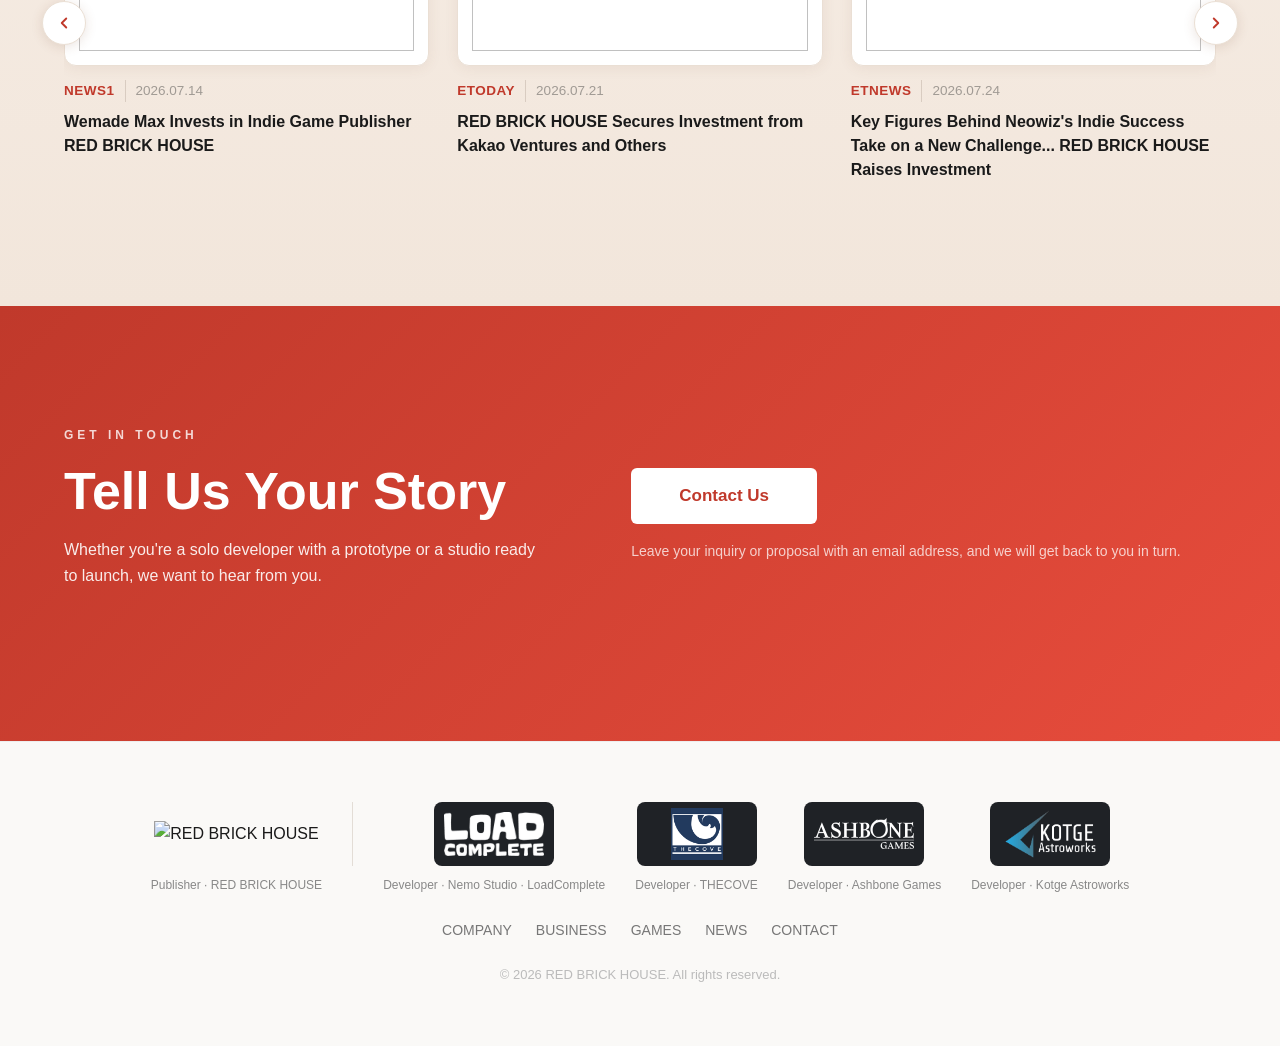
==== commit fc4e5edb: "Add publisher and developer lockup to the footer" ====
--- a/en/index.html
+++ b/en/index.html
@@ -29,7 +29,7 @@
 <meta content="https://redbrickhouse.gg/img/og-image.png?v=20260906" name="twitter:image"/>
 <link crossorigin="" href="https://cdn.jsdelivr.net" rel="preconnect"/>
 <link href="https://cdn.jsdelivr.net/gh/orioncactus/pretendard@v1.3.9/dist/web/variable/pretendardvariable-dynamic-subset.min.css" rel="stylesheet"/>
-<link href="/style.css?v=20260907-2" rel="stylesheet"/>
+<link href="/style.css?v=20260908-1" rel="stylesheet"/>
 <script>
 (function () {
   var m = '/img/hero-bic2026.mp4?v=20260902-5', w = '/img/hero-bic2026.webm?v=20260902-5';
@@ -388,8 +388,28 @@
 <footer class="footer">
 <div class="container">
 <div class="footer-inner">
-<div class="footer-brand">
-<img alt="RED BRICK HOUSE" class="logo-img logo-img-footer" src="/img/ci-logo.svg"/>
+<div class="partners">
+<div class="partner partner-pub">
+<span class="p-tile p-tile-plain"><img alt="RED BRICK HOUSE" class="logo-img logo-img-footer" src="/img/ci-logo.svg"/></span>
+<span class="p-cap" data-i18n="pCapPub">Publisher · RED BRICK HOUSE</span>
+</div>
+<span aria-hidden="true" class="p-sep"></span>
+<div class="partner">
+<span class="p-tile"><img alt="LoadComplete" height="114" loading="lazy" src="/img/dev-loadcomplete.png" width="260"/></span>
+<span class="p-cap" data-i18n="pCapVd">Developer · Nemo Studio · LoadComplete</span>
+</div>
+<div class="partner">
+<span class="p-tile"><img alt="THECOVE" height="192" loading="lazy" src="/img/dev-thecove.png" width="192"/></span>
+<span class="p-cap" data-i18n="pCapCove">Developer · THECOVE</span>
+</div>
+<div class="partner">
+<span class="p-tile"><img alt="Ashbone Games" height="243" loading="lazy" src="/img/dev-ashbone.png" width="800"/></span>
+<span class="p-cap" data-i18n="pCapAshbone">Developer · Ashbone Games</span>
+</div>
+<div class="partner">
+<span class="p-tile"><img alt="Kotge Astroworks" height="160" loading="lazy" src="/img/dev-kotge.png" width="293"/></span>
+<span class="p-cap" data-i18n="pCapKotge">Developer · Kotge Astroworks</span>
+</div>
 </div>
 <div class="footer-links">
 <a data-i18n="navAbout" href="#about">COMPANY</a>
--- a/style.css
+++ b/style.css
@@ -316,6 +316,13 @@
 .footer-brand { display: flex; flex-direction: column; align-items: center; gap: 8px; }
 .logo-img-footer { height: 42px; }
 .footer-brand p { font-size: 14px; color: #999; }
+.partners { display: flex; align-items: flex-start; justify-content: center; gap: 30px; flex-wrap: wrap; }
+.partner { display: flex; flex-direction: column; align-items: center; gap: 10px; }
+.p-tile { display: flex; align-items: center; justify-content: center; box-sizing: border-box; width: 120px; height: 64px; padding: 6px 10px; background: #1f2226; border-radius: 8px; }
+.p-tile img { display: block; width: auto; height: auto; max-width: 100%; max-height: 100%; }
+.p-tile.p-tile-plain { background: none; width: auto; padding: 0; }
+.p-sep { width: 1px; height: 64px; background: #e3ddd6; }
+.p-cap { font-size: 12px; color: #888; letter-spacing: 0; white-space: nowrap; }
 .footer-links { display: flex; gap: 24px; flex-wrap: wrap; justify-content: center; }
 .footer-links a { font-size: 14px; color: #777; transition: color 0.2s; }
 .footer-links a:hover { color: #c0392b; }
@@ -333,7 +340,10 @@
   .about-grid { grid-template-columns: 1fr; gap: 48px; }
   .services-grid { grid-template-columns: 1fr; }
   .contact-grid { grid-template-columns: 1fr; gap: 48px; }
-}
+  .partner-pub { flex-basis: 100%; }
+  .p-sep { display: none; }
+}
+
 @media (max-width: 768px) {
   /* Nav mobile */
   .nav-inner { height: 60px; }
@@ -411,6 +421,9 @@
 
   /* Footer mobile */
   .footer { padding: 40px 0; }
+  .partners { gap: 18px 20px; }
+  .p-tile { width: 104px; height: 56px; }
+  .p-cap { white-space: normal; text-align: center; max-width: 124px; line-height: 1.35; }
   .footer-links { gap: 16px; }
   .footer-links a { font-size: 13px; }
 }
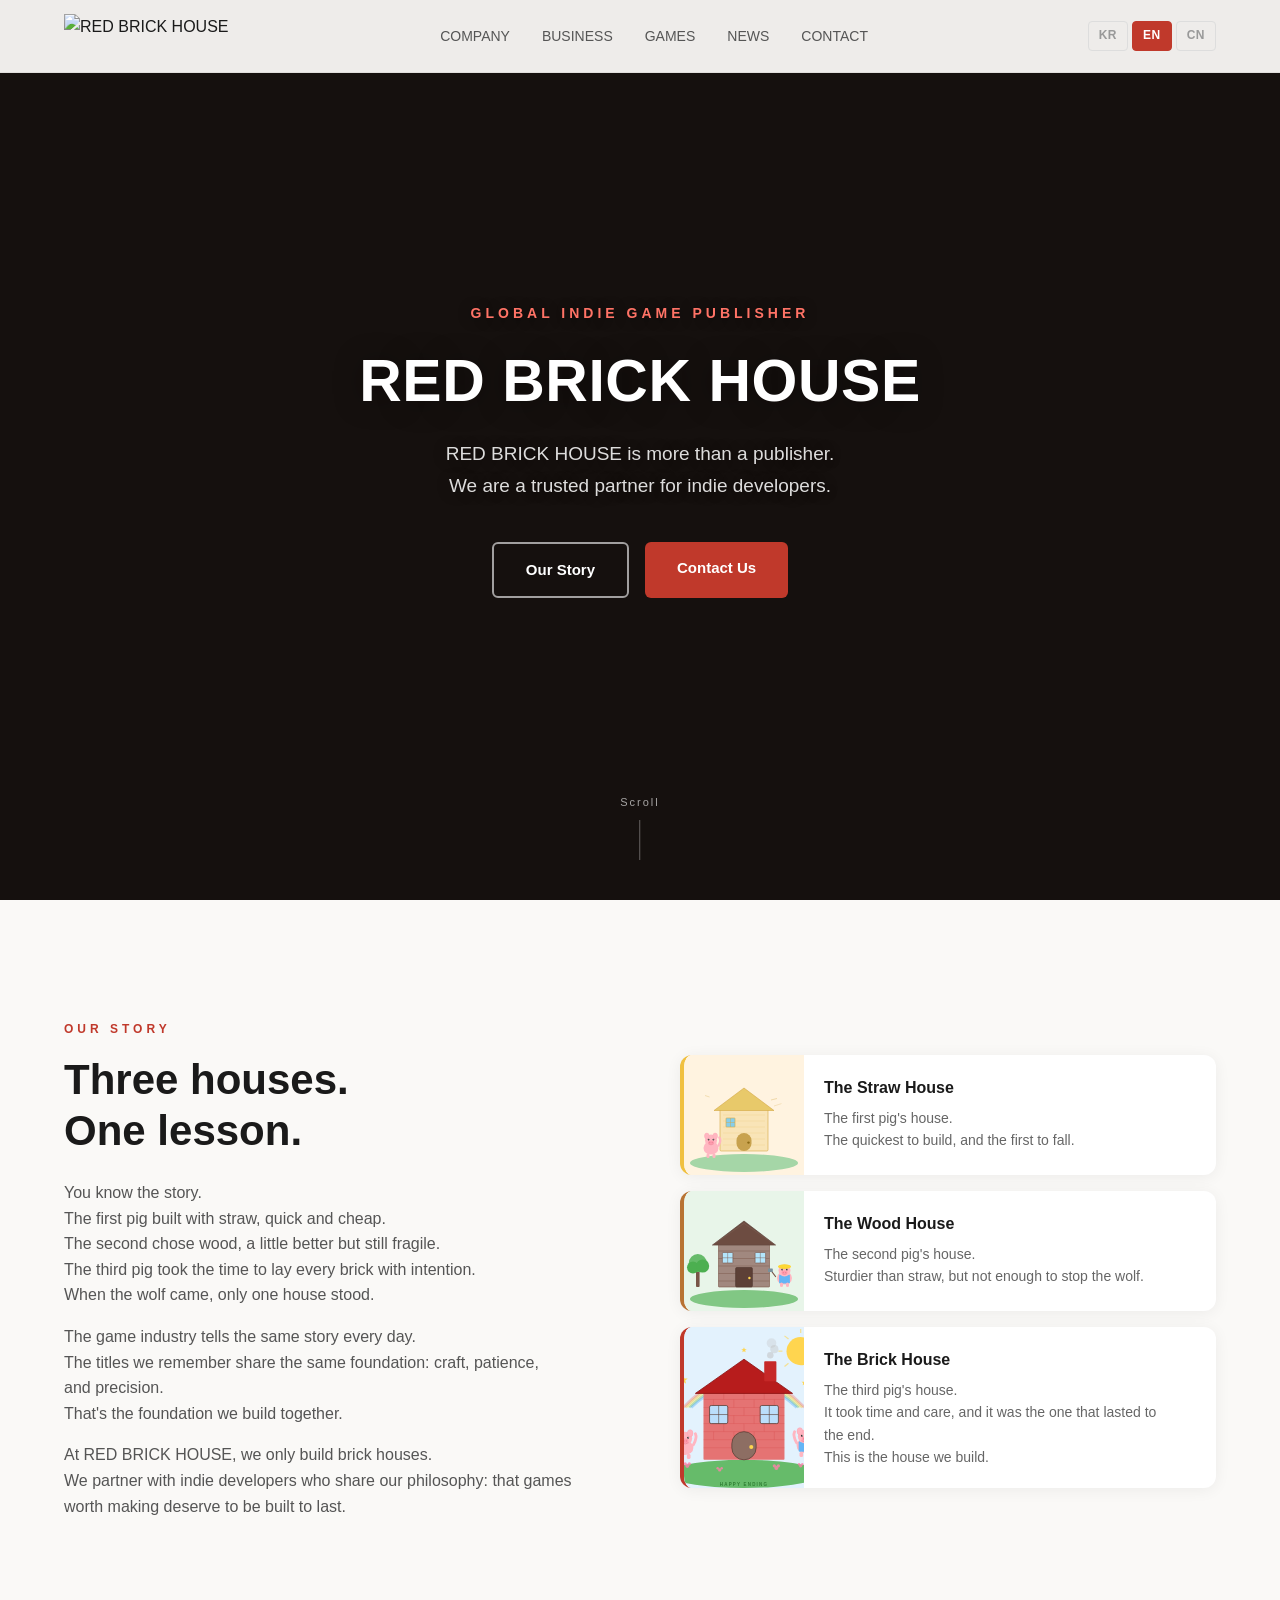
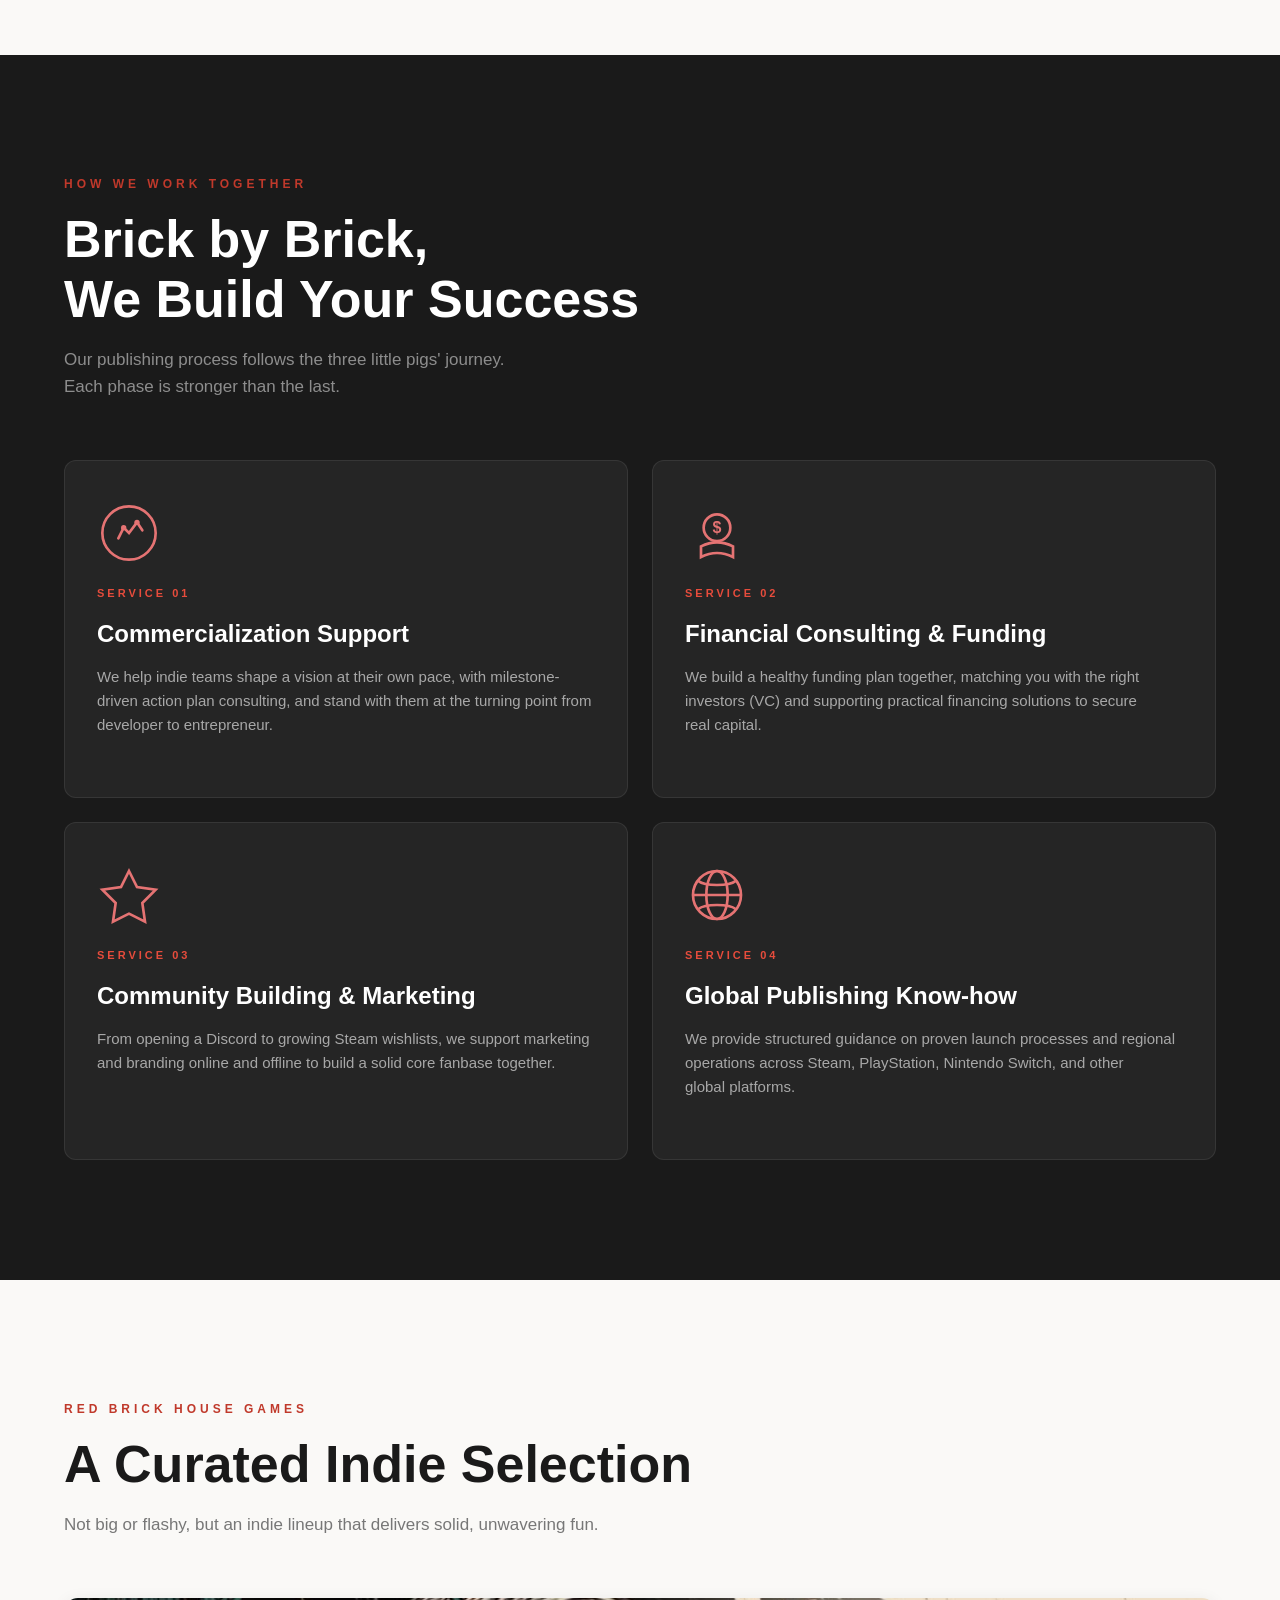
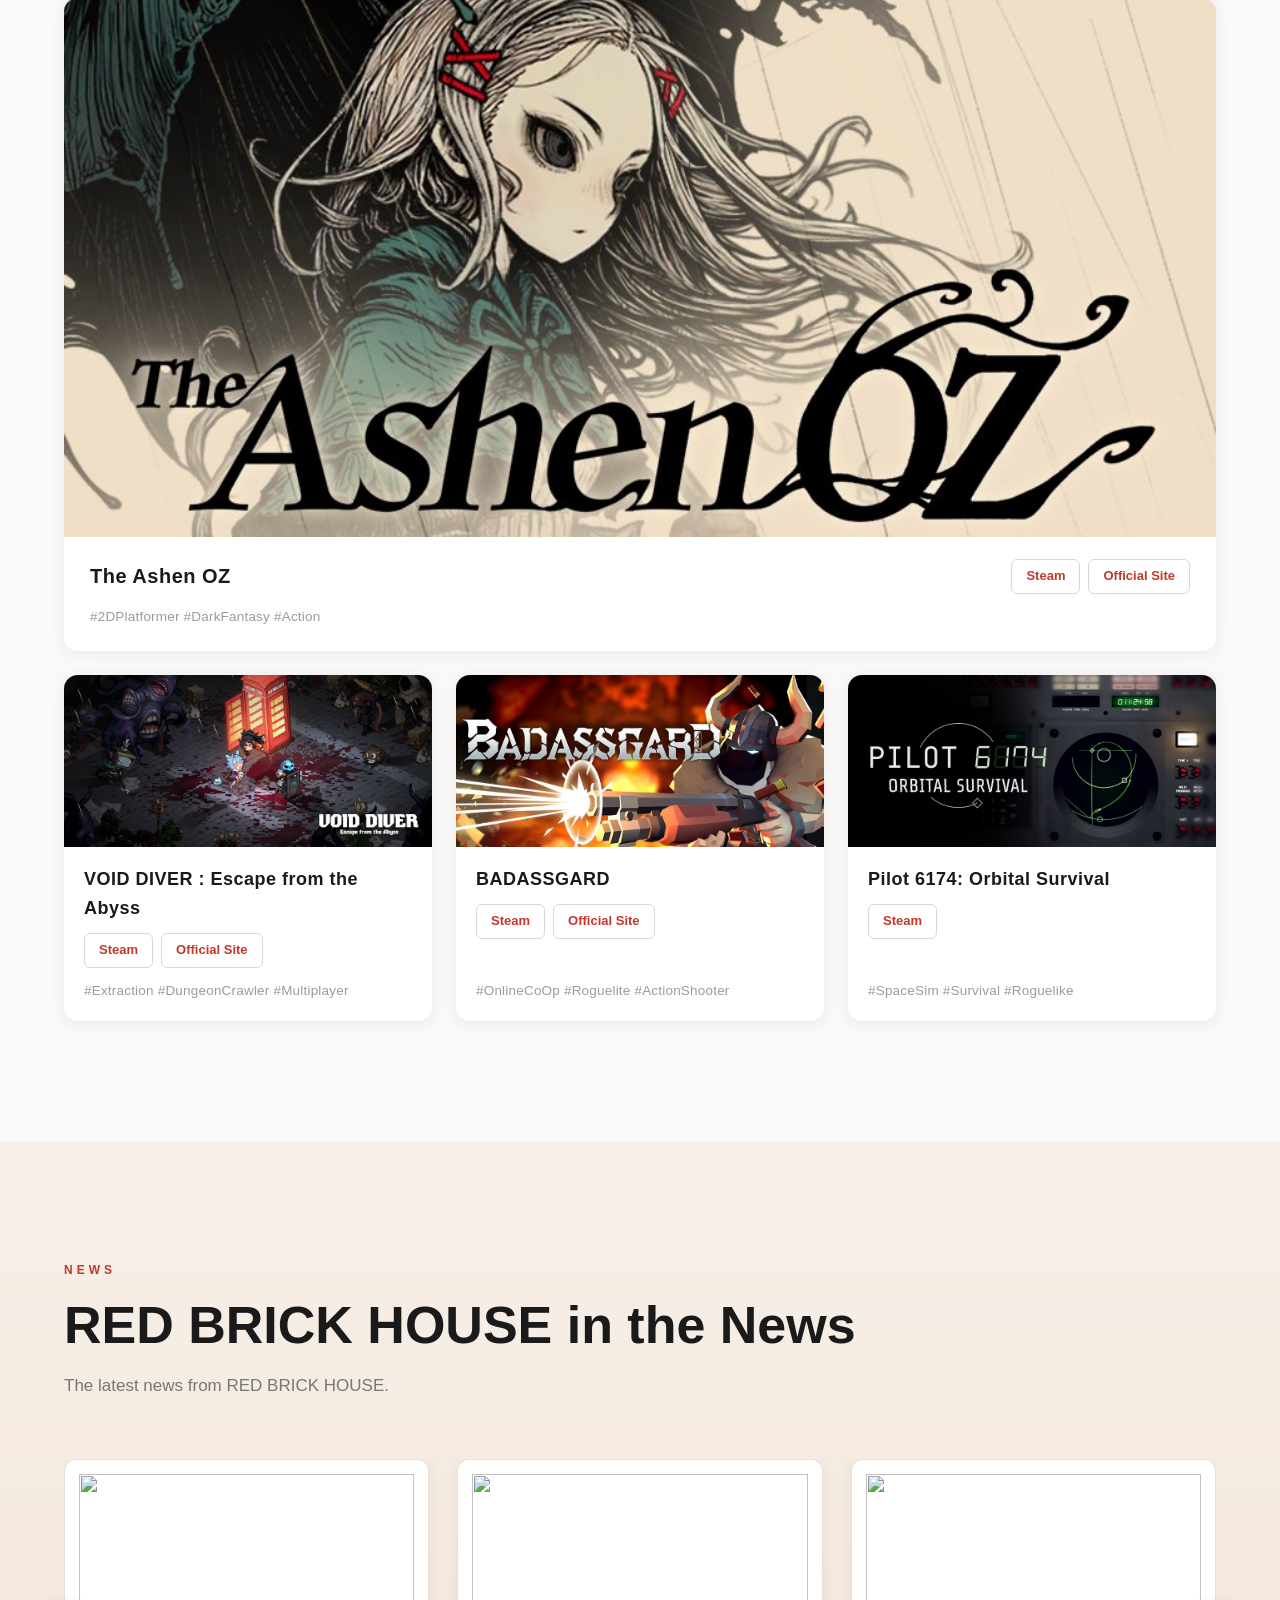
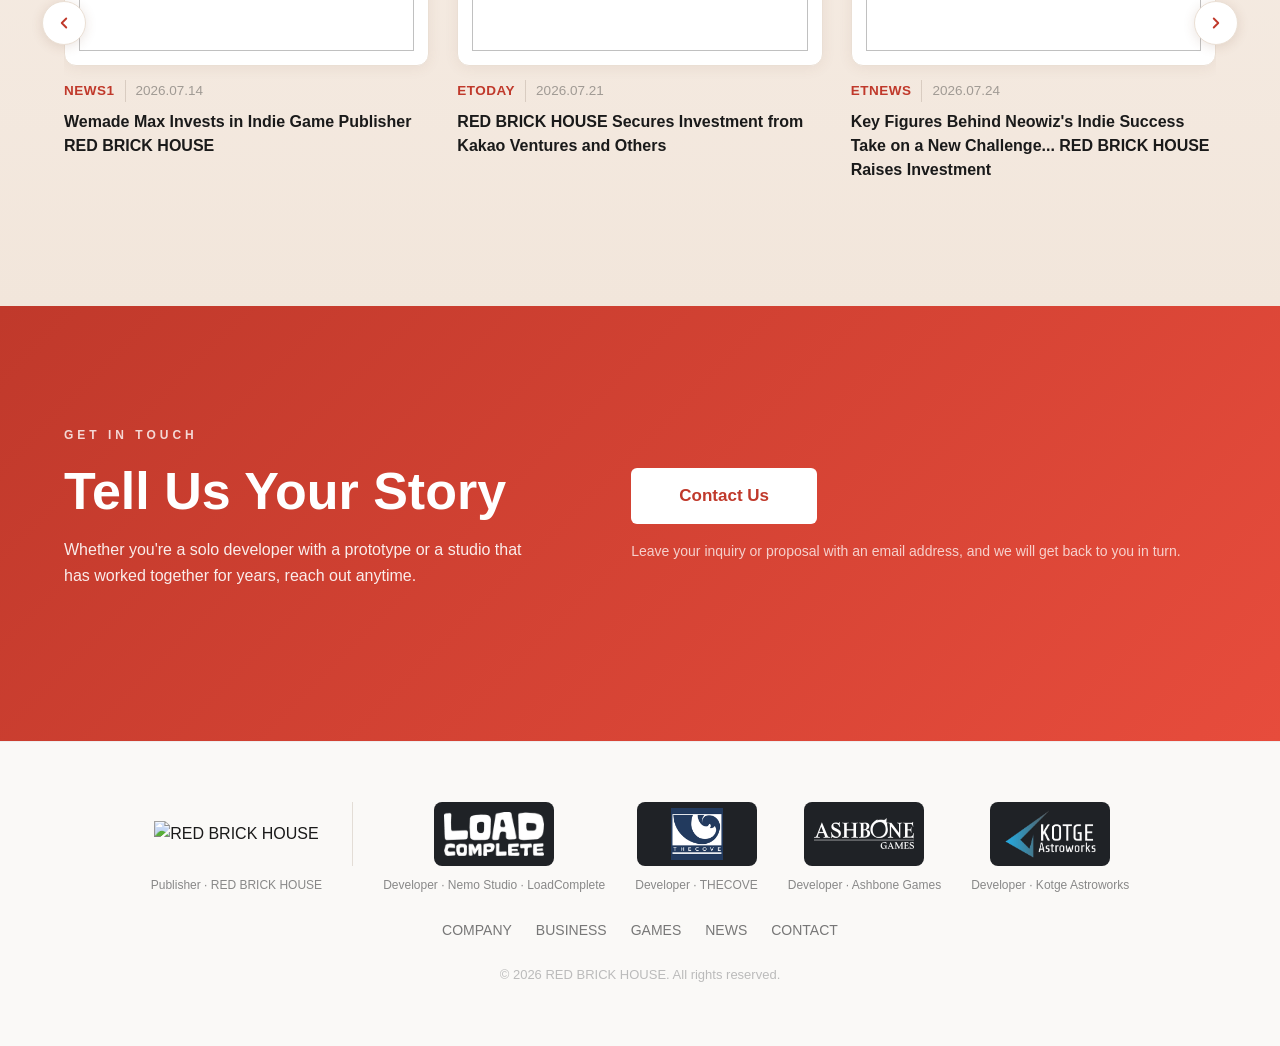
==== commit caa6f4f8: "Rotate the featured game every 10 seconds in sync and update the contact copy" ====
--- a/en/index.html
+++ b/en/index.html
@@ -29,7 +29,7 @@
 <meta content="https://redbrickhouse.gg/img/og-image.png?v=20260906" name="twitter:image"/>
 <link crossorigin="" href="https://cdn.jsdelivr.net" rel="preconnect"/>
 <link href="https://cdn.jsdelivr.net/gh/orioncactus/pretendard@v1.3.9/dist/web/variable/pretendardvariable-dynamic-subset.min.css" rel="stylesheet"/>
-<link href="/style.css?v=20260908-1" rel="stylesheet"/>
+<link href="/style.css?v=20260908-2" rel="stylesheet"/>
 <script>
 (function () {
   var m = '/img/hero-bic2026.mp4?v=20260902-5', w = '/img/hero-bic2026.webm?v=20260902-5';
@@ -291,11 +291,28 @@
       if (!grid) return;
       var items = Array.prototype.slice.call(grid.querySelectorAll('.portfolio-item'));
       if (items.length < 2) return;
-      var pick = items[Math.floor(Math.random() * items.length)];
-      items.forEach(function (el) { el.classList.remove('featured'); el.classList.add('pcard'); });
-      pick.classList.remove('pcard');
-      pick.classList.add('featured');
-      grid.insertBefore(pick, grid.firstChild);
+      var PERIOD = 10000; /* rotate every 10 seconds, synchronized to the clock for every visitor */
+      var current = -1;
+      function slot() { return Math.floor(Date.now() / PERIOD) % items.length; }
+      function feature(i) {
+        var pick = items[i];
+        items.forEach(function (el) { el.classList.remove('featured'); el.classList.add('pcard'); });
+        pick.classList.remove('pcard');
+        pick.classList.add('featured');
+        grid.insertBefore(pick, grid.firstChild);
+        current = i;
+      }
+      feature(slot());
+      function tick() {
+        var next = slot();
+        if (next !== current) {
+          grid.classList.add('is-rotating');
+          setTimeout(function () { feature(next); grid.classList.remove('is-rotating'); }, 260);
+        }
+        var wait = PERIOD - (Date.now() % PERIOD) + 20;
+        setTimeout(tick, wait);
+      }
+      setTimeout(tick, PERIOD - (Date.now() % PERIOD) + 20);
     })();
     </script>
 </div>
@@ -375,7 +392,7 @@
 <div class="contact-grid">
 <div class="contact-info">
 <h2 class="section-title" data-i18n="contactTitle">Tell Us Your Story</h2>
-<p data-i18n="contactDesc">Whether you're a solo developer with a prototype or a studio ready to launch, we want to hear from you.</p>
+<p data-i18n="contactDesc">Whether you're a solo developer with a prototype or a studio that has worked together for years, reach out anytime.</p>
 </div>
 <div class="contact-action">
 <button class="btn btn-primary btn-large" data-i18n="contactBtn" id="contactOpen" type="button">Contact Us</button>
--- a/style.css
+++ b/style.css
@@ -199,6 +199,8 @@
 
 /* === PORTFOLIO === */
 .portfolio-grid { display: grid; grid-template-columns: repeat(3, 1fr); gap: 24px; }
+.portfolio-grid { transition: opacity 0.26s ease; }
+.portfolio-grid.is-rotating { opacity: 0; }
 .portfolio-item {
   background: #fff; border-radius: 14px; overflow: hidden;
   box-shadow: 0 2px 16px rgba(0,0,0,0.07);
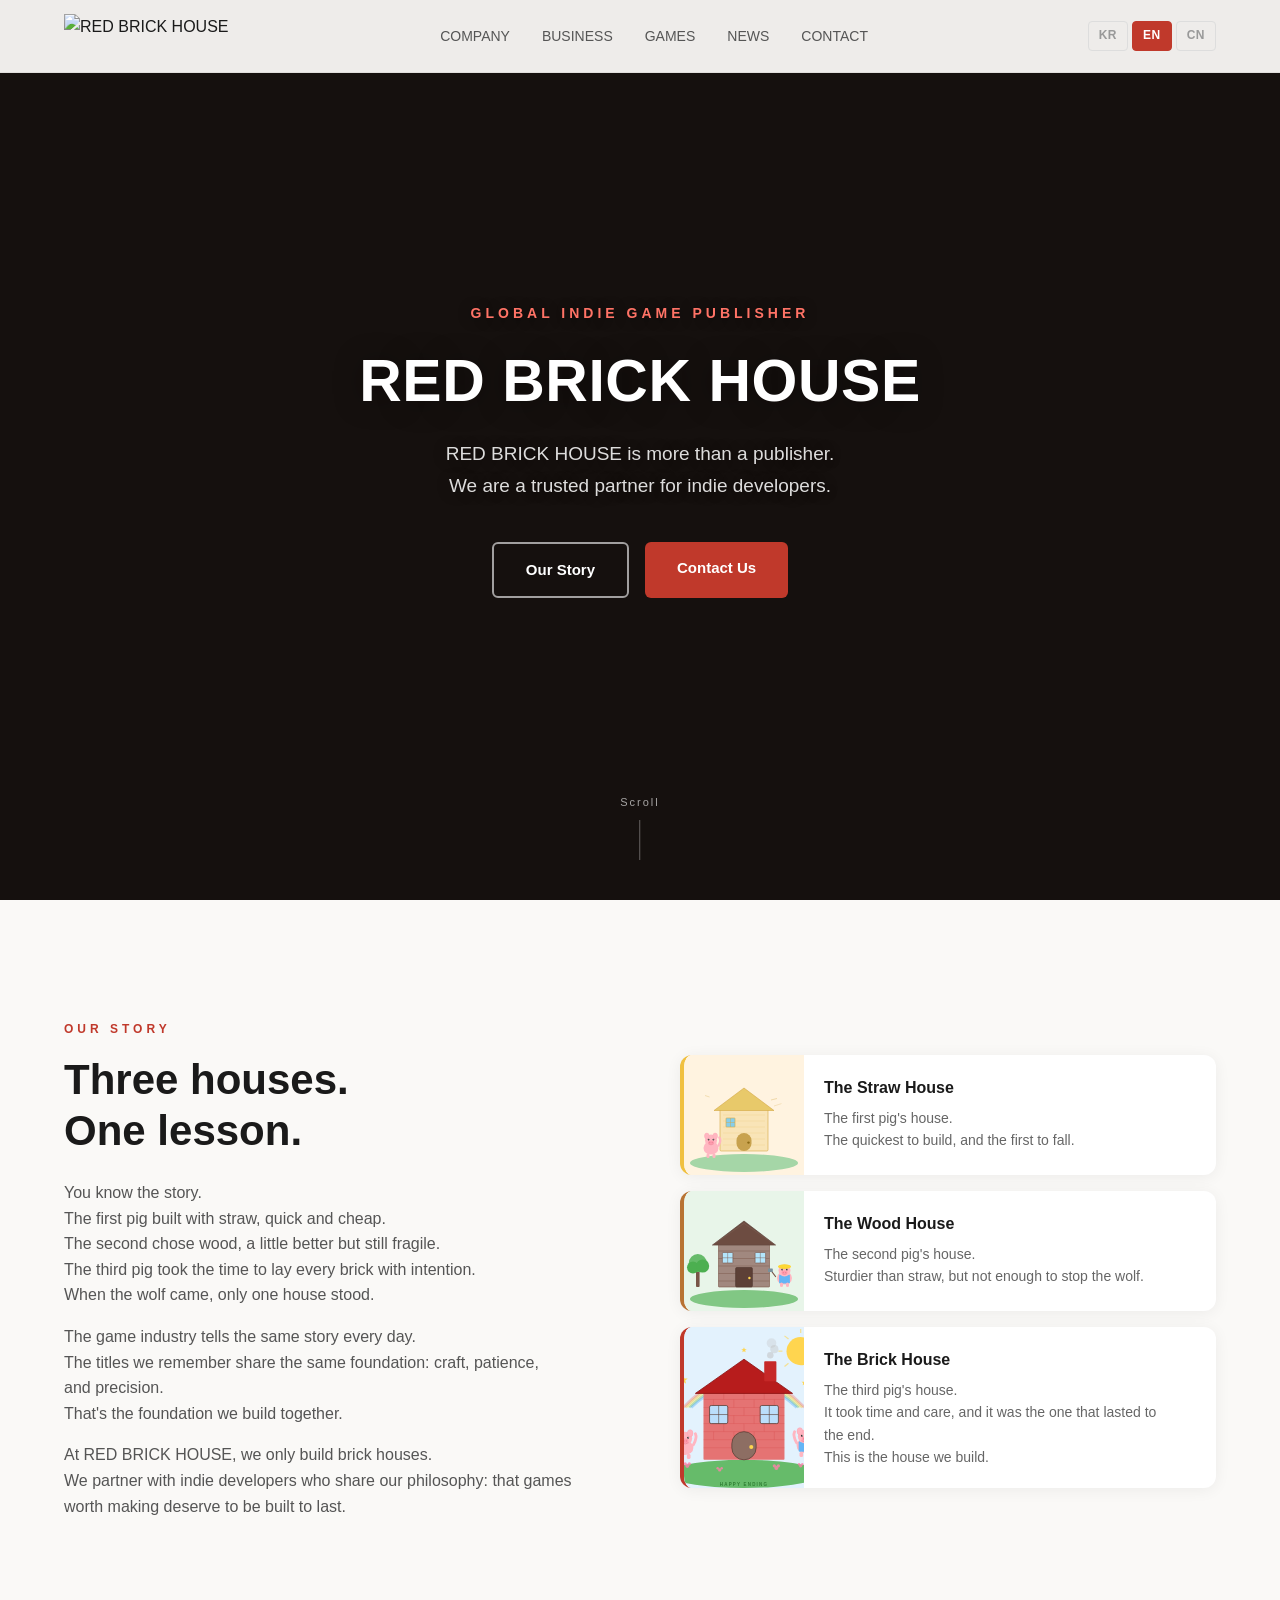
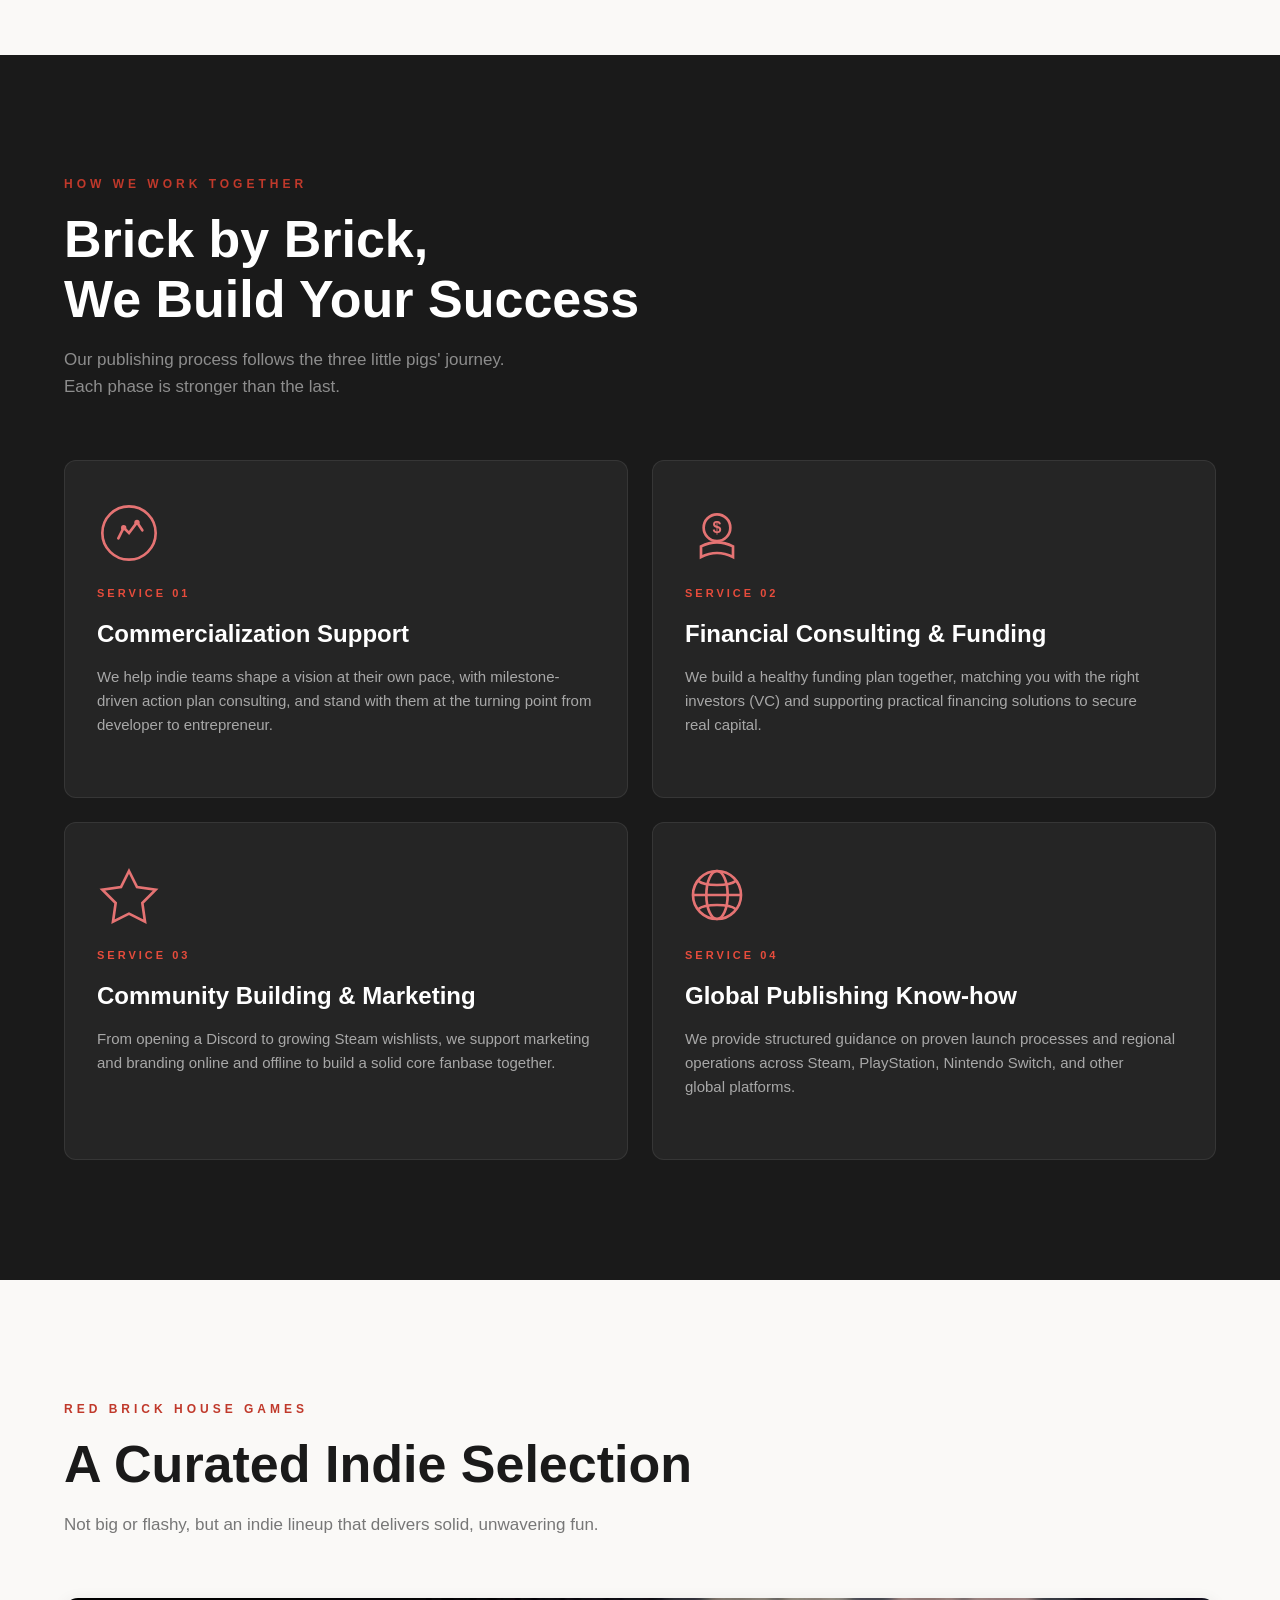
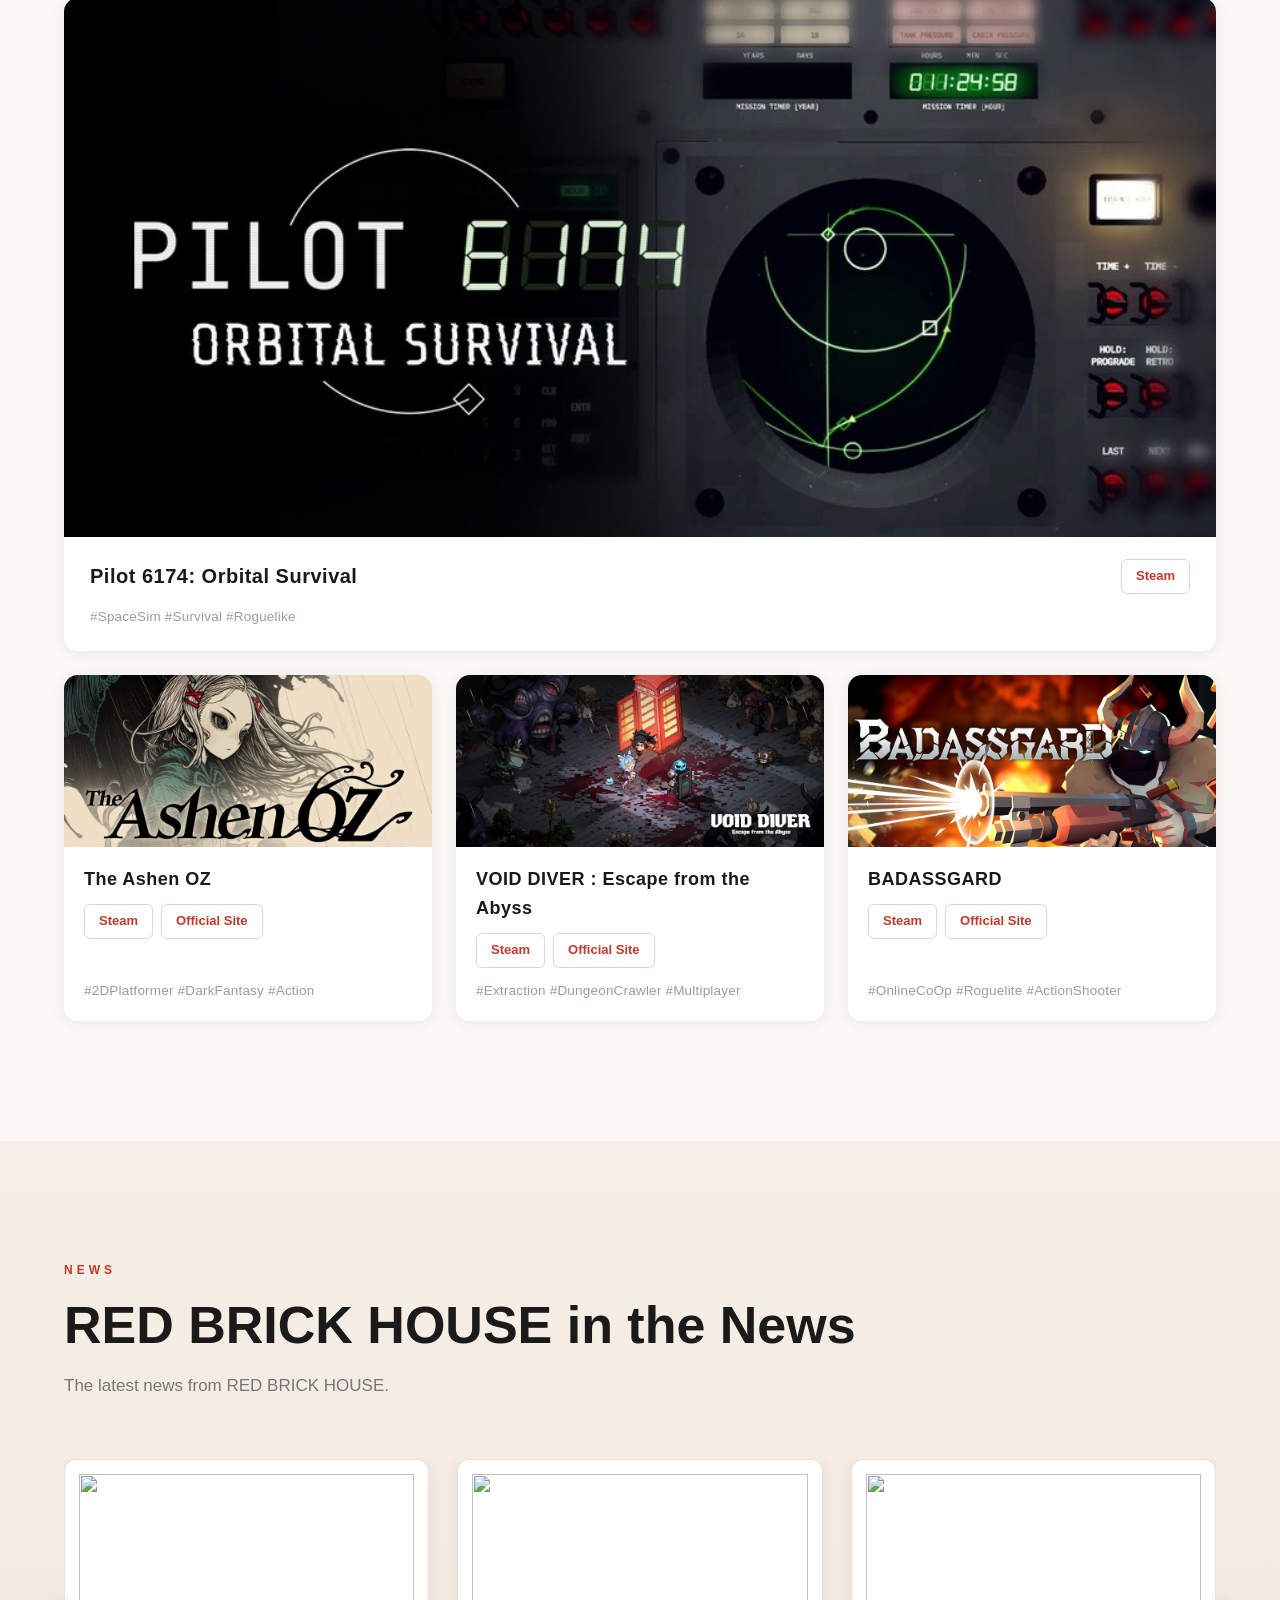
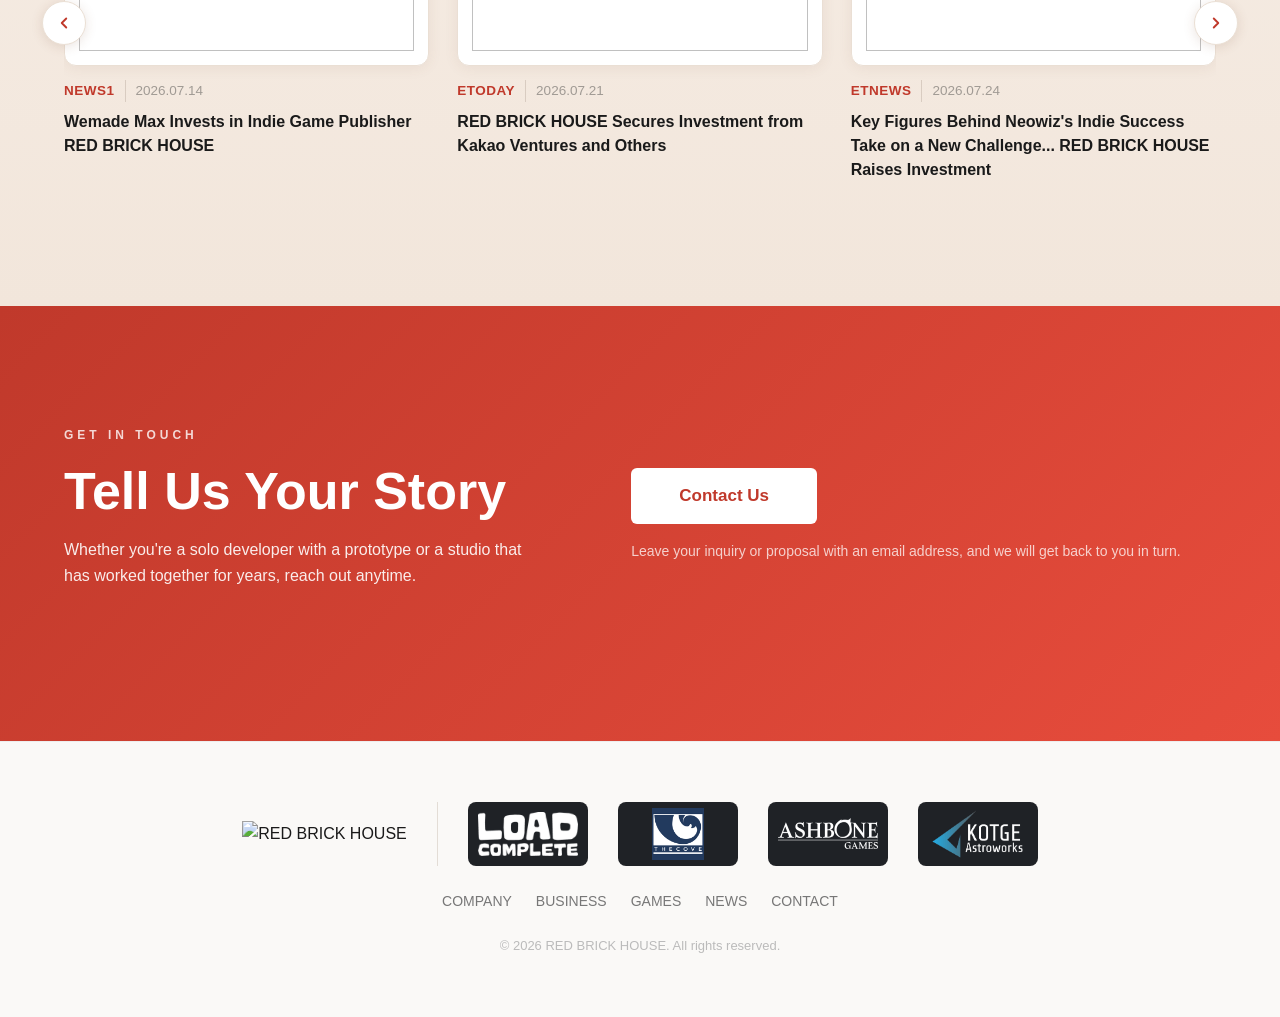
==== commit b61224b8: "Keep only the logos in the footer lockup" ====
--- a/en/index.html
+++ b/en/index.html
@@ -29,7 +29,7 @@
 <meta content="https://redbrickhouse.gg/img/og-image.png?v=20260906" name="twitter:image"/>
 <link crossorigin="" href="https://cdn.jsdelivr.net" rel="preconnect"/>
 <link href="https://cdn.jsdelivr.net/gh/orioncactus/pretendard@v1.3.9/dist/web/variable/pretendardvariable-dynamic-subset.min.css" rel="stylesheet"/>
-<link href="/style.css?v=20260908-2" rel="stylesheet"/>
+<link href="/style.css?v=20260908-3" rel="stylesheet"/>
 <script>
 (function () {
   var m = '/img/hero-bic2026.mp4?v=20260902-5', w = '/img/hero-bic2026.webm?v=20260902-5';
@@ -408,24 +408,19 @@
 <div class="partners">
 <div class="partner partner-pub">
 <span class="p-tile p-tile-plain"><img alt="RED BRICK HOUSE" class="logo-img logo-img-footer" src="/img/ci-logo.svg"/></span>
-<span class="p-cap" data-i18n="pCapPub">Publisher · RED BRICK HOUSE</span>
 </div>
 <span aria-hidden="true" class="p-sep"></span>
 <div class="partner">
 <span class="p-tile"><img alt="LoadComplete" height="114" loading="lazy" src="/img/dev-loadcomplete.png" width="260"/></span>
-<span class="p-cap" data-i18n="pCapVd">Developer · Nemo Studio · LoadComplete</span>
 </div>
 <div class="partner">
 <span class="p-tile"><img alt="THECOVE" height="192" loading="lazy" src="/img/dev-thecove.png" width="192"/></span>
-<span class="p-cap" data-i18n="pCapCove">Developer · THECOVE</span>
 </div>
 <div class="partner">
 <span class="p-tile"><img alt="Ashbone Games" height="243" loading="lazy" src="/img/dev-ashbone.png" width="800"/></span>
-<span class="p-cap" data-i18n="pCapAshbone">Developer · Ashbone Games</span>
 </div>
 <div class="partner">
 <span class="p-tile"><img alt="Kotge Astroworks" height="160" loading="lazy" src="/img/dev-kotge.png" width="293"/></span>
-<span class="p-cap" data-i18n="pCapKotge">Developer · Kotge Astroworks</span>
 </div>
 </div>
 <div class="footer-links">
--- a/style.css
+++ b/style.css
@@ -318,13 +318,12 @@
 .footer-brand { display: flex; flex-direction: column; align-items: center; gap: 8px; }
 .logo-img-footer { height: 42px; }
 .footer-brand p { font-size: 14px; color: #999; }
-.partners { display: flex; align-items: flex-start; justify-content: center; gap: 30px; flex-wrap: wrap; }
+.partners { display: flex; align-items: center; justify-content: center; gap: 30px; flex-wrap: wrap; }
 .partner { display: flex; flex-direction: column; align-items: center; gap: 10px; }
 .p-tile { display: flex; align-items: center; justify-content: center; box-sizing: border-box; width: 120px; height: 64px; padding: 6px 10px; background: #1f2226; border-radius: 8px; }
 .p-tile img { display: block; width: auto; height: auto; max-width: 100%; max-height: 100%; }
 .p-tile.p-tile-plain { background: none; width: auto; padding: 0; }
 .p-sep { width: 1px; height: 64px; background: #e3ddd6; }
-.p-cap { font-size: 12px; color: #888; letter-spacing: 0; white-space: nowrap; }
 .footer-links { display: flex; gap: 24px; flex-wrap: wrap; justify-content: center; }
 .footer-links a { font-size: 14px; color: #777; transition: color 0.2s; }
 .footer-links a:hover { color: #c0392b; }
@@ -425,7 +424,6 @@
   .footer { padding: 40px 0; }
   .partners { gap: 18px 20px; }
   .p-tile { width: 104px; height: 56px; }
-  .p-cap { white-space: normal; text-align: center; max-width: 124px; line-height: 1.35; }
   .footer-links { gap: 16px; }
   .footer-links a { font-size: 13px; }
 }
